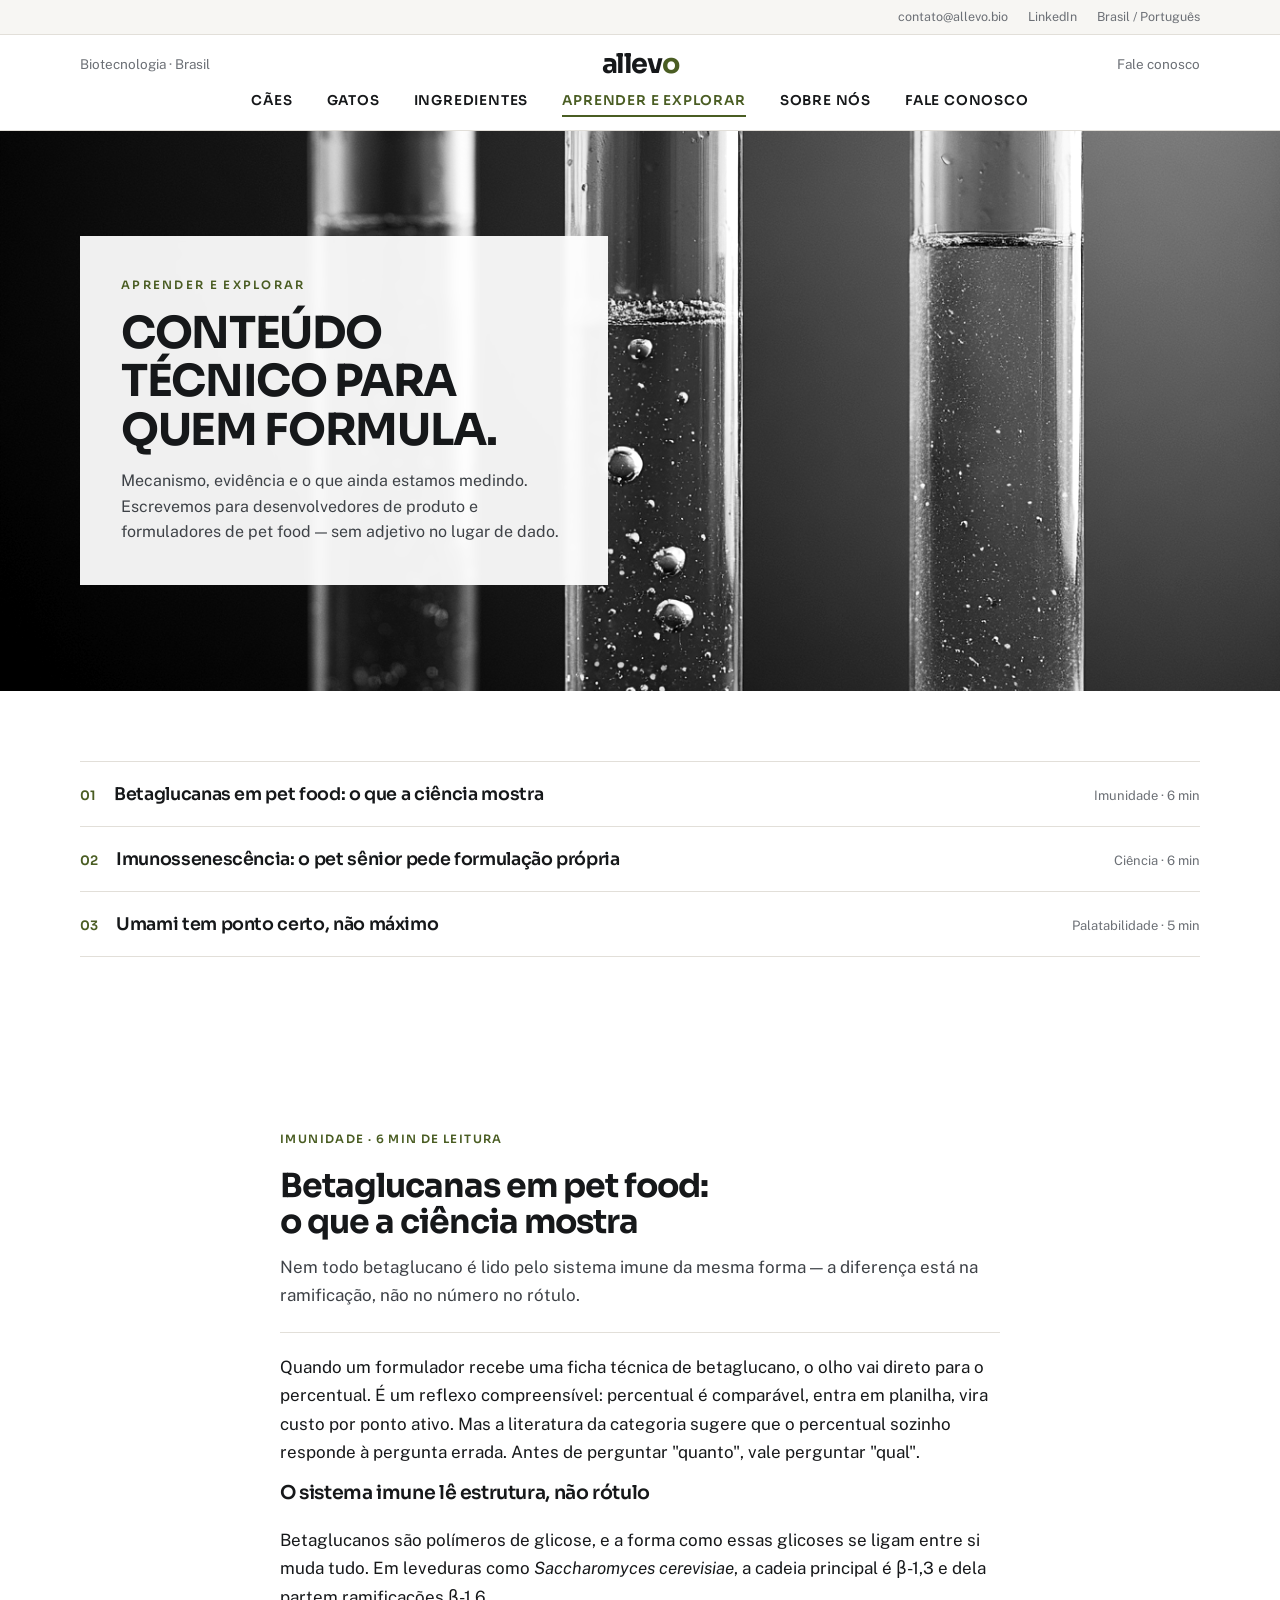
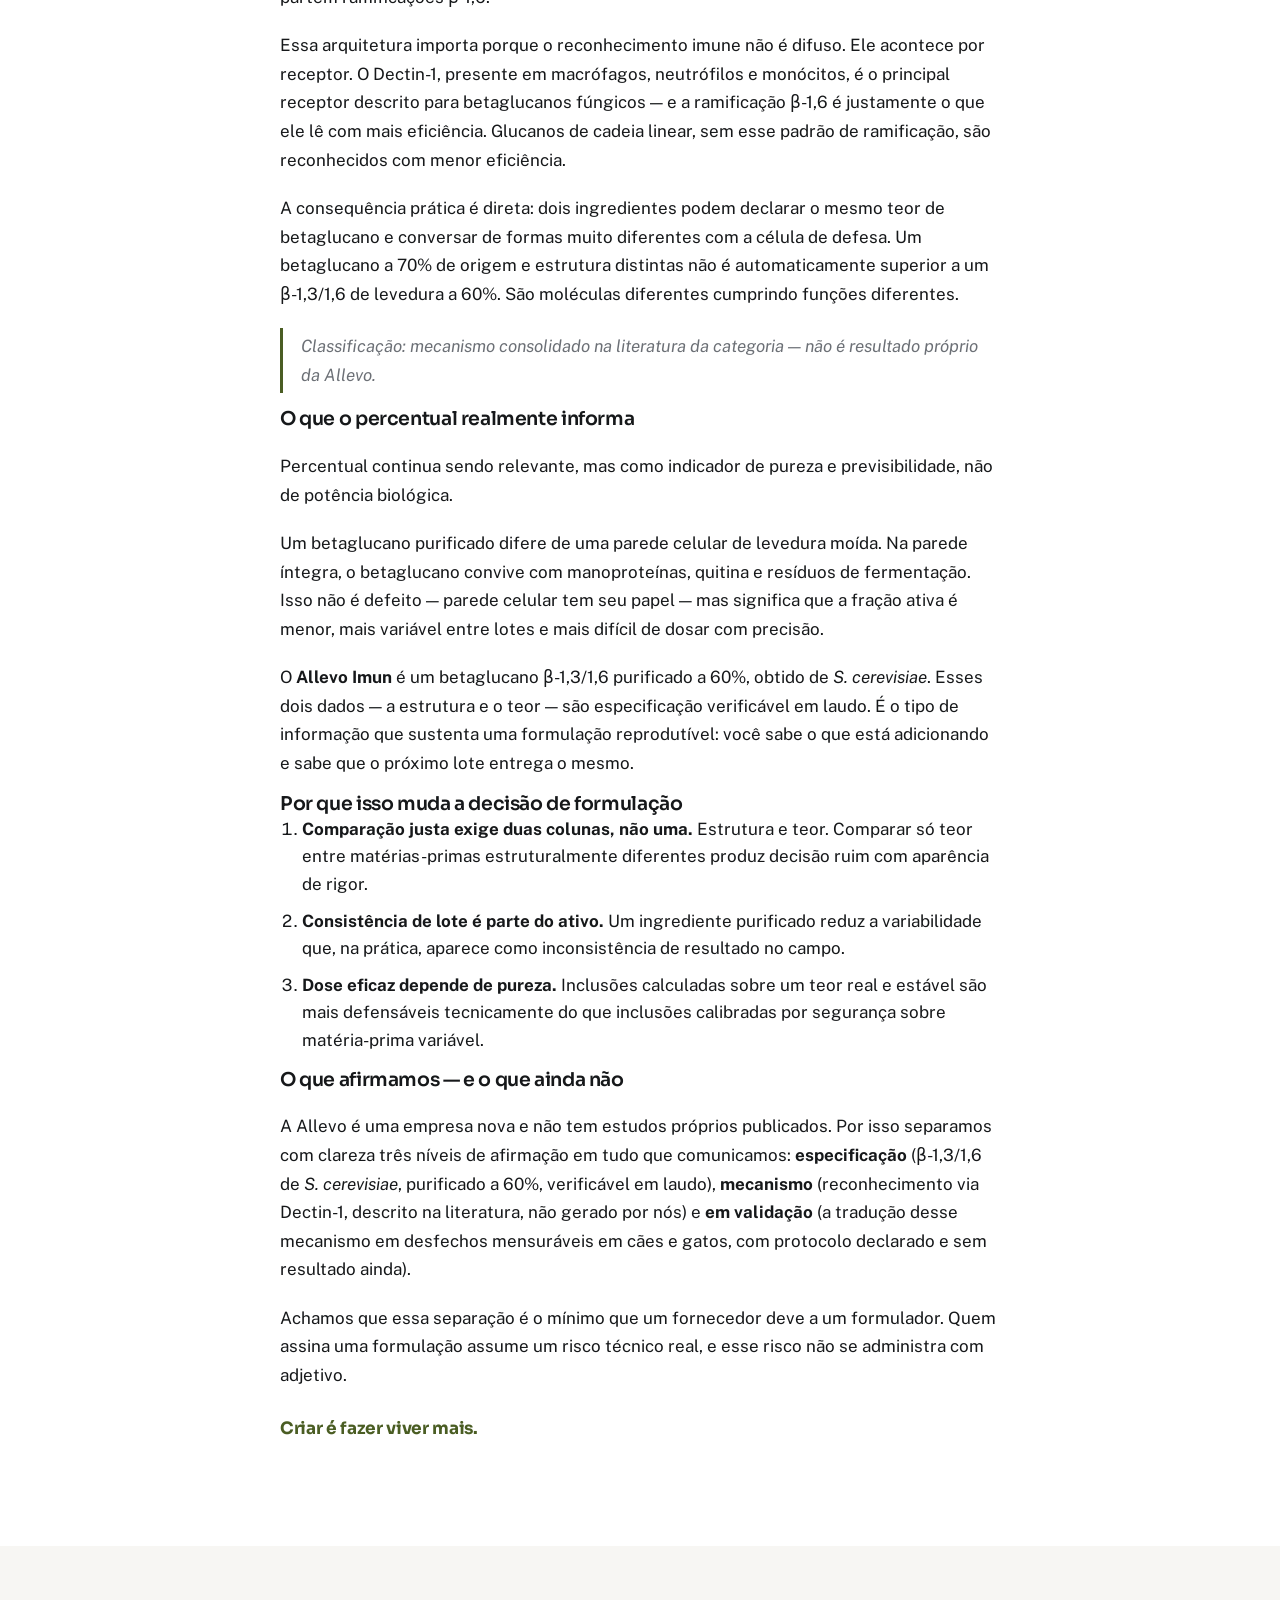
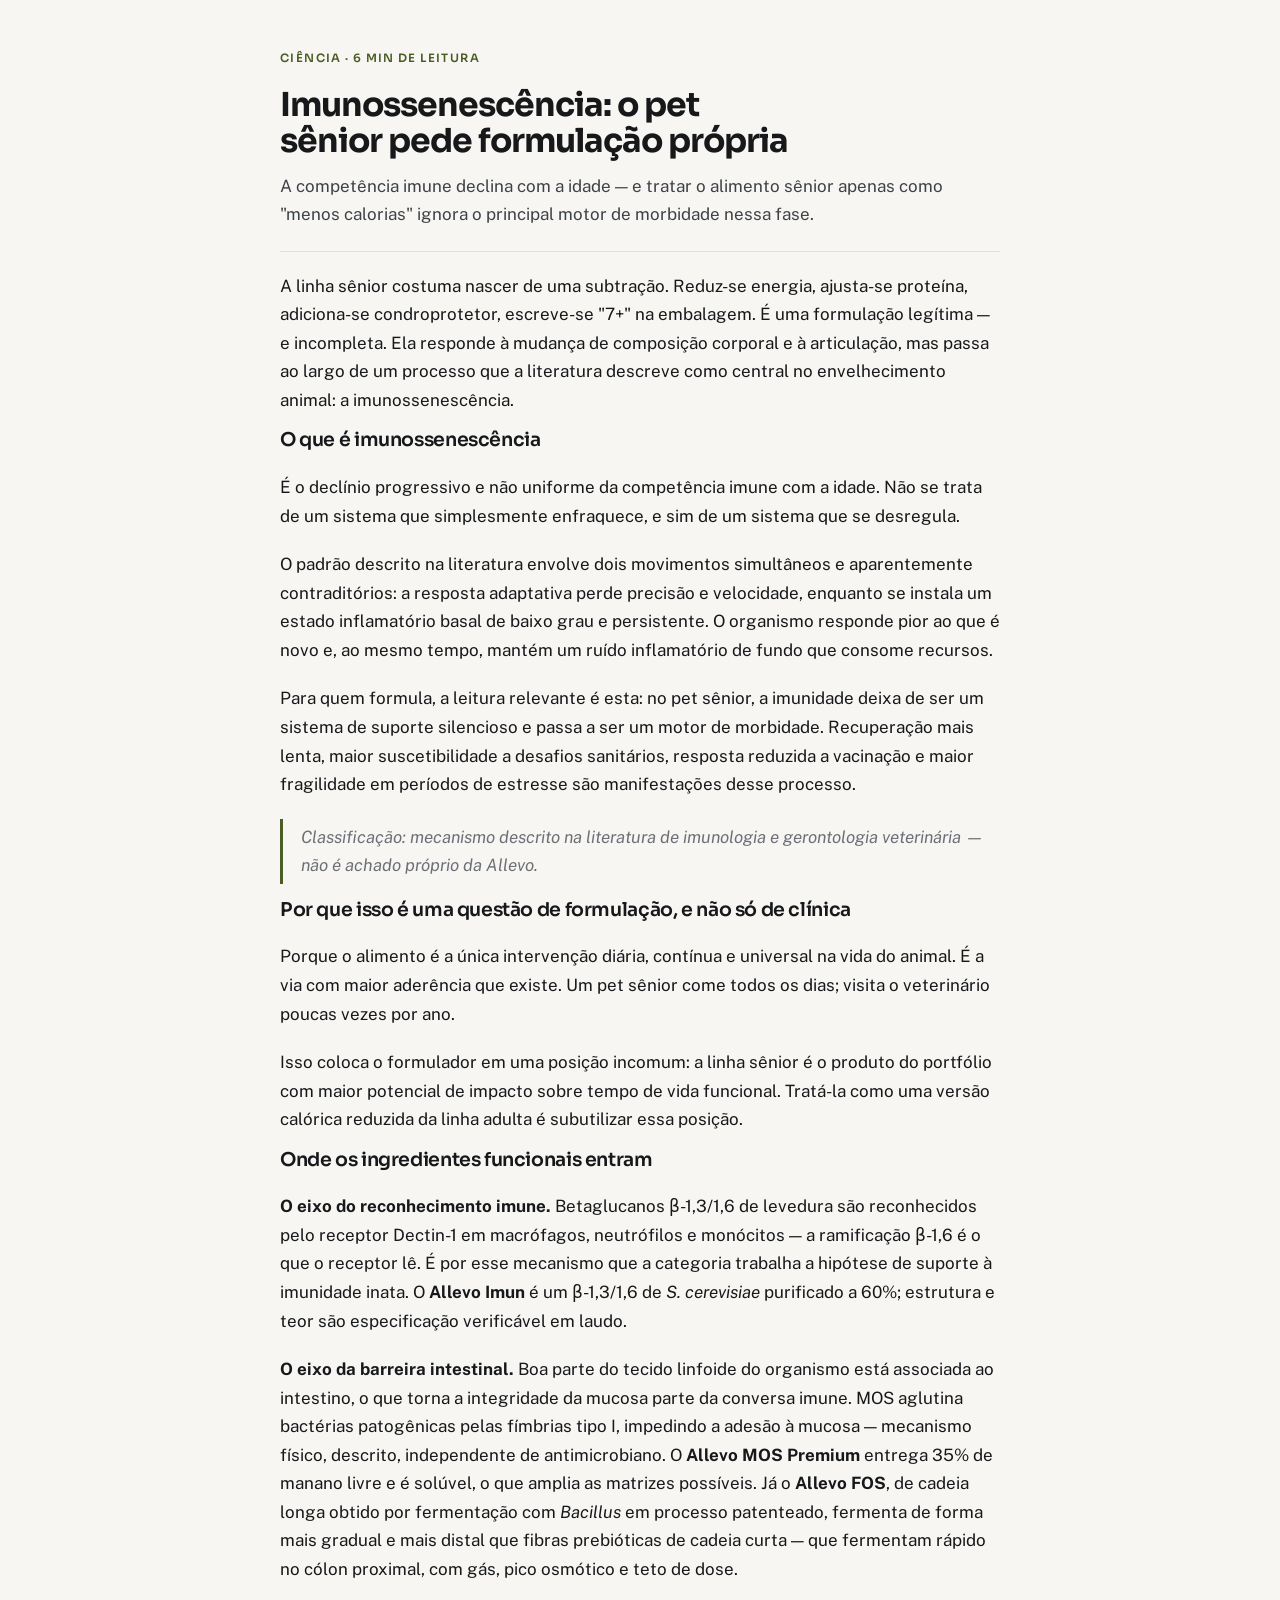
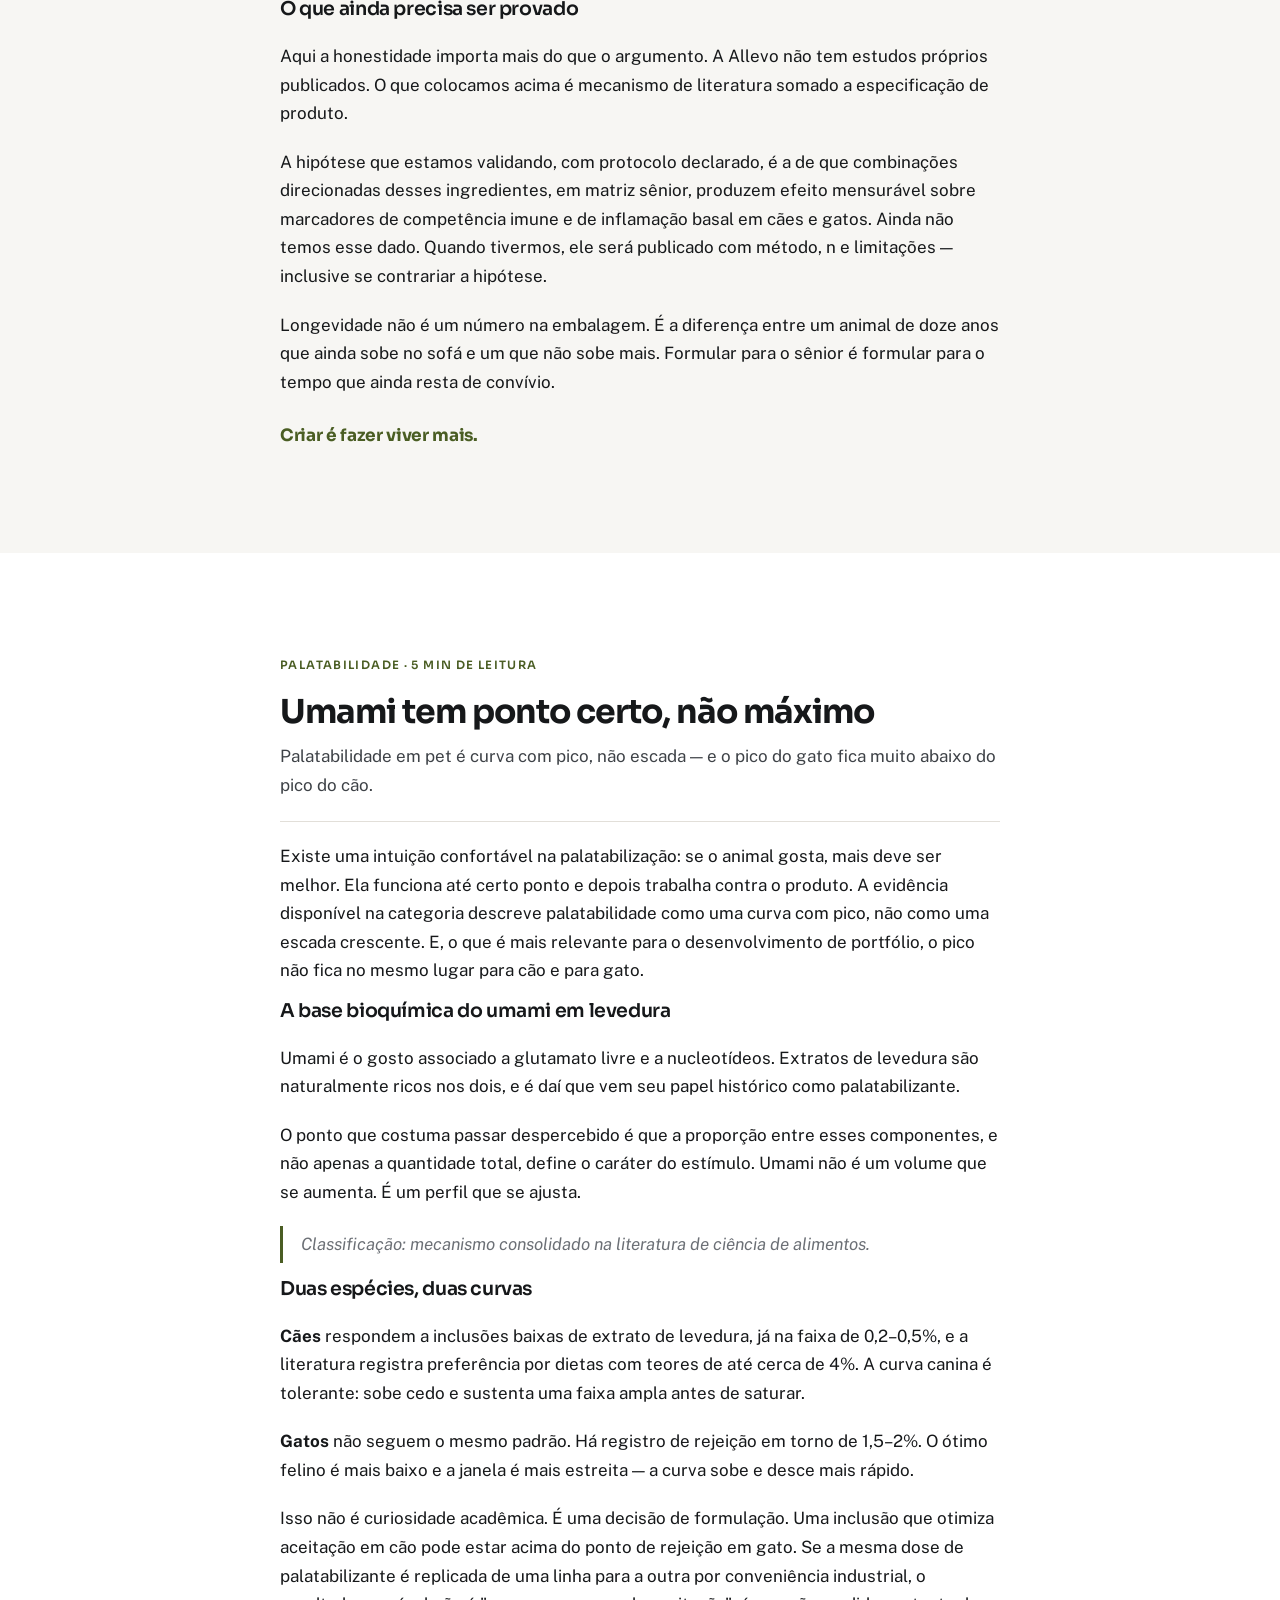
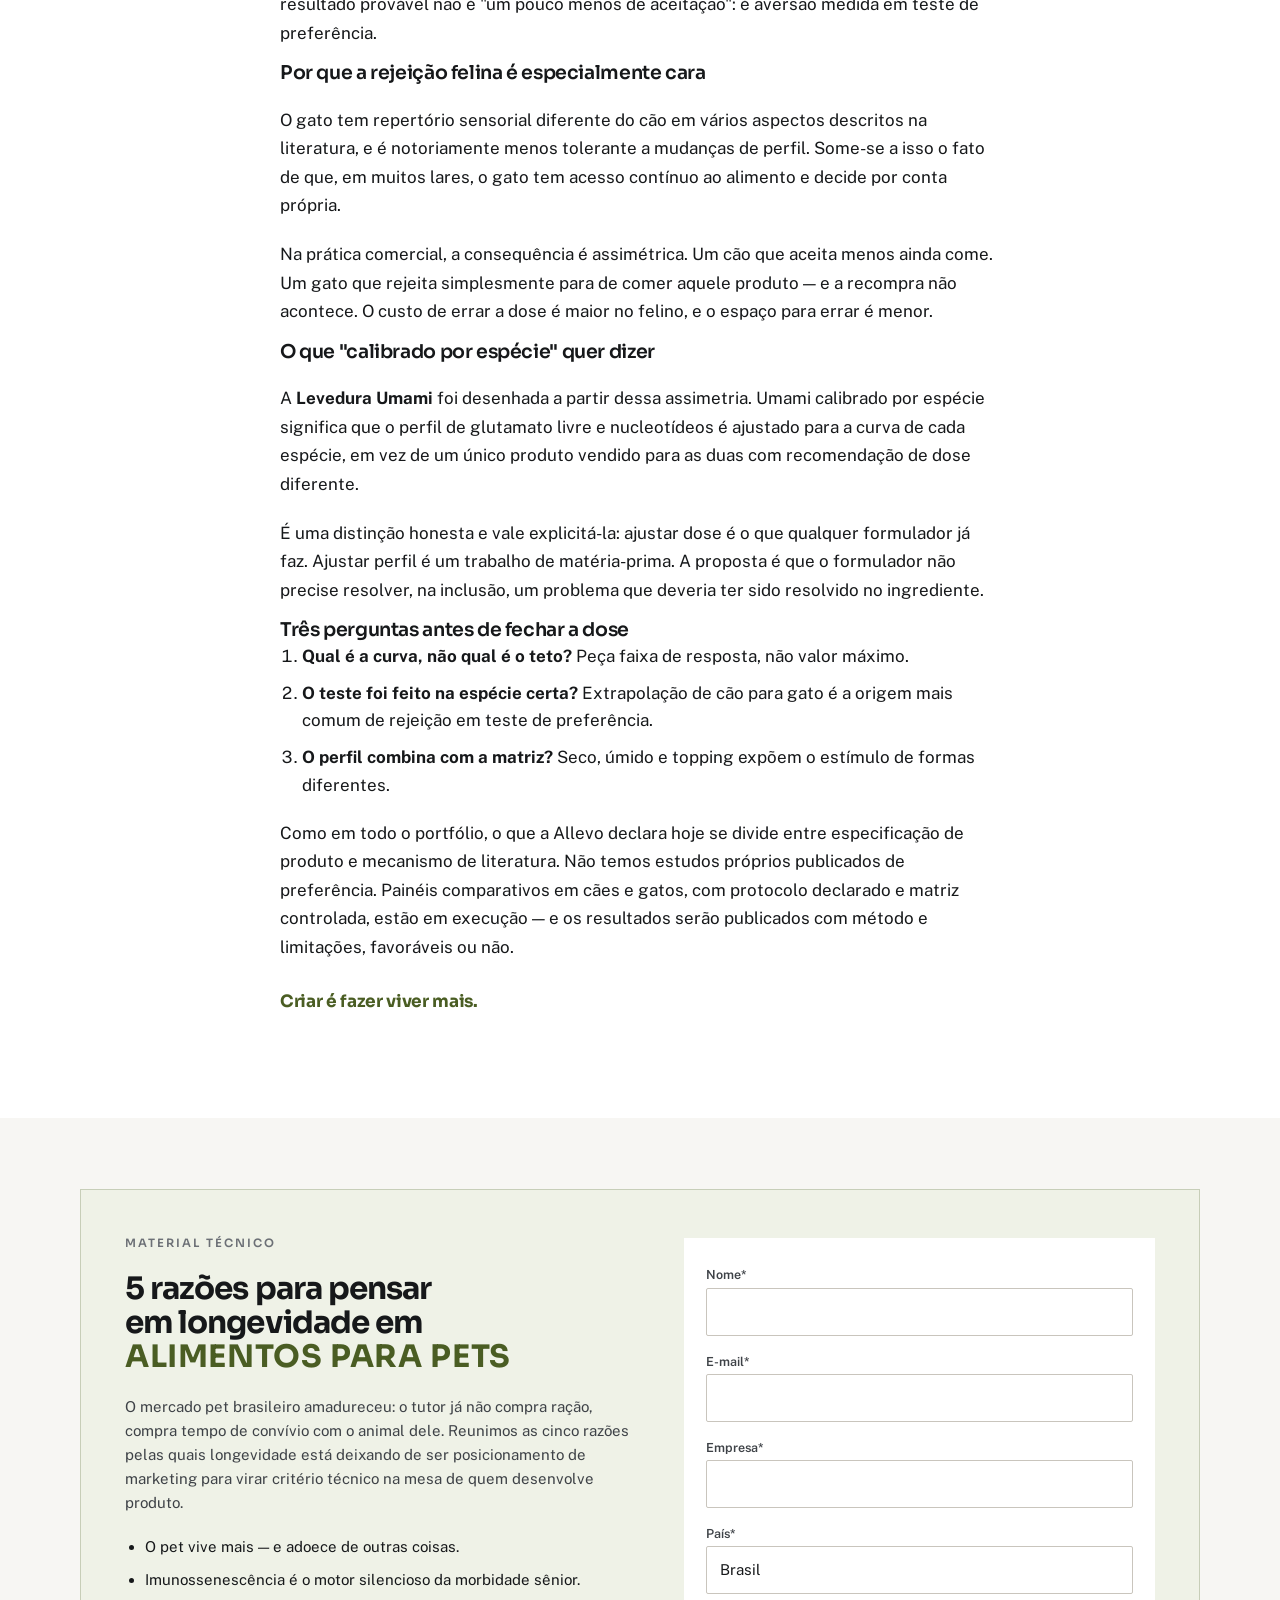
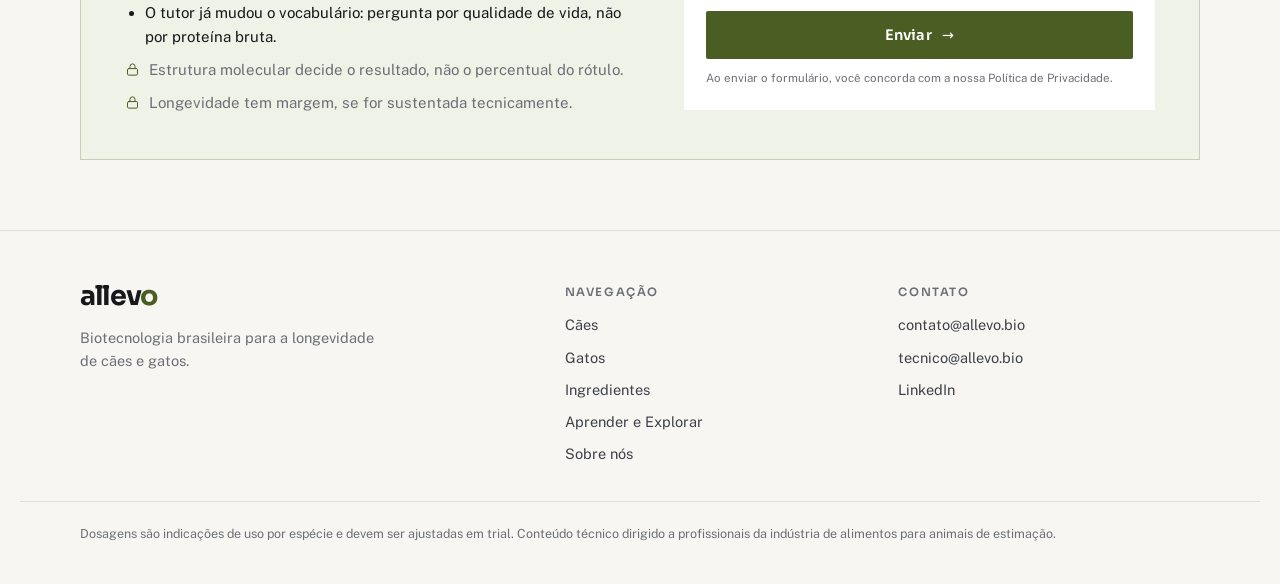
==== aprender.html @ f59e7001 "Paleta oliva, blocos de fase e comunicação no estilo MacroGard - Verde oliva #4A5D23 substitui o azu" ====
<!DOCTYPE html>
<html lang="pt-BR">
<head>
<meta charset="utf-8">
<meta name="viewport" content="width=device-width, initial-scale=1">
<title>Aprender e Explorar — Allevo</title>
<meta name="description" content="Conteúdo técnico sobre betaglucanas, imunossenescência e palatabilidade em pet food.">
<link rel="canonical" href="https://allevo.bio/aprender.html">
<link rel="icon" href="favicon.svg" type="image/svg+xml">
<meta property="og:type" content="website">
<meta property="og:site_name" content="Allevo">
<meta property="og:locale" content="pt_BR">
<meta property="og:url" content="https://allevo.bio/aprender.html">
<meta property="og:title" content="Aprender e Explorar — Allevo">
<meta property="og:description" content="Conteúdo técnico sobre betaglucanas, imunossenescência e palatabilidade em pet food.">
<meta property="og:image" content="https://allevo.bio/img/og-allevo.jpg">
<meta property="og:image:width" content="1200">
<meta property="og:image:height" content="630">
<meta name="twitter:card" content="summary_large_image">
<meta name="theme-color" content="#FFFFFF">
<link rel="preconnect" href="https://fonts.googleapis.com">
<link rel="preconnect" href="https://fonts.gstatic.com" crossorigin>
<link href="https://fonts.googleapis.com/css2?family=Sora:wght@400;600;700&family=Public+Sans:wght@400;500;600;700&display=swap" rel="stylesheet">
<link rel="stylesheet" href="styles.css?v=6df43c43">
</head>
<body>

<div class="topbar">
  <div class="topbar-in">
    <a href="mailto:contato@allevo.bio">contato@allevo.bio</a>
    <a href="#">LinkedIn</a>
    <span>Brasil / Português</span>
  </div>
</div>

<header class="nav">
  <div class="nav-in">
    <div class="nav-side"><span>Biotecnologia · Brasil</span></div>
    <a class="wordmark" href="index.html">allev<span>o</span></a>
    <div class="nav-side nav-side--r"><a href="index.html#contato" style="color:inherit;text-decoration:none">Fale conosco</a></div>
  </div>
  <nav class="nav-links">
      <a href="caes.html">Cães</a>
      <a href="gatos.html">Gatos</a>
      <a href="ingredientes.html">Ingredientes</a>
      <a href="aprender.html" aria-current="page">Aprender e Explorar</a>
      <a href="sobre.html">Sobre nós</a>
      <a href="index.html#contato">Fale conosco</a>
  </nav>
  <div class="nav-mob">
    <div class="nav-mob-in">
      <a href="caes.html">Cães</a>
      <a href="gatos.html">Gatos</a>
      <a href="ingredientes.html">Ingredientes</a>
      <a href="aprender.html" aria-current="page">Aprender e Explorar</a>
      <a href="sobre.html">Sobre nós</a>
      <a href="index.html#contato">Fale conosco</a>
    </div>
  </div>
</header>

<main>
  <section class="act">
    <img class="act-photo bw" src="img/ciencia-vidraria.png" alt="Vidraria de laboratório">
    <div class="act-overlay">
      <div class="act-in">
        <div class="act-copy">
          <span class="act-kicker">Aprender e Explorar</span>
          <h2 style="font-size:clamp(28px,3.6vw,44px)">Conteúdo técnico para quem formula.</h2>
          <p>Mecanismo, evidência e o que ainda estamos medindo. Escrevemos para desenvolvedores de produto e formuladores de pet food — sem adjetivo no lugar de dado.</p>
        </div>
      </div>
    </div>
  </section>

  <section class="band band--tight">
    <div class="spine stack g32 reveal">
      <div class="toc">
        <a href="#betaglucanas"><span class="toc-n">01</span><span class="toc-t">Betaglucanas em pet food: o que a ciência mostra</span><span class="toc-m">Imunidade · 6 min</span></a>
        <a href="#imunossenescencia"><span class="toc-n">02</span><span class="toc-t">Imunossenescência: o pet sênior pede formulação própria</span><span class="toc-m">Ciência · 6 min</span></a>
        <a href="#umami"><span class="toc-n">03</span><span class="toc-t">Umami tem ponto certo, não máximo</span><span class="toc-m">Palatabilidade · 5 min</span></a>
      </div>
    </div>
  </section>

  <section class="band" id="betaglucanas">
    <div class="spine"><article class="article reveal">
      <div class="article-head stack g12">
        <span class="post-meta">Imunidade · 6 min de leitura</span>
        <h2>Betaglucanas em pet food: o que a ciência mostra</h2>
        <p class="lede">Nem todo betaglucano é lido pelo sistema imune da mesma forma — a diferença está na ramificação, não no número no rótulo.</p>
      </div>
      <p>Quando um formulador recebe uma ficha técnica de betaglucano, o olho vai direto para o percentual. É um reflexo compreensível: percentual é comparável, entra em planilha, vira custo por ponto ativo. Mas a literatura da categoria sugere que o percentual sozinho responde à pergunta errada. Antes de perguntar "quanto", vale perguntar "qual".</p>

      <h3>O sistema imune lê estrutura, não rótulo</h3>
      <p>Betaglucanos são polímeros de glicose, e a forma como essas glicoses se ligam entre si muda tudo. Em leveduras como <em>Saccharomyces cerevisiae</em>, a cadeia principal é β-1,3 e dela partem ramificações β-1,6.</p>
      <p>Essa arquitetura importa porque o reconhecimento imune não é difuso. Ele acontece por receptor. O Dectin-1, presente em macrófagos, neutrófilos e monócitos, é o principal receptor descrito para betaglucanos fúngicos — e a ramificação β-1,6 é justamente o que ele lê com mais eficiência. Glucanos de cadeia linear, sem esse padrão de ramificação, são reconhecidos com menor eficiência.</p>
      <p>A consequência prática é direta: dois ingredientes podem declarar o mesmo teor de betaglucano e conversar de formas muito diferentes com a célula de defesa. Um betaglucano a 70% de origem e estrutura distintas não é automaticamente superior a um β-1,3/1,6 de levedura a 60%. São moléculas diferentes cumprindo funções diferentes.</p>
      <p class="article-note">Classificação: mecanismo consolidado na literatura da categoria — não é resultado próprio da Allevo.</p>

      <h3>O que o percentual realmente informa</h3>
      <p>Percentual continua sendo relevante, mas como indicador de pureza e previsibilidade, não de potência biológica.</p>
      <p>Um betaglucano purificado difere de uma parede celular de levedura moída. Na parede íntegra, o betaglucano convive com manoproteínas, quitina e resíduos de fermentação. Isso não é defeito — parede celular tem seu papel — mas significa que a fração ativa é menor, mais variável entre lotes e mais difícil de dosar com precisão.</p>
      <p>O <strong>Allevo Imun</strong> é um betaglucano β-1,3/1,6 purificado a 60%, obtido de <em>S. cerevisiae</em>. Esses dois dados — a estrutura e o teor — são especificação verificável em laudo. É o tipo de informação que sustenta uma formulação reprodutível: você sabe o que está adicionando e sabe que o próximo lote entrega o mesmo.</p>

      <h3>Por que isso muda a decisão de formulação</h3>
      <ol>
        <li><strong>Comparação justa exige duas colunas, não uma.</strong> Estrutura e teor. Comparar só teor entre matérias-primas estruturalmente diferentes produz decisão ruim com aparência de rigor.</li>
        <li><strong>Consistência de lote é parte do ativo.</strong> Um ingrediente purificado reduz a variabilidade que, na prática, aparece como inconsistência de resultado no campo.</li>
        <li><strong>Dose eficaz depende de pureza.</strong> Inclusões calculadas sobre um teor real e estável são mais defensáveis tecnicamente do que inclusões calibradas por segurança sobre matéria-prima variável.</li>
      </ol>

      <h3>O que afirmamos — e o que ainda não</h3>
      <p>A Allevo é uma empresa nova e não tem estudos próprios publicados. Por isso separamos com clareza três níveis de afirmação em tudo que comunicamos: <strong>especificação</strong> (β-1,3/1,6 de <em>S. cerevisiae</em>, purificado a 60%, verificável em laudo), <strong>mecanismo</strong> (reconhecimento via Dectin-1, descrito na literatura, não gerado por nós) e <strong>em validação</strong> (a tradução desse mecanismo em desfechos mensuráveis em cães e gatos, com protocolo declarado e sem resultado ainda).</p>
      <p>Achamos que essa separação é o mínimo que um fornecedor deve a um formulador. Quem assina uma formulação assume um risco técnico real, e esse risco não se administra com adjetivo.</p>
      <p class="article-sign">Criar é fazer viver mais.</p>
</article></div>
  </section>

  <section class="band band--paper" id="imunossenescencia">
    <div class="spine"><article class="article reveal">
      <div class="article-head stack g12">
        <span class="post-meta">Ciência · 6 min de leitura</span>
        <h2>Imunossenescência: o pet sênior pede formulação própria</h2>
        <p class="lede">A competência imune declina com a idade — e tratar o alimento sênior apenas como "menos calorias" ignora o principal motor de morbidade nessa fase.</p>
      </div>
      <p>A linha sênior costuma nascer de uma subtração. Reduz-se energia, ajusta-se proteína, adiciona-se condroprotetor, escreve-se "7+" na embalagem. É uma formulação legítima — e incompleta. Ela responde à mudança de composição corporal e à articulação, mas passa ao largo de um processo que a literatura descreve como central no envelhecimento animal: a imunossenescência.</p>

      <h3>O que é imunossenescência</h3>
      <p>É o declínio progressivo e não uniforme da competência imune com a idade. Não se trata de um sistema que simplesmente enfraquece, e sim de um sistema que se desregula.</p>
      <p>O padrão descrito na literatura envolve dois movimentos simultâneos e aparentemente contraditórios: a resposta adaptativa perde precisão e velocidade, enquanto se instala um estado inflamatório basal de baixo grau e persistente. O organismo responde pior ao que é novo e, ao mesmo tempo, mantém um ruído inflamatório de fundo que consome recursos.</p>
      <p>Para quem formula, a leitura relevante é esta: no pet sênior, a imunidade deixa de ser um sistema de suporte silencioso e passa a ser um motor de morbidade. Recuperação mais lenta, maior suscetibilidade a desafios sanitários, resposta reduzida a vacinação e maior fragilidade em períodos de estresse são manifestações desse processo.</p>
      <p class="article-note">Classificação: mecanismo descrito na literatura de imunologia e gerontologia veterinária — não é achado próprio da Allevo.</p>

      <h3>Por que isso é uma questão de formulação, e não só de clínica</h3>
      <p>Porque o alimento é a única intervenção diária, contínua e universal na vida do animal. É a via com maior aderência que existe. Um pet sênior come todos os dias; visita o veterinário poucas vezes por ano.</p>
      <p>Isso coloca o formulador em uma posição incomum: a linha sênior é o produto do portfólio com maior potencial de impacto sobre tempo de vida funcional. Tratá-la como uma versão calórica reduzida da linha adulta é subutilizar essa posição.</p>

      <h3>Onde os ingredientes funcionais entram</h3>
      <p><strong>O eixo do reconhecimento imune.</strong> Betaglucanos β-1,3/1,6 de levedura são reconhecidos pelo receptor Dectin-1 em macrófagos, neutrófilos e monócitos — a ramificação β-1,6 é o que o receptor lê. É por esse mecanismo que a categoria trabalha a hipótese de suporte à imunidade inata. O <strong>Allevo Imun</strong> é um β-1,3/1,6 de <em>S. cerevisiae</em> purificado a 60%; estrutura e teor são especificação verificável em laudo.</p>
      <p><strong>O eixo da barreira intestinal.</strong> Boa parte do tecido linfoide do organismo está associada ao intestino, o que torna a integridade da mucosa parte da conversa imune. MOS aglutina bactérias patogênicas pelas fímbrias tipo I, impedindo a adesão à mucosa — mecanismo físico, descrito, independente de antimicrobiano. O <strong>Allevo MOS Premium</strong> entrega 35% de manano livre e é solúvel, o que amplia as matrizes possíveis. Já o <strong>Allevo FOS</strong>, de cadeia longa obtido por fermentação com <em>Bacillus</em> em processo patenteado, fermenta de forma mais gradual e mais distal que fibras prebióticas de cadeia curta — que fermentam rápido no cólon proximal, com gás, pico osmótico e teto de dose.</p>

      <h3>O que ainda precisa ser provado</h3>
      <p>Aqui a honestidade importa mais do que o argumento. A Allevo não tem estudos próprios publicados. O que colocamos acima é mecanismo de literatura somado a especificação de produto.</p>
      <p>A hipótese que estamos validando, com protocolo declarado, é a de que combinações direcionadas desses ingredientes, em matriz sênior, produzem efeito mensurável sobre marcadores de competência imune e de inflamação basal em cães e gatos. Ainda não temos esse dado. Quando tivermos, ele será publicado com método, n e limitações — inclusive se contrariar a hipótese.</p>
      <p>Longevidade não é um número na embalagem. É a diferença entre um animal de doze anos que ainda sobe no sofá e um que não sobe mais. Formular para o sênior é formular para o tempo que ainda resta de convívio.</p>
      <p class="article-sign">Criar é fazer viver mais.</p>
</article></div>
  </section>

  <section class="band" id="umami">
    <div class="spine"><article class="article reveal">
      <div class="article-head stack g12">
        <span class="post-meta">Palatabilidade · 5 min de leitura</span>
        <h2>Umami tem ponto certo, não máximo</h2>
        <p class="lede">Palatabilidade em pet é curva com pico, não escada — e o pico do gato fica muito abaixo do pico do cão.</p>
      </div>
      <p>Existe uma intuição confortável na palatabilização: se o animal gosta, mais deve ser melhor. Ela funciona até certo ponto e depois trabalha contra o produto. A evidência disponível na categoria descreve palatabilidade como uma curva com pico, não como uma escada crescente. E, o que é mais relevante para o desenvolvimento de portfólio, o pico não fica no mesmo lugar para cão e para gato.</p>

      <h3>A base bioquímica do umami em levedura</h3>
      <p>Umami é o gosto associado a glutamato livre e a nucleotídeos. Extratos de levedura são naturalmente ricos nos dois, e é daí que vem seu papel histórico como palatabilizante.</p>
      <p>O ponto que costuma passar despercebido é que a proporção entre esses componentes, e não apenas a quantidade total, define o caráter do estímulo. Umami não é um volume que se aumenta. É um perfil que se ajusta.</p>
      <p class="article-note">Classificação: mecanismo consolidado na literatura de ciência de alimentos.</p>

      <h3>Duas espécies, duas curvas</h3>
      <p><strong>Cães</strong> respondem a inclusões baixas de extrato de levedura, já na faixa de 0,2–0,5%, e a literatura registra preferência por dietas com teores de até cerca de 4%. A curva canina é tolerante: sobe cedo e sustenta uma faixa ampla antes de saturar.</p>
      <p><strong>Gatos</strong> não seguem o mesmo padrão. Há registro de rejeição em torno de 1,5–2%. O ótimo felino é mais baixo e a janela é mais estreita — a curva sobe e desce mais rápido.</p>
      <p>Isso não é curiosidade acadêmica. É uma decisão de formulação. Uma inclusão que otimiza aceitação em cão pode estar acima do ponto de rejeição em gato. Se a mesma dose de palatabilizante é replicada de uma linha para a outra por conveniência industrial, o resultado provável não é "um pouco menos de aceitação": é aversão medida em teste de preferência.</p>

      <h3>Por que a rejeição felina é especialmente cara</h3>
      <p>O gato tem repertório sensorial diferente do cão em vários aspectos descritos na literatura, e é notoriamente menos tolerante a mudanças de perfil. Some-se a isso o fato de que, em muitos lares, o gato tem acesso contínuo ao alimento e decide por conta própria.</p>
      <p>Na prática comercial, a consequência é assimétrica. Um cão que aceita menos ainda come. Um gato que rejeita simplesmente para de comer aquele produto — e a recompra não acontece. O custo de errar a dose é maior no felino, e o espaço para errar é menor.</p>

      <h3>O que "calibrado por espécie" quer dizer</h3>
      <p>A <strong>Levedura Umami</strong> foi desenhada a partir dessa assimetria. Umami calibrado por espécie significa que o perfil de glutamato livre e nucleotídeos é ajustado para a curva de cada espécie, em vez de um único produto vendido para as duas com recomendação de dose diferente.</p>
      <p>É uma distinção honesta e vale explicitá-la: ajustar dose é o que qualquer formulador já faz. Ajustar perfil é um trabalho de matéria-prima. A proposta é que o formulador não precise resolver, na inclusão, um problema que deveria ter sido resolvido no ingrediente.</p>

      <h3>Três perguntas antes de fechar a dose</h3>
      <ol>
        <li><strong>Qual é a curva, não qual é o teto?</strong> Peça faixa de resposta, não valor máximo.</li>
        <li><strong>O teste foi feito na espécie certa?</strong> Extrapolação de cão para gato é a origem mais comum de rejeição em teste de preferência.</li>
        <li><strong>O perfil combina com a matriz?</strong> Seco, úmido e topping expõem o estímulo de formas diferentes.</li>
      </ol>
      <p>Como em todo o portfólio, o que a Allevo declara hoje se divide entre especificação de produto e mecanismo de literatura. Não temos estudos próprios publicados de preferência. Painéis comparativos em cães e gatos, com protocolo declarado e matriz controlada, estão em execução — e os resultados serão publicados com método e limitações, favoráveis ou não.</p>
      <p class="article-sign">Criar é fazer viver mais.</p>
</article></div>
  </section>

  <section class="band band--paper band--tight" id="material">
    <div class="spine reveal">
      <div class="gated">
        <div class="stack g20">
          <p class="eyebrow">Material técnico</p>
          <h2 style="font-size:clamp(23px,2.6vw,31px)">5 razões para pensar em longevidade em<br><span class="blue" style="letter-spacing:0.02em">ALIMENTOS PARA PETS</span></h2>
          <p style="font-size:15px;color:var(--ink-2)">O mercado pet brasileiro amadureceu: o tutor já não compra ração, compra tempo de convívio com o animal dele. Reunimos as cinco razões pelas quais longevidade está deixando de ser posicionamento de marketing para virar critério técnico na mesa de quem desenvolve produto.</p>
          <ul>
            <li>O pet vive mais — e adoece de outras coisas.</li>
            <li>Imunossenescência é o motor silencioso da morbidade sênior.</li>
            <li>O tutor já mudou o vocabulário: pergunta por qualidade de vida, não por proteína bruta.</li>
            <li class="locked"><svg viewBox="0 0 24 24" aria-hidden="true"><rect x="4" y="10.5" width="16" height="10.5" rx="2"/><path d="M8 10.5V7a4 4 0 0 1 8 0v3.5"/></svg><span>Estrutura molecular decide o resultado, não o percentual do rótulo.</span></li>
            <li class="locked"><svg viewBox="0 0 24 24" aria-hidden="true"><rect x="4" y="10.5" width="16" height="10.5" rx="2"/><path d="M8 10.5V7a4 4 0 0 1 8 0v3.5"/></svg><span>Longevidade tem margem, se for sustentada tecnicamente.</span></li>
          </ul>
        </div>
        <form class="form" action="#" method="post" onsubmit="return false;">
          <div><label for="g-nome">Nome*</label><input id="g-nome" name="nome" type="text" autocomplete="name" required></div>
          <div><label for="g-mail">E-mail*</label><input id="g-mail" name="email" type="email" autocomplete="email" required></div>
          <div><label for="g-emp">Empresa*</label><input id="g-emp" name="empresa" type="text" autocomplete="organization" required></div>
          <div><label for="g-pais">País*</label><input id="g-pais" name="pais" type="text" autocomplete="country-name" value="Brasil" required></div>
          <button class="btn btn--primary" type="submit" style="justify-content:center;margin-top:6px">Enviar</button>
          <p class="small" style="font-size:11.5px">Ao enviar o formulário, você concorda com a nossa Política de Privacidade.</p>
        </form>
      </div>
    </div>
  </section>

</main>

<footer>
  <div class="spine foot">
    <div class="stack g16">
      <a class="wordmark" href="index.html">allev<span>o</span></a>
      <p style="color:var(--muted);font-size:14.5px;max-width:34ch">Biotecnologia brasileira para a longevidade de cães e gatos.</p>
    </div>
    <div>
      <h4>Navegação</h4>
      <div class="foot-col">
        <a href="caes.html">Cães</a>
        <a href="gatos.html">Gatos</a>
        <a href="ingredientes.html">Ingredientes</a>
        <a href="aprender.html">Aprender e Explorar</a>
        <a href="sobre.html">Sobre nós</a>
      </div>
    </div>
    <div>
      <h4>Contato</h4>
      <div class="foot-col">
        <a href="mailto:contato@allevo.bio">contato@allevo.bio</a>
        <a href="mailto:tecnico@allevo.bio">tecnico@allevo.bio</a>
        <a href="#">LinkedIn</a>
      </div>
    </div>
  </div>
  <div class="spine foot-bottom">
    Dosagens são indicações de uso por espécie e devem ser ajustadas em trial. Conteúdo técnico dirigido a profissionais da indústria de alimentos para animais de estimação.
  </div>
</footer>

<script src="reveal.js"></script>
</body>
</html>
---- styles.css ----
/* ==========================================================================
   Allevo — sistema visual v5
   Mundo em preto e branco. O azul Allevo é a única voz colorida da interface.
   As quatro cores de produto existem em um único bloco — e por isso saltam.
   ========================================================================== */

:root {
  --white:      #FFFFFF;
  --paper:      #F7F6F3;
  --paper-2:    #EDEBE6;
  --ink:        #16181A;
  --ink-2:      #3E4247;
  --muted:      #6C7076;
  --line:       #E2DFD9;
  --line-2:     #C9C5BD;

  /* A única cor da interface — verde oliva da marca */
  --allevo:     #4A5D23;  /* 7.29:1 sobre branco */
  --allevo-dk:  #3F4F1E;  /* hover, 8.94:1 */
  --allevo-sf:  #EFF2E7;

  /* Cores de produto — exclusivas do bloco de benefícios e das fichas.
     Calibradas para ≥4.5:1 como texto sobre branco E com branco por cima
     (elas viram fundo de botão). O âmbar original reprovava a 3.73:1.
     O Imun acompanha o oliva da marca: é o produto-âncora. */
  --imun:       #4A5D23;  /* 7.29:1 */
  --mos:        #1B7A62;  /* 5.24:1 */
  --fos:        #9C4C24;  /* 6.05:1 */
  --umami:      #8A6408;  /* 5.37:1 */

  --display: 'Sora', system-ui, sans-serif;
  --sans: 'Public Sans', system-ui, -apple-system, sans-serif;

  --ease: cubic-bezier(0.22, 1, 0.36, 1);
  --spine: 1240px;
  --pad: clamp(20px, 5vw, 60px);
  --band: clamp(64px, 8vw, 116px);
}

/* O site é claro por decisão, não por padrão do sistema.
   A referência da categoria — Royal Canin, Biorigin, Ohly — é toda light-only,
   e aqui o branco é o fundo da marca: o preto só existe dentro das fotos.
   Por isso NÃO seguimos prefers-color-scheme. O tema escuro continua definido
   abaixo e só entra se alguém marcar data-theme="dark" explicitamente. */
:root[data-theme="light"] {
  --white: #FFFFFF; --paper: #F7F6F3; --paper-2: #EDEBE6;
  --ink: #16181A; --ink-2: #3E4247; --muted: #6C7076;
  --line: #E2DFD9; --line-2: #C9C5BD;
  --allevo: #4A5D23; --allevo-dk: #3F4F1E; --allevo-sf: #EFF2E7;
  --imun: #4A5D23; --mos: #1B7A62; --fos: #9C4C24; --umami: #8A6408;
}
:root[data-theme="dark"] {
  --white: #131517; --paper: #191C1F; --paper-2: #212528;
  --ink: #F2F1EE; --ink-2: #C6C9CD; --muted: #969AA0;
  --line: #2E3235; --line-2: #414649;
  --allevo: #7CB0E6; --allevo-dk: #9CC6F2; --allevo-sf: #16232F;
  --imun: #7CB0E6; --mos: #4FC3A1; --fos: #E8975C; --umami: #E5C255;
}

* { box-sizing: border-box; }
html { scroll-behavior: smooth; }
@media (prefers-reduced-motion: reduce) { html { scroll-behavior: auto; } }

body {
  margin: 0;
  background: var(--white);
  color: var(--ink);
  font-family: var(--sans);
  font-size: 17px;
  line-height: 1.6;
  -webkit-font-smoothing: antialiased;
  overflow-x: hidden;
}

img { display: block; max-width: 100%; }

/* Toda fotografia do site vive em preto e branco. */
.bw { filter: grayscale(100%) contrast(1.05); }

/* ------------------------------------------------------------- Primitivos */

.spine { max-width: var(--spine); margin-inline: auto; padding-inline: var(--pad); }
.band { padding-block: var(--band); }
.band--paper { background: var(--paper); }
.band--tight { padding-block: clamp(44px, 5.5vw, 72px); }

h1, h2, h3, h4 { margin: 0; font-family: var(--display); text-wrap: balance; }

h1 {
  font-size: clamp(34px, 5vw, 58px);
  line-height: 1.04;
  letter-spacing: -0.035em;
  font-weight: 700;
}
h2 {
  font-size: clamp(27px, 3.3vw, 40px);
  line-height: 1.1;
  letter-spacing: -0.03em;
  font-weight: 700;
}
h3 { font-size: 19px; line-height: 1.3; letter-spacing: -0.02em; font-weight: 600; }

.blue { color: var(--allevo); }

p { margin: 0; max-width: 64ch; }
.lede { font-size: clamp(17px, 1.8vw, 20px); line-height: 1.55; color: var(--ink-2); }
.small { font-size: 14px; color: var(--muted); line-height: 1.55; }

.eyebrow {
  font-family: var(--display);
  font-size: 11.5px; font-weight: 600;
  letter-spacing: 0.18em; text-transform: uppercase;
  color: var(--muted); margin: 0;
}

.stack { display: flex; flex-direction: column; }
.g8{gap:8px} .g12{gap:12px} .g16{gap:16px} .g20{gap:20px}
.g24{gap:24px} .g32{gap:32px} .g40{gap:40px} .g56{gap:clamp(34px,4.5vw,56px)}

/* ---------------------------------------------------------------- Botões */

.btn {
  display: inline-flex; align-items: center; gap: 10px;
  padding: 14px 26px; border: 1.5px solid transparent; border-radius: 2px;
  font-family: var(--display); font-size: 14.5px; font-weight: 600;
  letter-spacing: 0.01em; text-decoration: none; cursor: pointer;
  transition: transform 150ms var(--ease), background-color 170ms ease,
              color 170ms ease, border-color 170ms ease;
}
.btn:active { transform: scale(0.975); }
.btn:focus-visible { outline: 2px solid var(--allevo); outline-offset: 3px; }
.btn::after { content: "→"; font-weight: 400; }

.btn--primary { background: var(--allevo); color: #FFF; }
.btn--outline { background: transparent; color: var(--ink); border-color: var(--line-2); }

@media (hover: hover) and (pointer: fine) {
  .btn--primary:hover { background: var(--allevo-dk); }
  .btn--outline:hover { border-color: var(--allevo); color: var(--allevo); }
}
.btn-row { display: flex; flex-wrap: wrap; gap: 12px; }

/* ------------------------------------------------------------------- Nav */

.topbar {
  background: var(--paper);
  border-bottom: 1px solid var(--line);
  font-size: 12.5px; color: var(--muted);
}
.topbar-in {
  max-width: var(--spine); margin-inline: auto;
  padding: 7px var(--pad);
  display: flex; justify-content: flex-end; gap: 20px;
}
.topbar a { color: inherit; text-decoration: none; }
@media (hover:hover){ .topbar a:hover { color: var(--ink); } }

.nav { position: sticky; top: 0; z-index: 50; background: var(--white);
       border-bottom: 1px solid var(--line); }

.nav-in {
  max-width: var(--spine); margin-inline: auto;
  padding: 16px var(--pad) 0;
  display: grid; grid-template-columns: 1fr auto 1fr; align-items: center; gap: 16px;
}
.nav-side { display: flex; align-items: center; gap: 14px; font-size: 13.5px; color: var(--muted); }
.nav-side--r { justify-content: flex-end; }

.wordmark {
  font-family: var(--display); font-weight: 700;
  font-size: 27px; letter-spacing: -0.05em;
  text-decoration: none; color: var(--ink); line-height: 1;
  justify-self: center;
}
.wordmark span { color: var(--allevo); }

.nav-links {
  max-width: var(--spine); margin-inline: auto;
  padding: 12px var(--pad) 13px;
  display: none; justify-content: center; gap: 34px;
  font-family: var(--display); font-size: 13.5px; font-weight: 600;
  letter-spacing: 0.06em; text-transform: uppercase;
}
.nav-links a {
  color: var(--ink); text-decoration: none;
  border-bottom: 2px solid transparent; padding-bottom: 3px;
  transition: color 160ms ease, border-color 160ms ease;
}
.nav-links a[aria-current="page"] { color: var(--allevo); border-color: var(--allevo); }
@media (hover:hover){ .nav-links a:hover { color: var(--allevo); } }
@media (min-width: 900px) { .nav-links { display: flex; } }

/* Faixa rolável no mobile */
.nav-mob { display: block; border-top: 1px solid var(--line); overflow-x: auto; scrollbar-width: none; }
.nav-mob::-webkit-scrollbar { display: none; }
.nav-mob-in {
  display: flex; gap: 24px; padding: 11px var(--pad);
  width: max-content; min-width: 100%;
  font-family: var(--display); font-size: 12.5px; font-weight: 600;
  letter-spacing: 0.06em; text-transform: uppercase;
}
.nav-mob a { color: var(--ink); text-decoration: none; white-space: nowrap; }
.nav-mob a[aria-current="page"] { color: var(--allevo); }
@media (min-width: 900px) { .nav-mob { display: none; } }

/* ---------------------------------------------------- Hero mosaico (RC) */

/* Fundo claro também nos vãos do mosaico: as fotos flutuam em vez de
   ficarem presas numa grade escura. */
.hero { position: relative; background: var(--white); }

.mosaic {
  display: grid;
  grid-template-columns: repeat(6, 1fr);
  grid-auto-rows: clamp(150px, 21vw, 250px);
  gap: 3px;
}
.mosaic img { width: 100%; height: 100%; object-fit: cover; }
@media (max-width: 780px) {
  .mosaic { grid-template-columns: repeat(3, 1fr); grid-auto-rows: 128px; }
  .mosaic img:nth-child(n+7) { display: none; }
}

.hero-panel {
  position: absolute; inset: 0;
  display: flex; align-items: center;
  pointer-events: none;
}
.hero-panel-in {
  max-width: var(--spine); margin-inline: auto; width: 100%;
  padding-inline: var(--pad);
}
.hero-card {
  background: color-mix(in srgb, var(--white) 94%, transparent);
  backdrop-filter: blur(3px);
  padding: clamp(26px, 3.6vw, 46px) clamp(24px, 3.6vw, 52px);
  max-width: 800px;
  pointer-events: auto;
  display: flex; flex-direction: column; gap: 18px;
}
.hero-card h1 { font-size: clamp(30px, 4.6vw, 54px); }
.hero-sub {
  font-family: var(--display); font-weight: 400;
  font-size: clamp(16px, 1.9vw, 21px); color: var(--ink-2);
  letter-spacing: -0.01em; max-width: 46ch;
}
@media (max-width: 780px) {
  .hero-panel { position: static; }
  .hero-card { max-width: none; background: var(--white); backdrop-filter: none; }
}

/* --------------------------------------------------- Faixa de necessidades */

.needs {
  display: grid; grid-template-columns: repeat(2, 1fr);
  border-top: 1px solid var(--line);
}
@media (min-width: 760px) { .needs { grid-template-columns: repeat(4, 1fr); } }

.need {
  display: flex; flex-direction: column; align-items: center; gap: 10px;
  padding: 26px 16px 28px; text-align: center; text-decoration: none;
  color: var(--ink);
  border-right: 1px solid var(--line); border-bottom: 1px solid var(--line);
  transition: background-color 180ms ease;
}
.need:last-child { border-right: none; }
.need svg { width: 34px; height: 34px; stroke: var(--ink); fill: none;
            stroke-width: 1.4; stroke-linecap: round; stroke-linejoin: round;
            transition: stroke 180ms ease; }
.need-t { font-family: var(--display); font-size: 15px; font-weight: 600; letter-spacing: -0.01em;
          transition: color 180ms ease; }
.need-d { font-size: 13px; color: var(--muted); line-height: 1.4; max-width: 22ch; }
@media (hover:hover){
  .need:hover { background: var(--allevo-sf); }
  .need:hover svg { stroke: var(--allevo); }
  .need:hover .need-t { color: var(--allevo); }
}
.need:focus-visible { outline: 2px solid var(--allevo); outline-offset: -2px; }

/* ------------------------------------------------------------ Atos (bandas) */

/* Os atos usam o mesmo dispositivo do hero: cartão claro sobre a foto.
   A foto segue full-bleed; o texto nunca depende de gradiente escuro. */
.act { position: relative; background: var(--white); }
.act-photo { width: 100%; height: clamp(360px, 44vw, 560px); object-fit: cover; }
.act-overlay {
  position: absolute; inset: 0; display: flex; align-items: center;
}
.act-in { max-width: var(--spine); margin-inline: auto; width: 100%; padding-inline: var(--pad); }
.act-copy {
  max-width: 33rem; color: var(--ink);
  display: flex; flex-direction: column; gap: 14px;
  background: color-mix(in srgb, var(--white) 94%, transparent);
  backdrop-filter: blur(3px);
  padding: clamp(24px, 3.2vw, 40px) clamp(22px, 3.2vw, 44px);
}
.act-copy h2 { color: var(--ink); text-transform: uppercase; font-size: clamp(24px, 3vw, 38px); }
.act-copy p { color: var(--ink-2); font-size: 16px; }
.act-kicker {
  font-family: var(--display); font-size: 11.5px; font-weight: 600;
  letter-spacing: 0.2em; text-transform: uppercase; color: var(--allevo);
}
.act-tags { display: flex; flex-wrap: wrap; gap: 8px; }
.act-tag {
  font-size: 12.5px; padding: 5px 12px; border-radius: 999px;
  border: 1px solid var(--line-2); color: var(--ink-2);
}
@media (max-width: 720px) {
  .act-overlay { align-items: flex-end; }
  .act-in { padding-bottom: 22px; }
  .act-copy { max-width: none; }
}

/* Ato em split — foto + texto, o padrão do anexo Eukanuba */
.act-split { display: grid; grid-template-columns: 1fr; background: var(--white); }
@media (min-width: 860px) { .act-split { grid-template-columns: 1fr 1fr; } }
.act-split img { width: 100%; height: 100%; min-height: 340px; max-height: 560px; object-fit: cover; }
.act-split-copy {
  display: flex; flex-direction: column; gap: 15px; justify-content: center;
  padding: clamp(34px, 5vw, 72px) clamp(24px, 4vw, 62px);
  color: var(--ink);
}
.act-split-copy h2 { color: var(--ink); text-transform: uppercase; }
.act-split-copy p { color: var(--ink-2); font-size: 16px; }

/* ------------------------------------------- Benefícios × produtos (Biorigin) */

.benefits { display: grid; gap: 14px; grid-template-columns: repeat(2, 1fr); }
@media (min-width: 820px) { .benefits { grid-template-columns: repeat(5, 1fr); } }

.benefit {
  background: var(--paper); border: 1px solid var(--line);
  padding: 22px 18px 20px; display: flex; flex-direction: column;
  align-items: center; gap: 14px; text-align: center; min-height: 208px;
}
.benefit-t { font-family: var(--display); font-size: 14.5px; font-weight: 600; letter-spacing: -0.01em; }
.benefit svg { width: 40px; height: 40px; stroke: var(--ink-2); fill: none;
               stroke-width: 1.3; stroke-linecap: round; stroke-linejoin: round; }
.bars { margin-top: auto; display: flex; flex-direction: column; gap: 5px; width: 100%; }
.bars i { display: block; height: 6px; border-radius: 3px; }
.b-imun  { background: var(--imun); }
.b-mos   { background: var(--mos); }
.b-fos   { background: var(--fos); }
.b-umami { background: var(--umami); }

.brands { display: grid; gap: 18px; grid-template-columns: repeat(2, 1fr); }
@media (min-width: 820px) { .brands { grid-template-columns: repeat(4, 1fr); } }
.brand { display: flex; flex-direction: column; align-items: center; gap: 12px; }
.brand-name {
  font-family: var(--display); font-size: 19px; font-weight: 700;
  letter-spacing: -0.03em; color: var(--bc); text-align: center;
}
.brand-rule { width: 100%; height: 4px; border-radius: 2px; background: var(--bc); }
.brand-note { font-size: 13px; color: var(--muted); text-align: center; min-height: 3.4em; }
.brand .btn { background: var(--bc); color: #FFF; padding: 11px 22px; font-size: 13.5px; }
@media (hover:hover){ .brand .btn:hover { filter: brightness(0.86); } }
.brand--imun  { --bc: var(--imun); }
.brand--mos   { --bc: var(--mos); }
.brand--fos   { --bc: var(--fos); }
.brand--umami { --bc: var(--umami); }

/* ------------------------------------------------------------------ Blog */

.posts { display: grid; gap: 24px; grid-template-columns: 1fr; }
@media (min-width: 760px) { .posts { grid-template-columns: repeat(3, 1fr); } }
.post { text-decoration: none; color: var(--ink); display: flex; flex-direction: column; gap: 12px; }
.post-img { aspect-ratio: 3/2; width: 100%; object-fit: cover; }
.post-meta {
  font-family: var(--display); font-size: 11.5px; font-weight: 600;
  letter-spacing: 0.12em; text-transform: uppercase; color: var(--allevo);
}
.post h3 { transition: color 160ms ease; }
.post p { font-size: 14.5px; color: var(--muted); }
@media (hover:hover){ .post:hover h3 { color: var(--allevo); } }
.post:focus-visible { outline: 2px solid var(--allevo); outline-offset: 4px; }

/* Material rico */
.gated {
  background: var(--allevo-sf);
  border: 1px solid color-mix(in srgb, var(--allevo) 24%, transparent);
  padding: clamp(26px, 4vw, 44px);
  display: grid; gap: clamp(24px, 3vw, 44px); grid-template-columns: 1fr;
}
@media (min-width: 880px) { .gated { grid-template-columns: 1.05fr .95fr; align-items: center; } }
.gated ul { margin: 0; padding-left: 20px; display: flex; flex-direction: column; gap: 9px; }
.gated li { font-size: 15px; }
/* As razões que ficam atrás do formulário precisam parecer bloqueadas,
   não apenas cinzas — senão a mecânica do material rico não se lê. */
.gated li.locked {
  color: var(--muted); list-style: none; margin-left: -20px;
  display: flex; align-items: flex-start; gap: 9px;
}
.gated li.locked svg {
  flex: none; width: 15px; height: 15px; margin-top: 4px;
  stroke: var(--allevo); fill: none; stroke-width: 1.6;
  stroke-linecap: round; stroke-linejoin: round;
}
.form { display: flex; flex-direction: column; gap: 11px; background: var(--white); padding: 22px; }
.form label { font-size: 12.5px; font-weight: 600; color: var(--ink-2); }
.form input, .form select {
  font: inherit; font-size: 15px; padding: 11px 13px;
  border: 1px solid var(--line-2); border-radius: 2px;
  background: var(--white); color: var(--ink); width: 100%;
}
.form input:focus-visible, .form select:focus-visible { outline: 2px solid var(--allevo); outline-offset: 1px; }

/* ------------------------------------------------------------- Ciência */

.sci { display: grid; gap: clamp(28px, 4vw, 56px); grid-template-columns: 1fr; align-items: center; }
@media (min-width: 880px) { .sci { grid-template-columns: .95fr 1.05fr; } }
.sci-list { display: flex; flex-direction: column; }
.sci-item { padding: 18px 0; border-top: 1px solid var(--line); display: flex; flex-direction: column; gap: 5px; }
.sci-item:last-child { border-bottom: 1px solid var(--line); }
.sci-k { font-family: var(--display); font-size: 11.5px; font-weight: 600;
         letter-spacing: 0.14em; text-transform: uppercase; color: var(--allevo); }
.sci-v { font-size: 15.5px; color: var(--ink-2); }

/* ------------------------------------------------------- Fichas de produto */

.sheet { display: grid; gap: clamp(28px, 4vw, 52px); grid-template-columns: 1fr; }
@media (min-width: 900px) { .sheet { grid-template-columns: 1.1fr .9fr; align-items: start; } }
.sheet-head { border-top: 4px solid var(--bc); padding-top: 20px; }
.specs { border: 1px solid var(--line); background: var(--paper); }
.spec-row { display: grid; grid-template-columns: 1fr auto; gap: 16px;
            padding: 13px 18px; border-bottom: 1px solid var(--line); font-size: 14.5px; }
.spec-row:last-child { border-bottom: none; }
.spec-k { color: var(--muted); }
.spec-v { font-weight: 600; text-align: right; }

/* -------------------------------------------------------------- Rodapé */

footer { background: var(--paper); color: var(--ink);
         border-top: 1px solid var(--line); padding-block: 52px 40px; }
footer a { color: var(--ink-2); text-decoration: none; }
@media (hover:hover){ footer a:hover { color: var(--allevo); } }
.foot { display: grid; gap: 32px; grid-template-columns: 1fr; }
@media (min-width: 760px) { .foot { grid-template-columns: 1.5fr 1fr 1fr; } }
.foot h4 { font-family: var(--display); font-size: 11.5px; letter-spacing: 0.14em;
           text-transform: uppercase; color: var(--muted);
           margin: 0 0 12px; font-weight: 600; }
.foot-col { display: flex; flex-direction: column; gap: 9px; font-size: 14.5px; }
.foot .wordmark { color: var(--ink); justify-self: start; }
.foot-bottom { margin-top: 36px; padding-top: 22px; border-top: 1px solid var(--line);
               font-size: 12.5px; color: var(--muted); }

/* ------------------------------------------------------------- Reveal */

.reveal { opacity: 0; transform: translateY(16px); }
.reveal.is-in { opacity: 1; transform: none;
  transition: opacity 620ms var(--ease), transform 620ms var(--ease); }
@media (prefers-reduced-motion: reduce) {
  .reveal { opacity: 1; transform: none; transition: none; }
  .btn, .need, .post h3 { transition: none; }
}

/* --------------------------------------------------------------- Artigos */

.article { max-width: 720px; margin-inline: auto; }
.article h2 { font-size: clamp(24px, 2.8vw, 33px); margin-top: 8px; }
.article h3 { font-size: 19px; margin-top: 14px; }
.article p { font-size: 17px; line-height: 1.68; max-width: none; }
.article > * + * { margin-top: 20px; }
.article ol, .article ul { margin: 0; padding-left: 22px; display: flex; flex-direction: column; gap: 10px; }
.article li { font-size: 17px; line-height: 1.6; }
.article-head { border-bottom: 1px solid var(--line); padding-bottom: 22px; }
.article-note {
  border-left: 3px solid var(--allevo);
  padding: 4px 0 4px 18px;
  font-size: 15px; color: var(--muted); font-style: italic;
}
.article-sign {
  font-family: var(--display); font-weight: 700;
  font-size: 19px; letter-spacing: -0.02em; color: var(--allevo);
  padding-top: 6px;
}
.toc { display: flex; flex-direction: column; }
.toc a {
  display: grid; grid-template-columns: auto 1fr auto; gap: 18px; align-items: baseline;
  padding: 18px 0; border-bottom: 1px solid var(--line);
  text-decoration: none; color: var(--ink);
  transition: padding-inline 200ms var(--ease), background-color 200ms ease;
}
.toc a:first-child { border-top: 1px solid var(--line); }
.toc-n { font-family: var(--display); font-size: 13px; color: var(--allevo); font-weight: 600; }
.toc-t { font-family: var(--display); font-weight: 600; font-size: 17.5px; letter-spacing: -0.02em; }
.toc-m { font-size: 13px; color: var(--muted); white-space: nowrap; }
@media (hover:hover){ .toc a:hover { background: var(--paper); padding-inline: 12px; } }
.toc a:focus-visible { outline: 2px solid var(--allevo); outline-offset: -2px; }
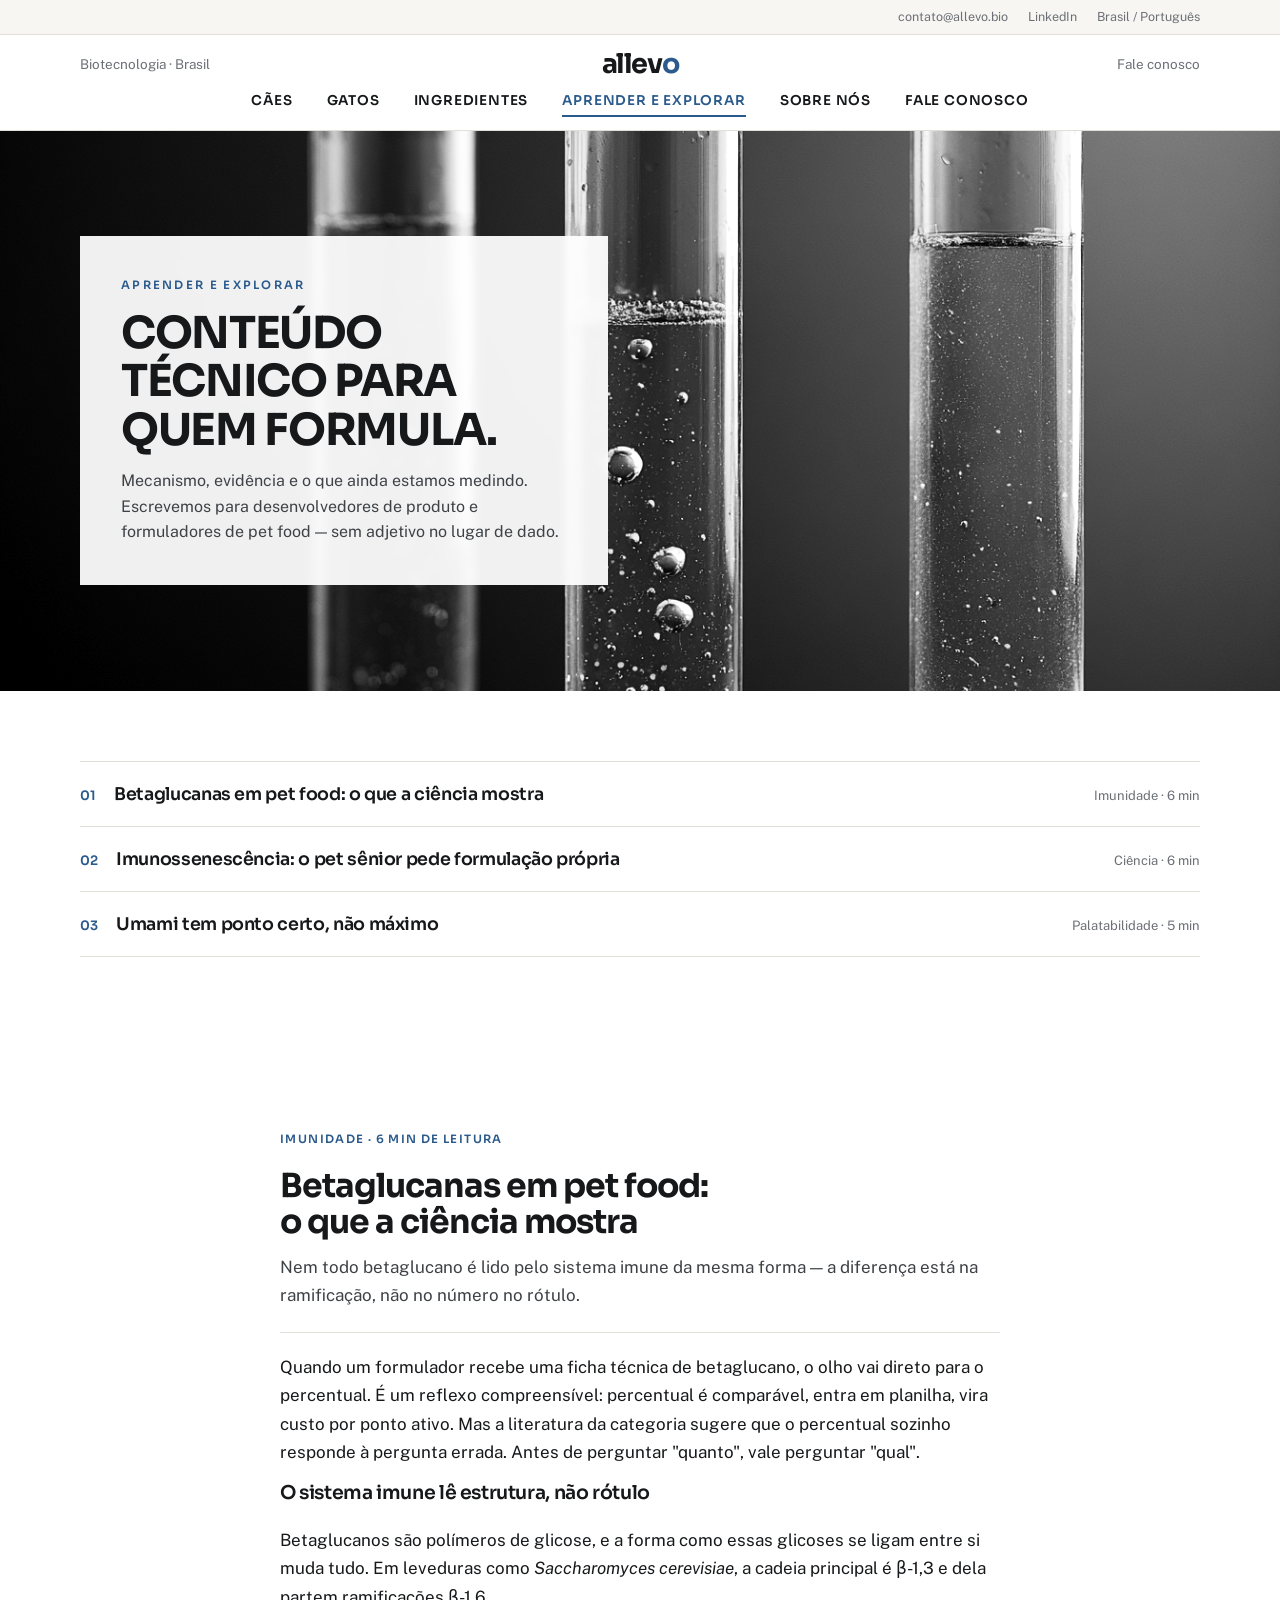
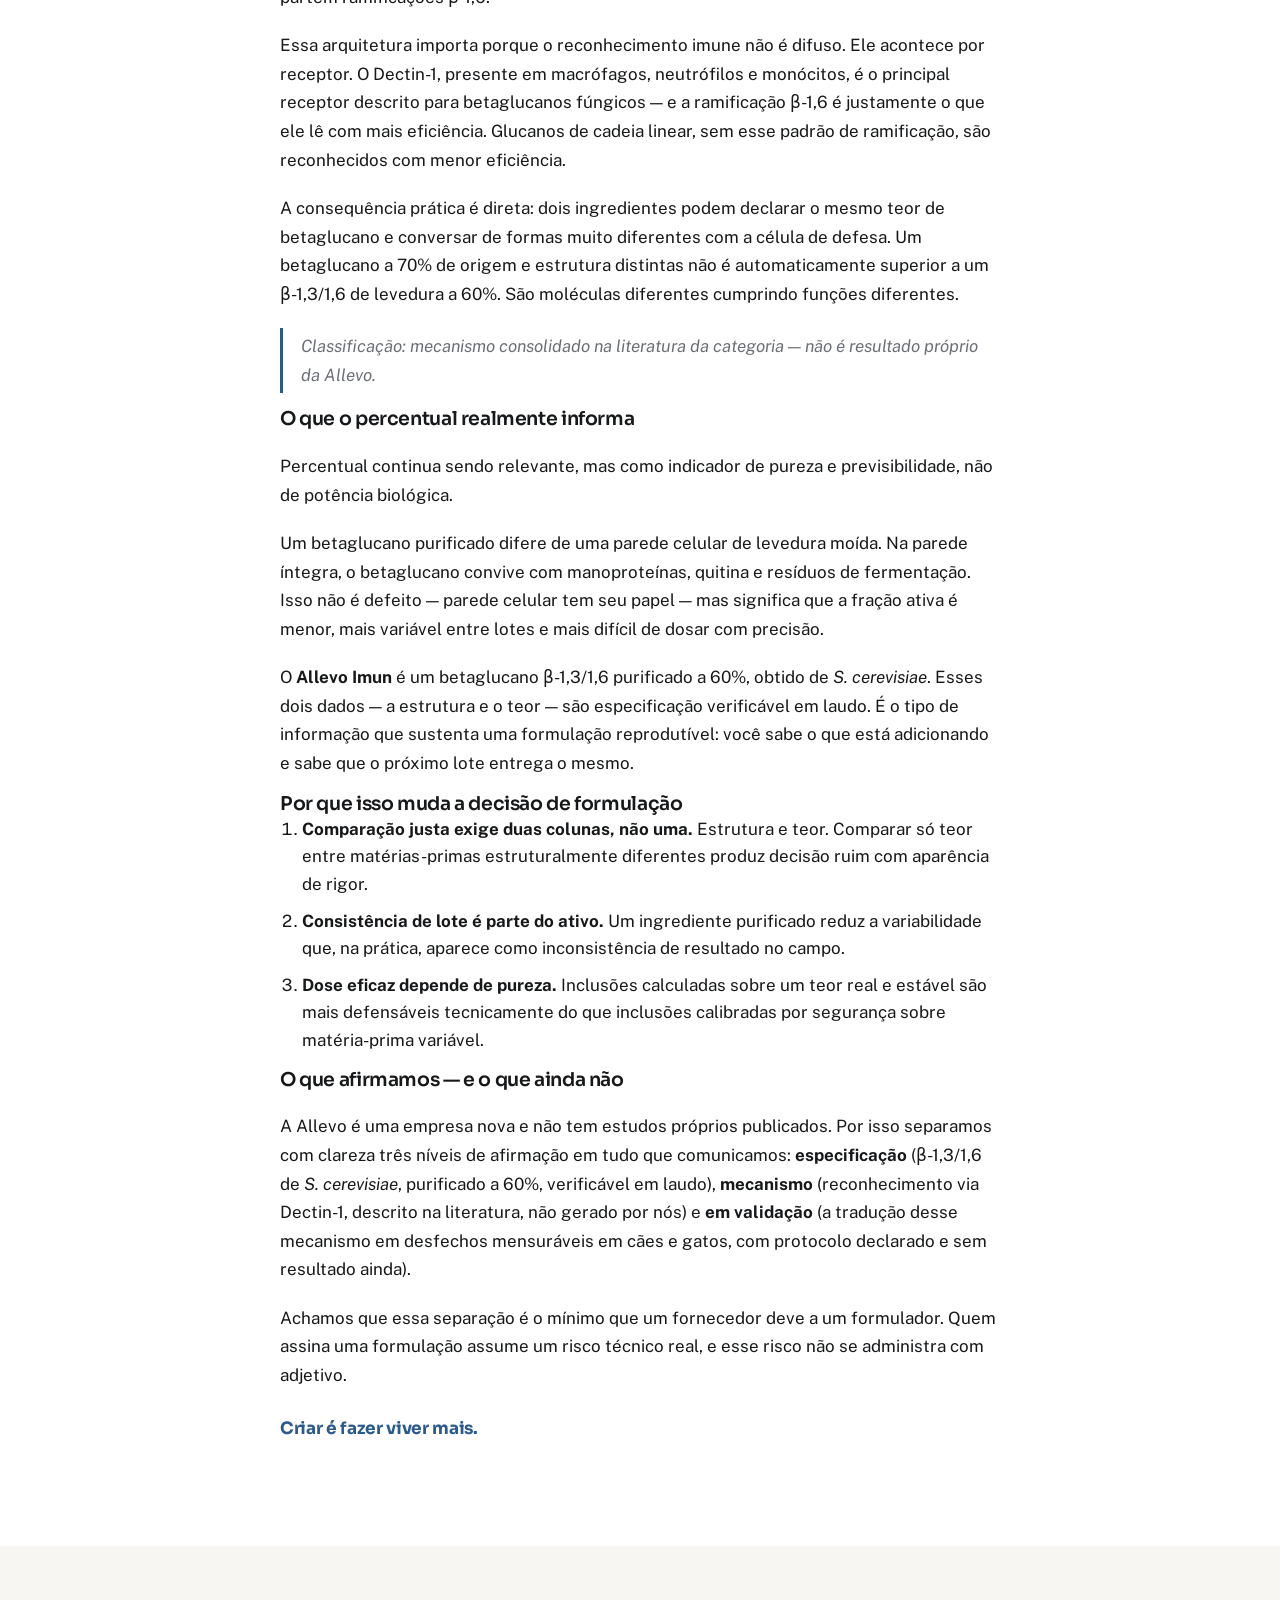
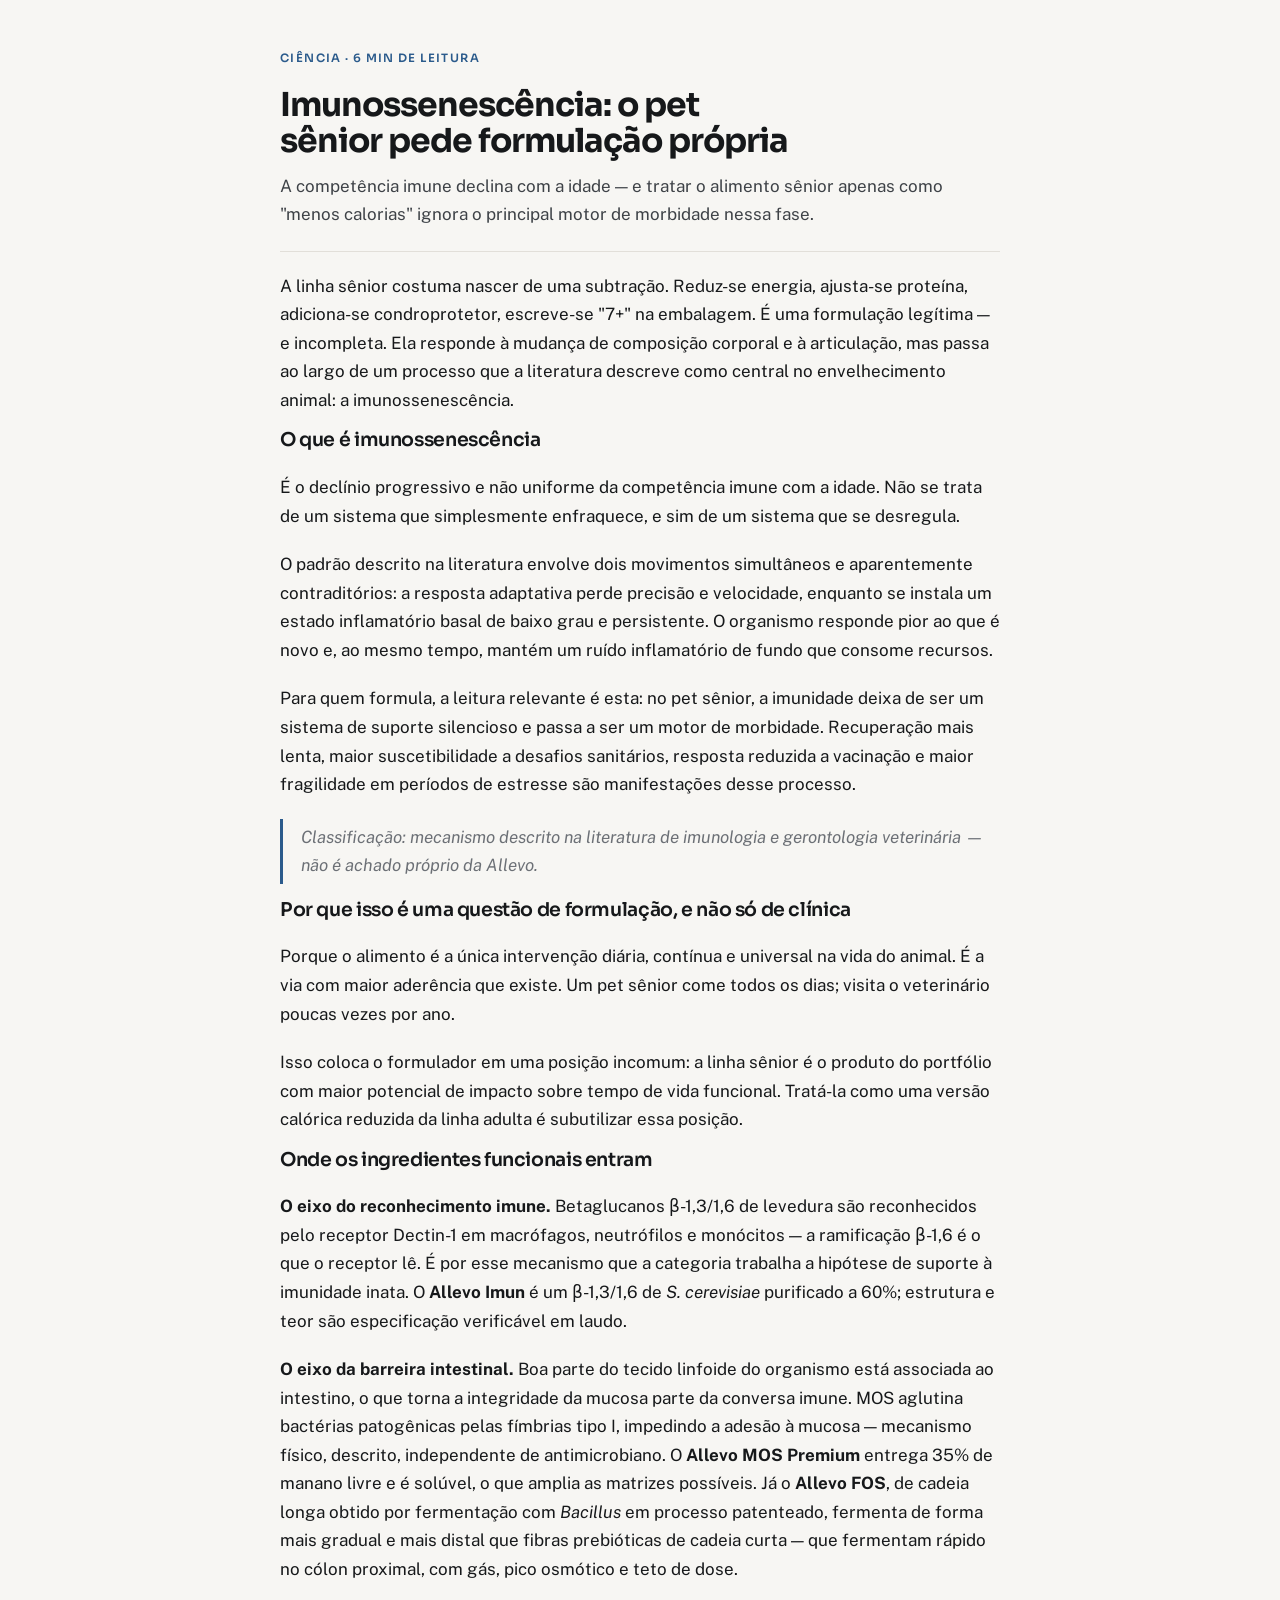
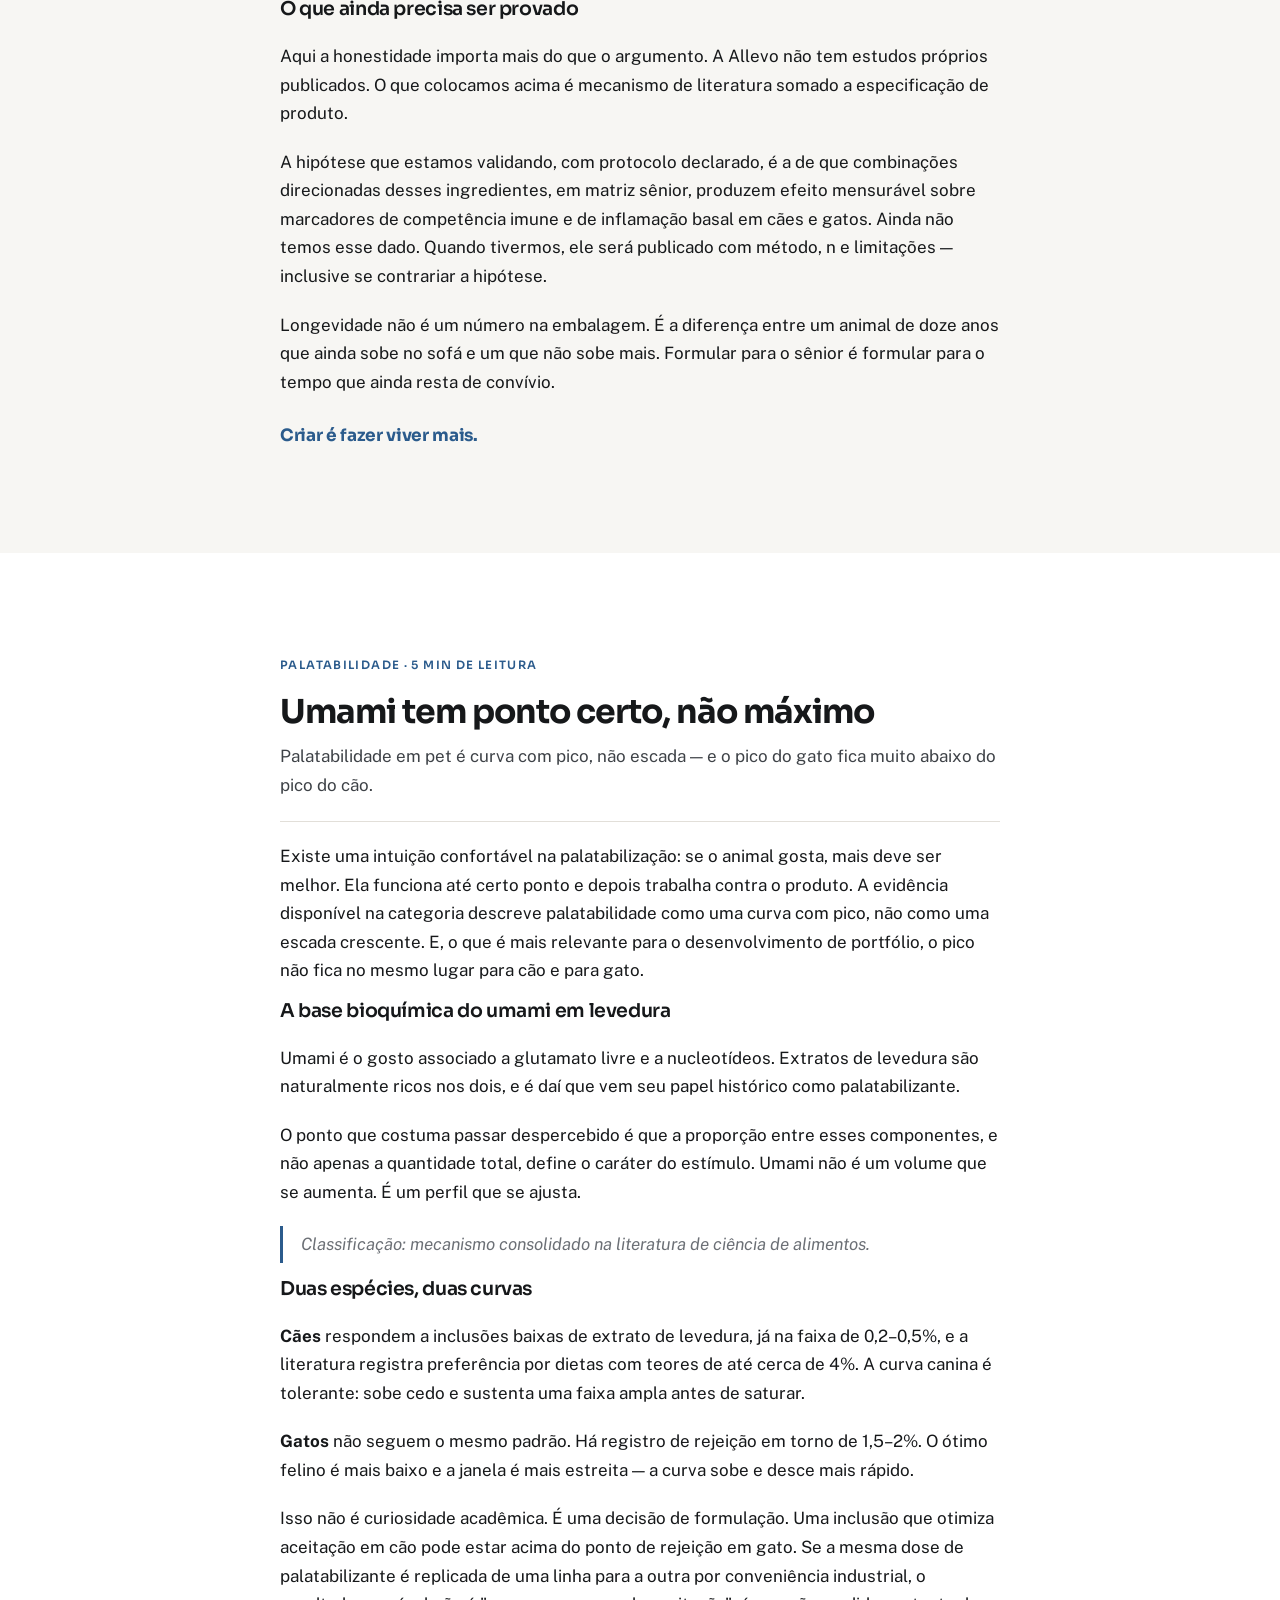
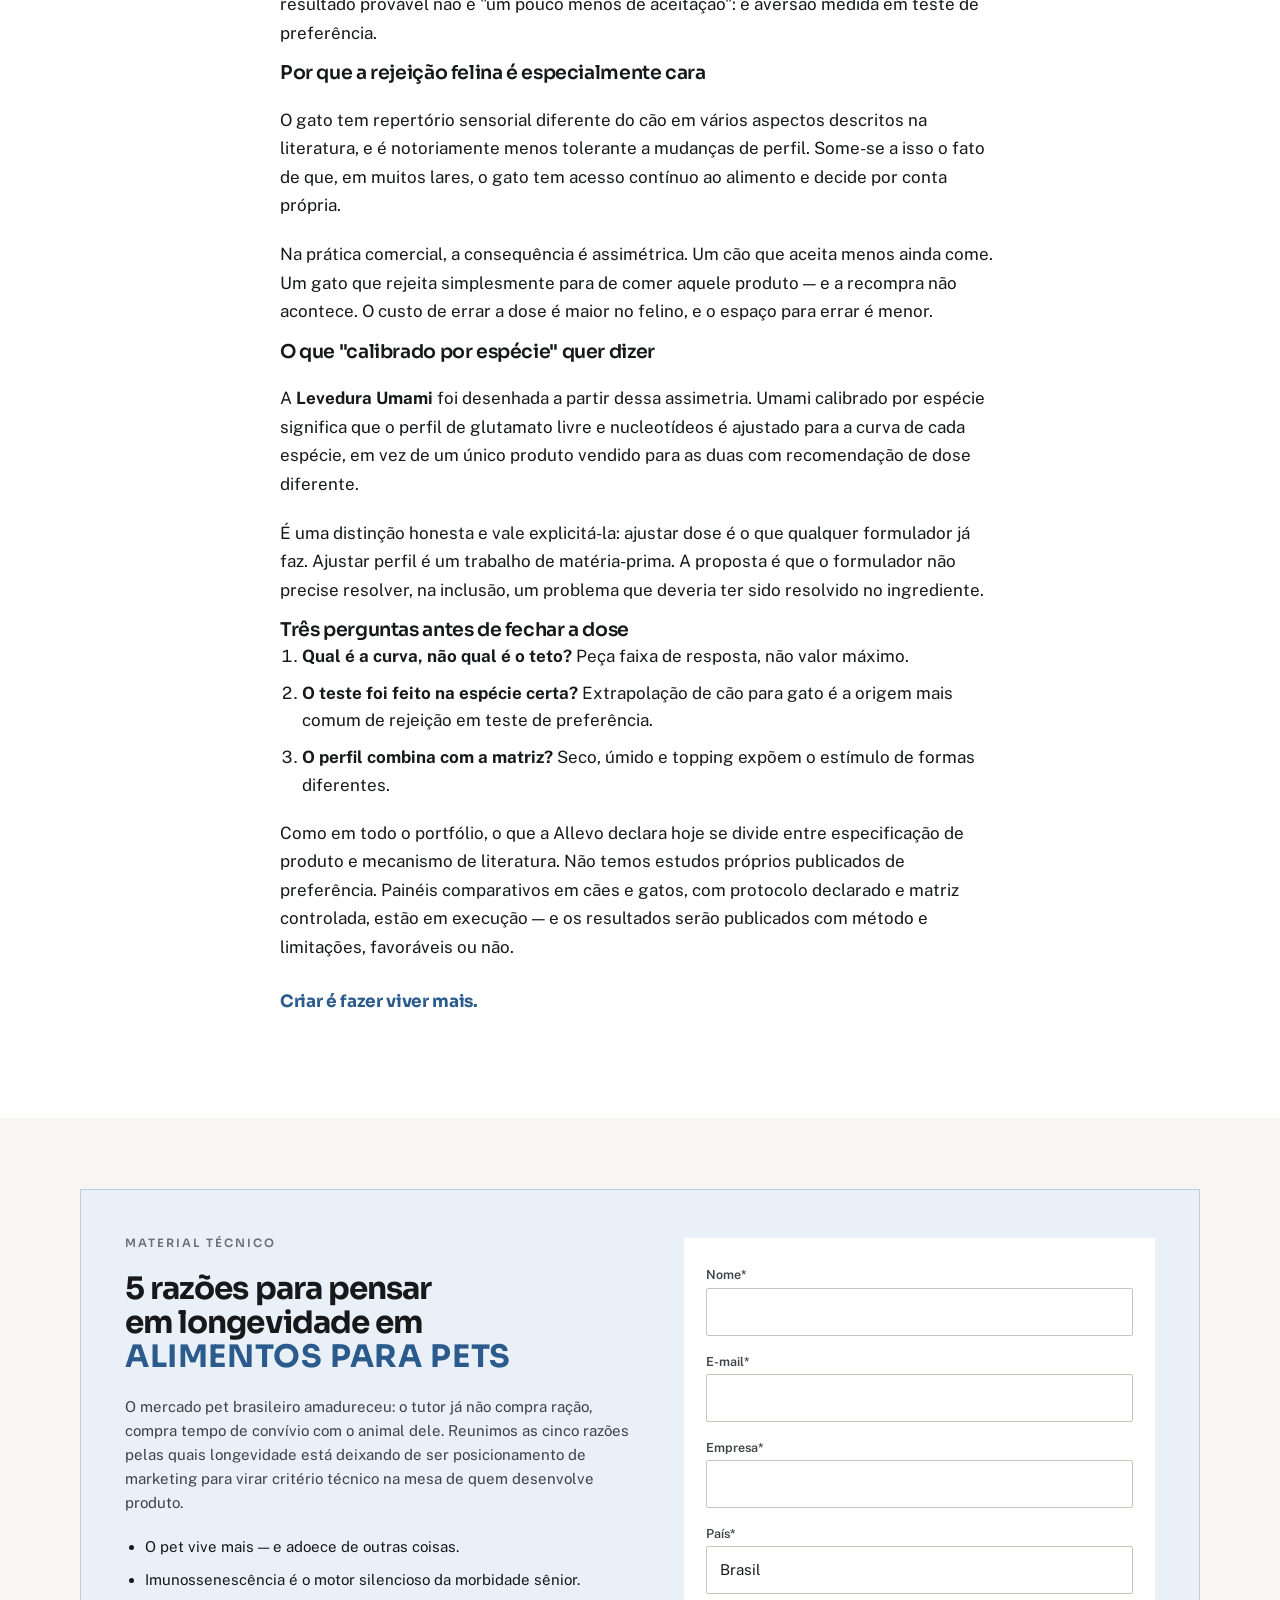
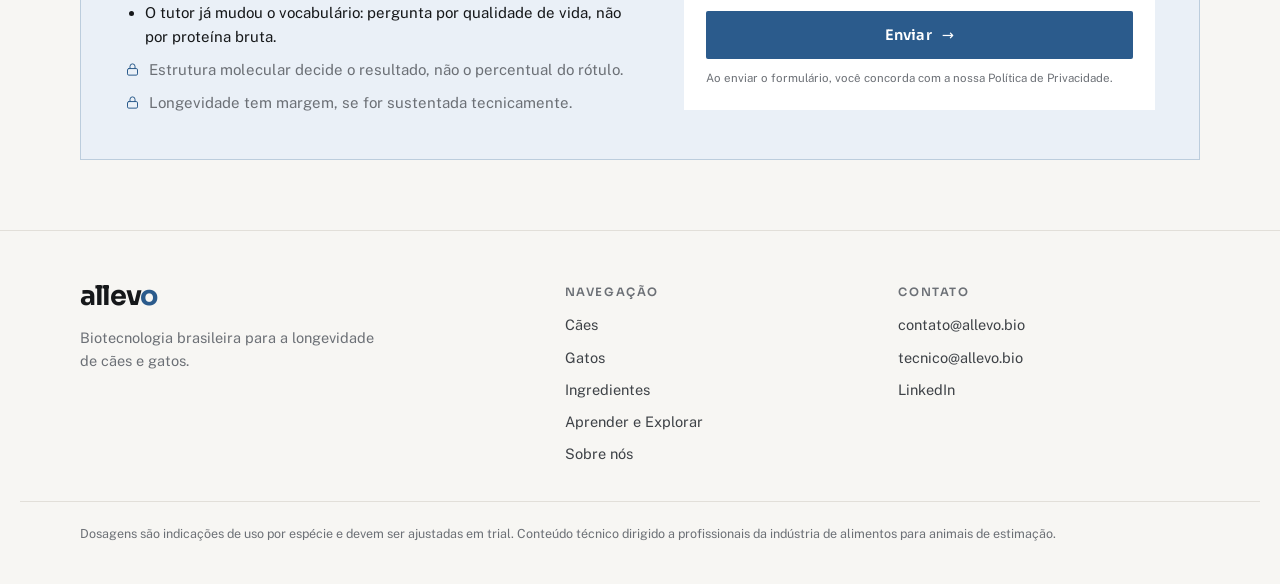
==== commit 73a44315: "Volta o azul como cor da marca Verde é a cor de toda a categoria de nutrição animal — Biorigin, Ohly" ====
--- a/aprender.html
+++ b/aprender.html
@@ -21,7 +21,7 @@
 <link rel="preconnect" href="https://fonts.googleapis.com">
 <link rel="preconnect" href="https://fonts.gstatic.com" crossorigin>
 <link href="https://fonts.googleapis.com/css2?family=Sora:wght@400;600;700&family=Public+Sans:wght@400;500;600;700&display=swap" rel="stylesheet">
-<link rel="stylesheet" href="styles.css?v=6df43c43">
+<link rel="stylesheet" href="styles.css?v=7e680ed7">
 </head>
 <body>
 
--- a/styles.css
+++ b/styles.css
@@ -14,16 +14,18 @@
   --line:       #E2DFD9;
   --line-2:     #C9C5BD;
 
-  /* A única cor da interface — verde oliva da marca */
-  --allevo:     #4A5D23;  /* 7.29:1 sobre branco */
-  --allevo-dk:  #3F4F1E;  /* hover, 8.94:1 */
-  --allevo-sf:  #EFF2E7;
+  /* A única cor da interface — azul da marca.
+     Escolha competitiva: verde é a cor de toda a categoria de nutrição animal.
+     O azul é o espaço cromático vago, e diz ciência em vez de agro. */
+  --allevo:     #2B5B8C;  /* 7.05:1 sobre branco */
+  --allevo-dk:  #1E4368;  /* hover */
+  --allevo-sf:  #EAF0F7;
 
   /* Cores de produto — exclusivas do bloco de benefícios e das fichas.
      Calibradas para ≥4.5:1 como texto sobre branco E com branco por cima
      (elas viram fundo de botão). O âmbar original reprovava a 3.73:1.
-     O Imun acompanha o oliva da marca: é o produto-âncora. */
-  --imun:       #4A5D23;  /* 7.29:1 */
+     O Imun acompanha o azul da marca: é o produto-âncora. */
+  --imun:       #2B5B8C;  /* 7.05:1 */
   --mos:        #1B7A62;  /* 5.24:1 */
   --fos:        #9C4C24;  /* 6.05:1 */
   --umami:      #8A6408;  /* 5.37:1 */
@@ -46,8 +48,8 @@
   --white: #FFFFFF; --paper: #F7F6F3; --paper-2: #EDEBE6;
   --ink: #16181A; --ink-2: #3E4247; --muted: #6C7076;
   --line: #E2DFD9; --line-2: #C9C5BD;
-  --allevo: #4A5D23; --allevo-dk: #3F4F1E; --allevo-sf: #EFF2E7;
-  --imun: #4A5D23; --mos: #1B7A62; --fos: #9C4C24; --umami: #8A6408;
+  --allevo: #2B5B8C; --allevo-dk: #1E4368; --allevo-sf: #EAF0F7;
+  --imun: #2B5B8C; --mos: #1B7A62; --fos: #9C4C24; --umami: #8A6408;
 }
 :root[data-theme="dark"] {
   --white: #131517; --paper: #191C1F; --paper-2: #212528;
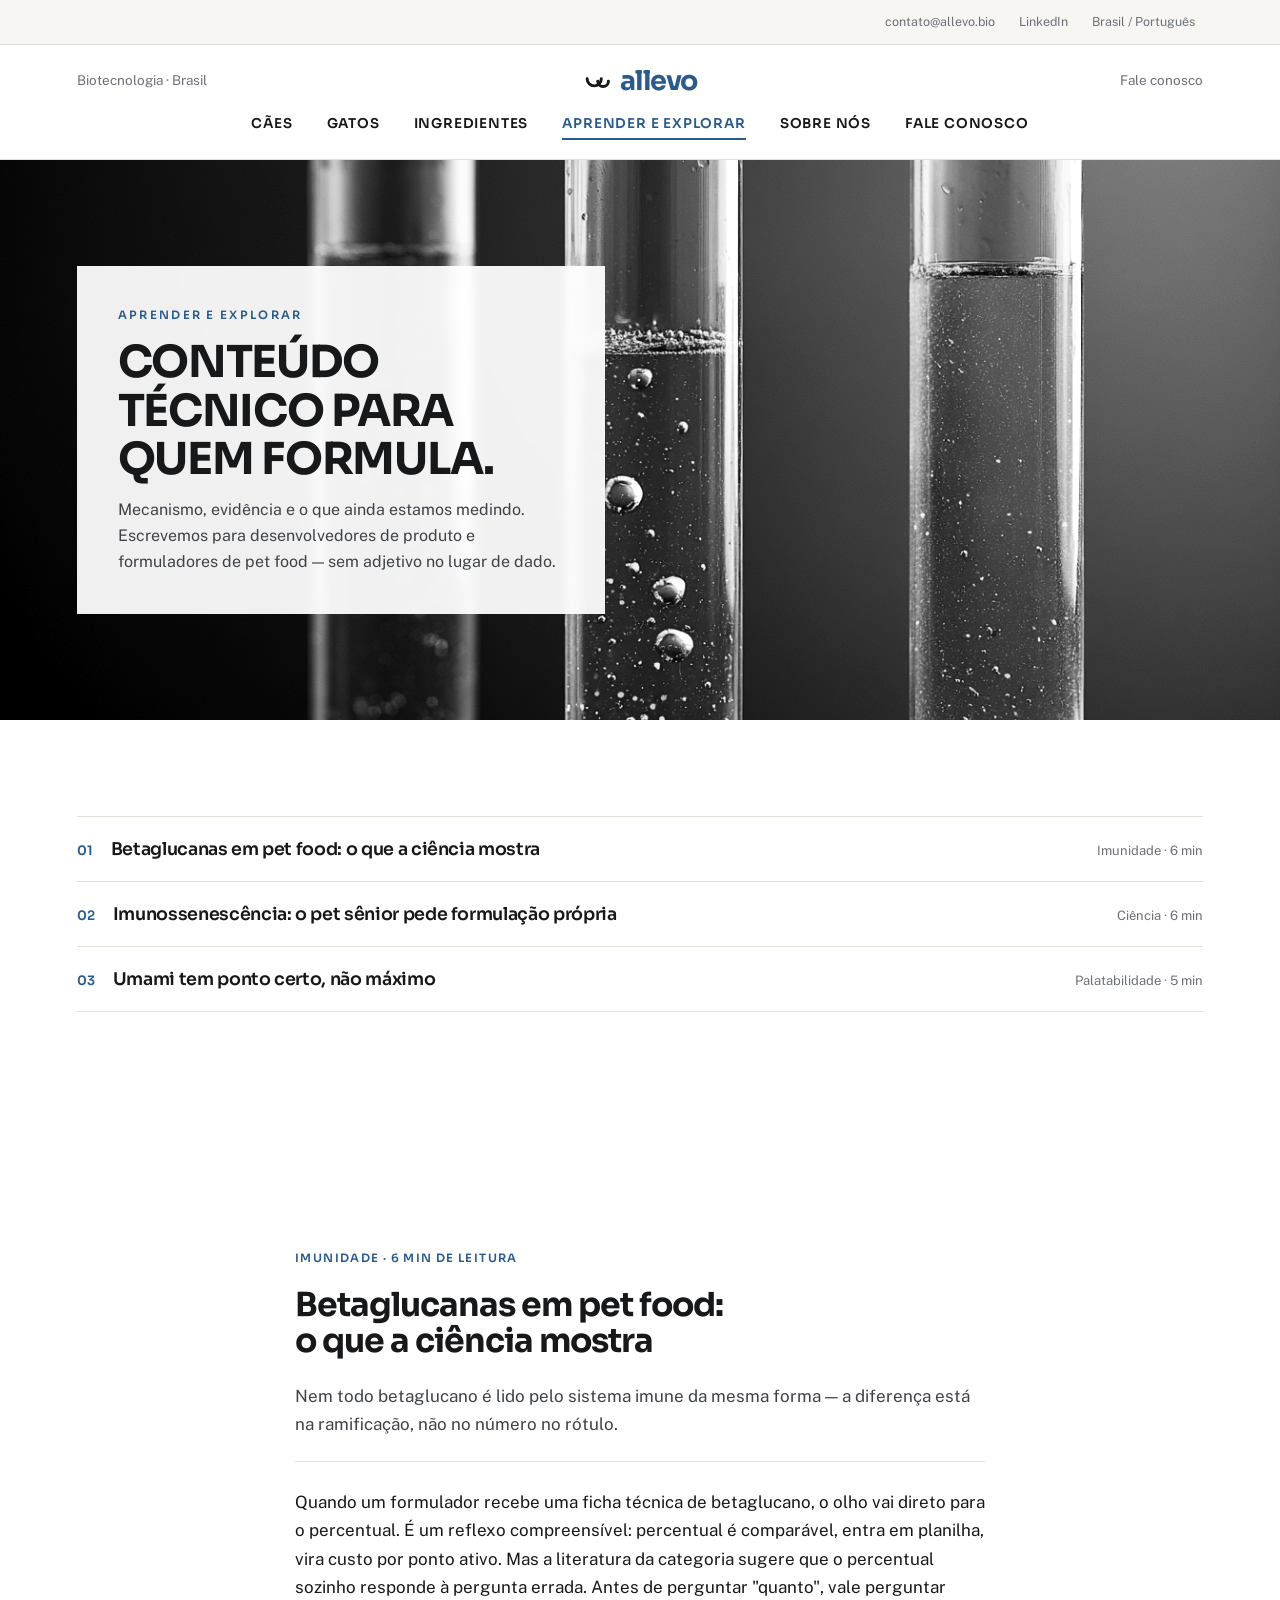
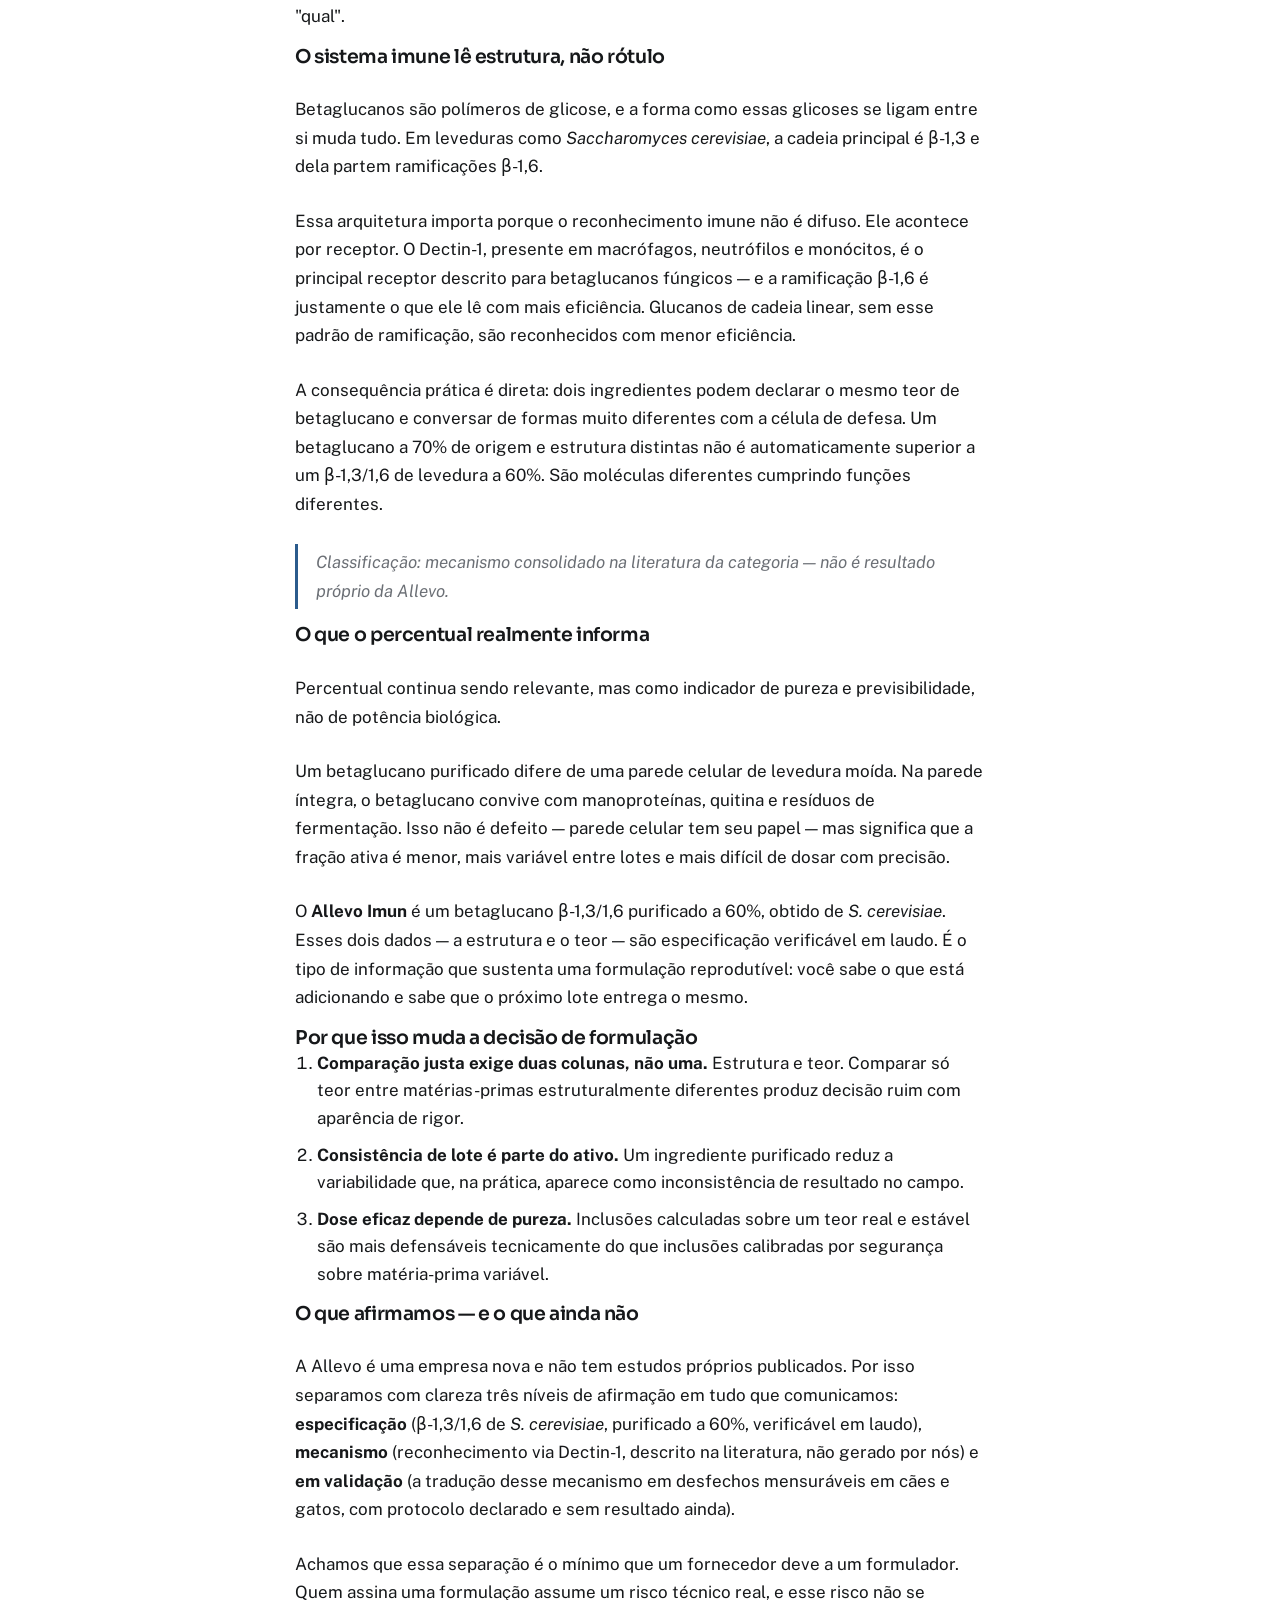
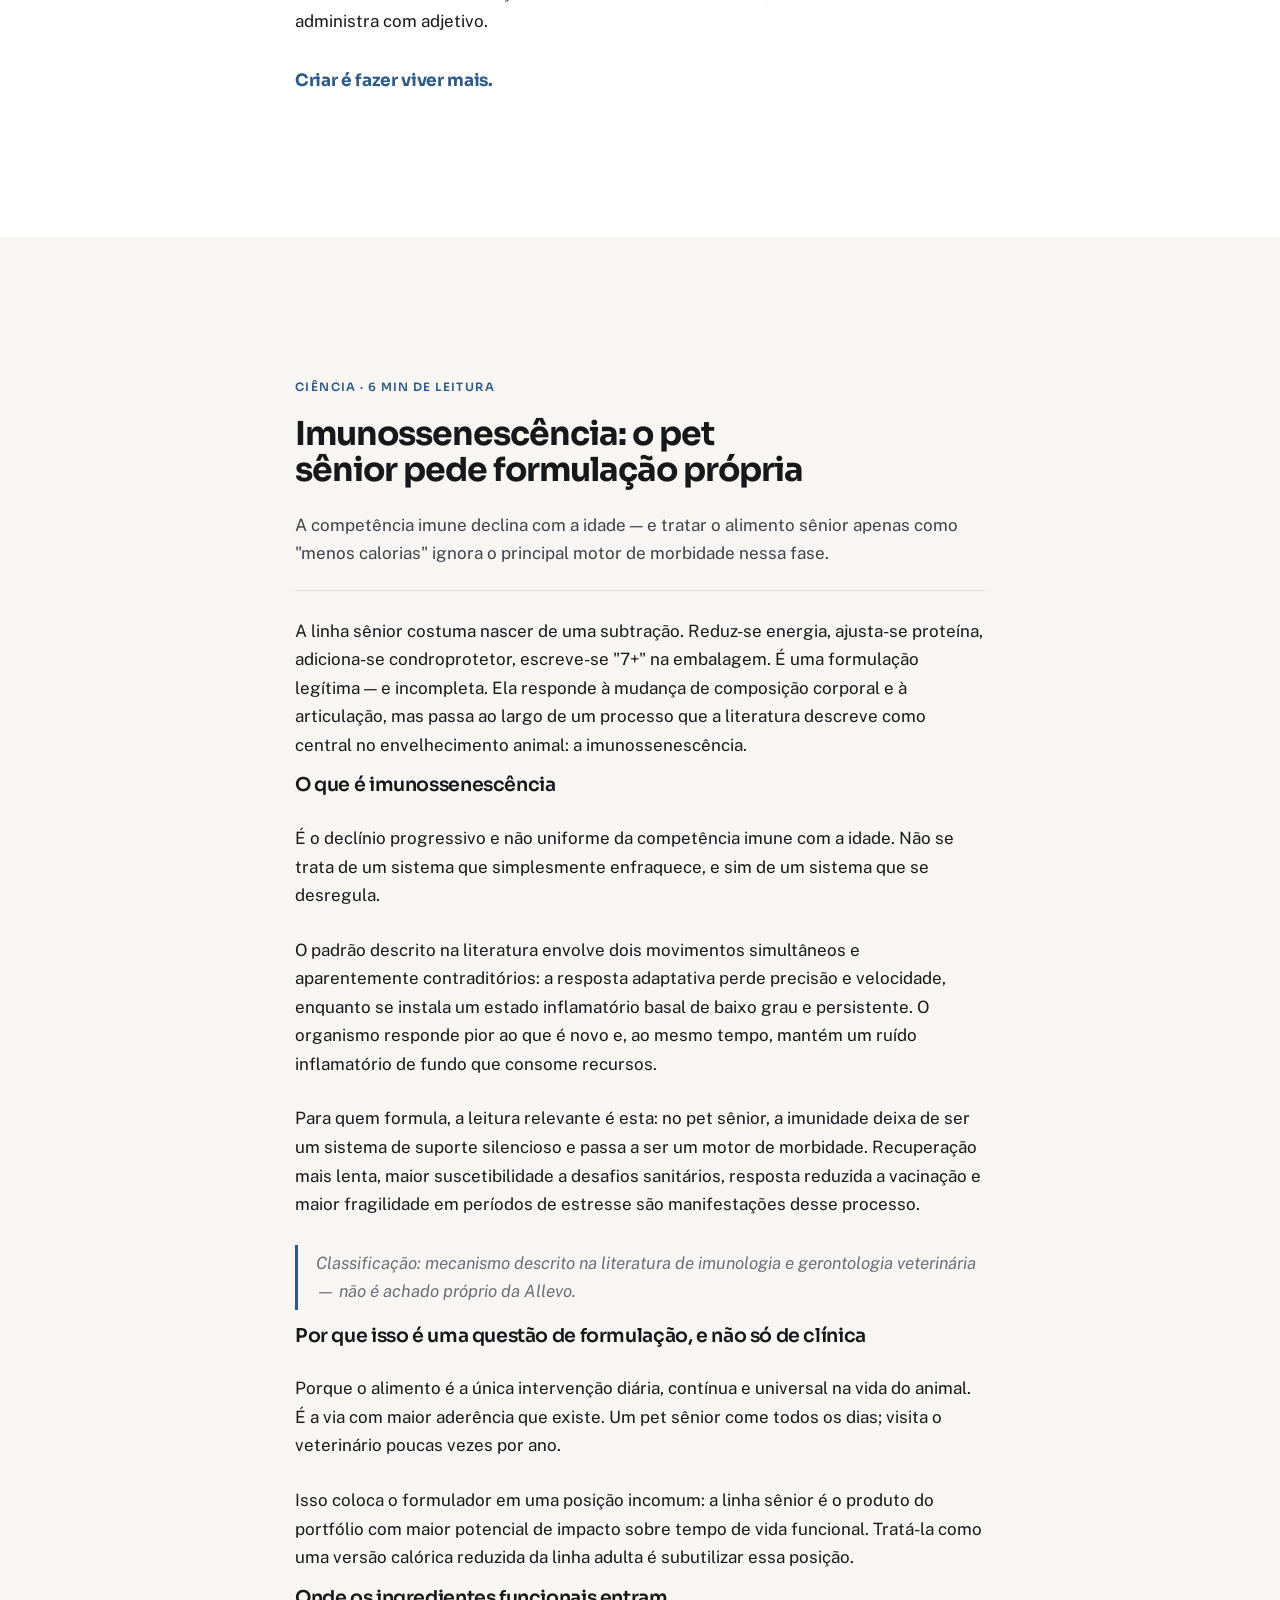
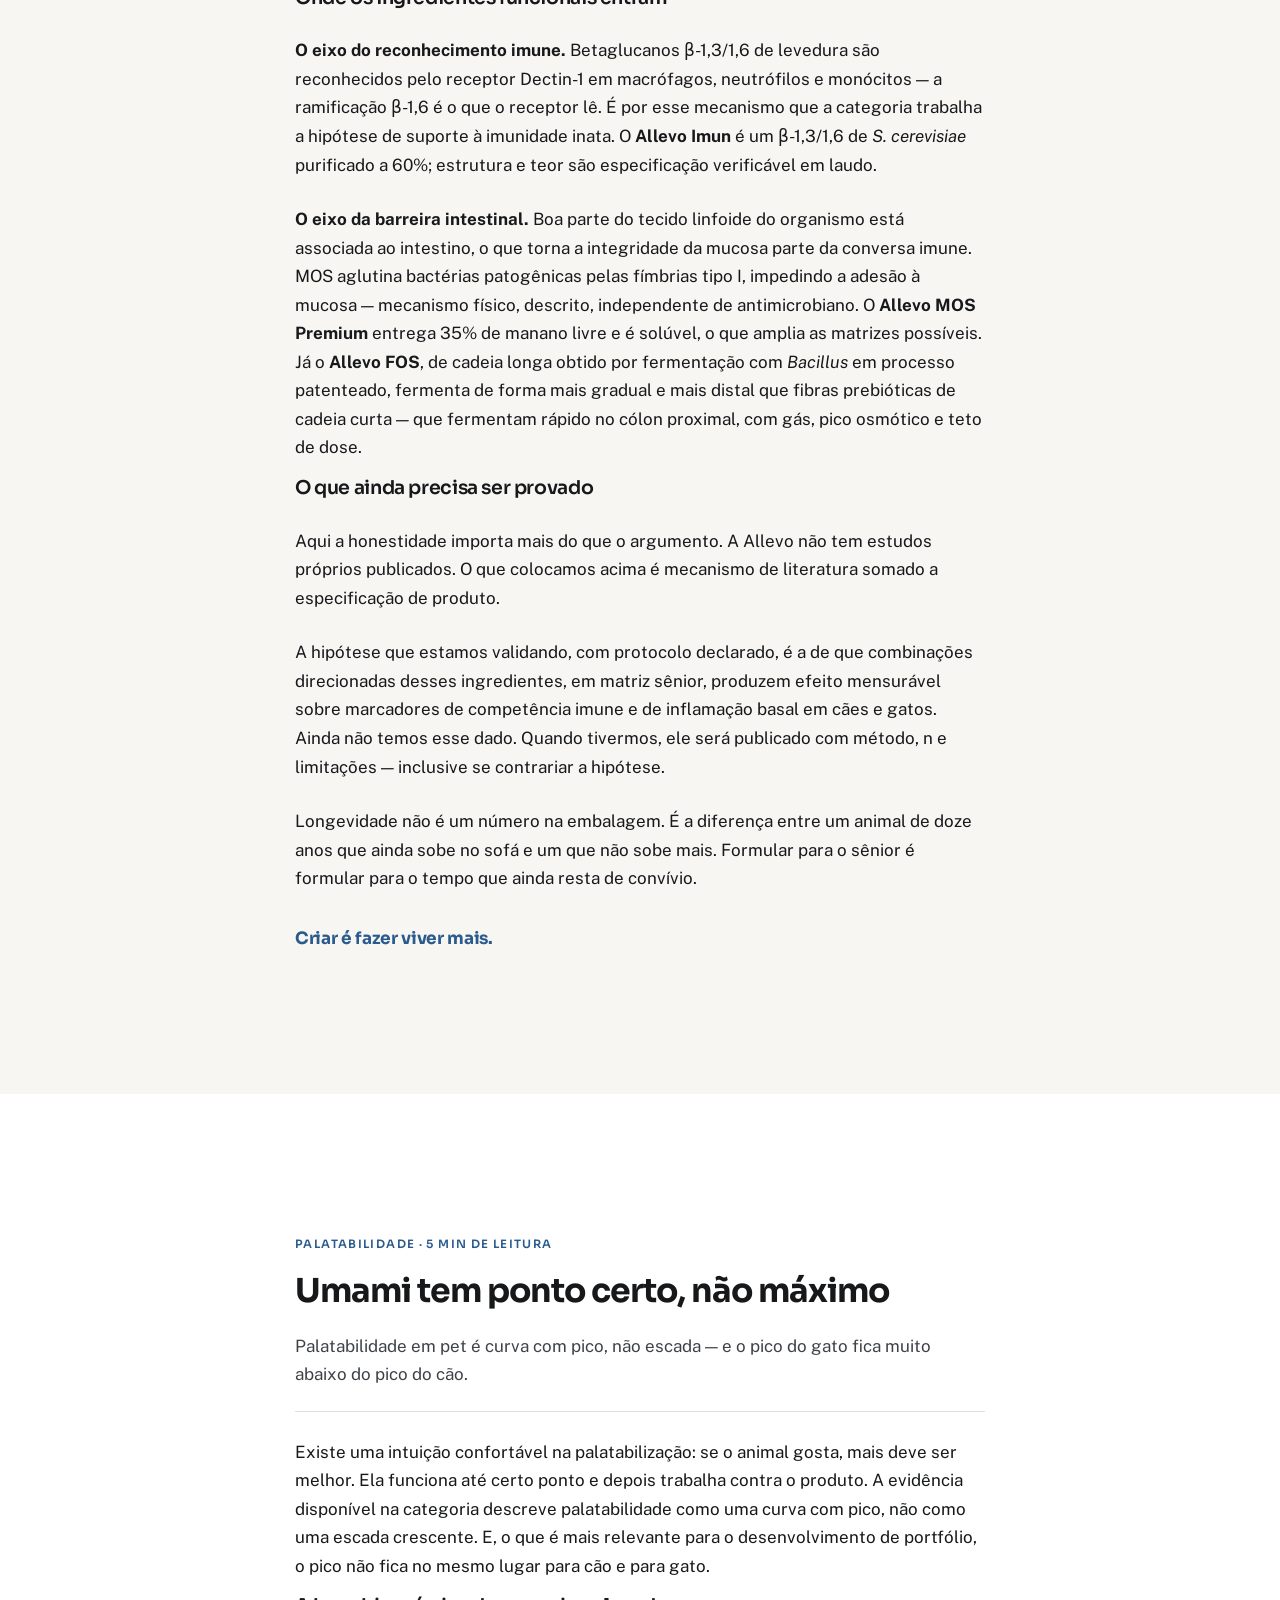
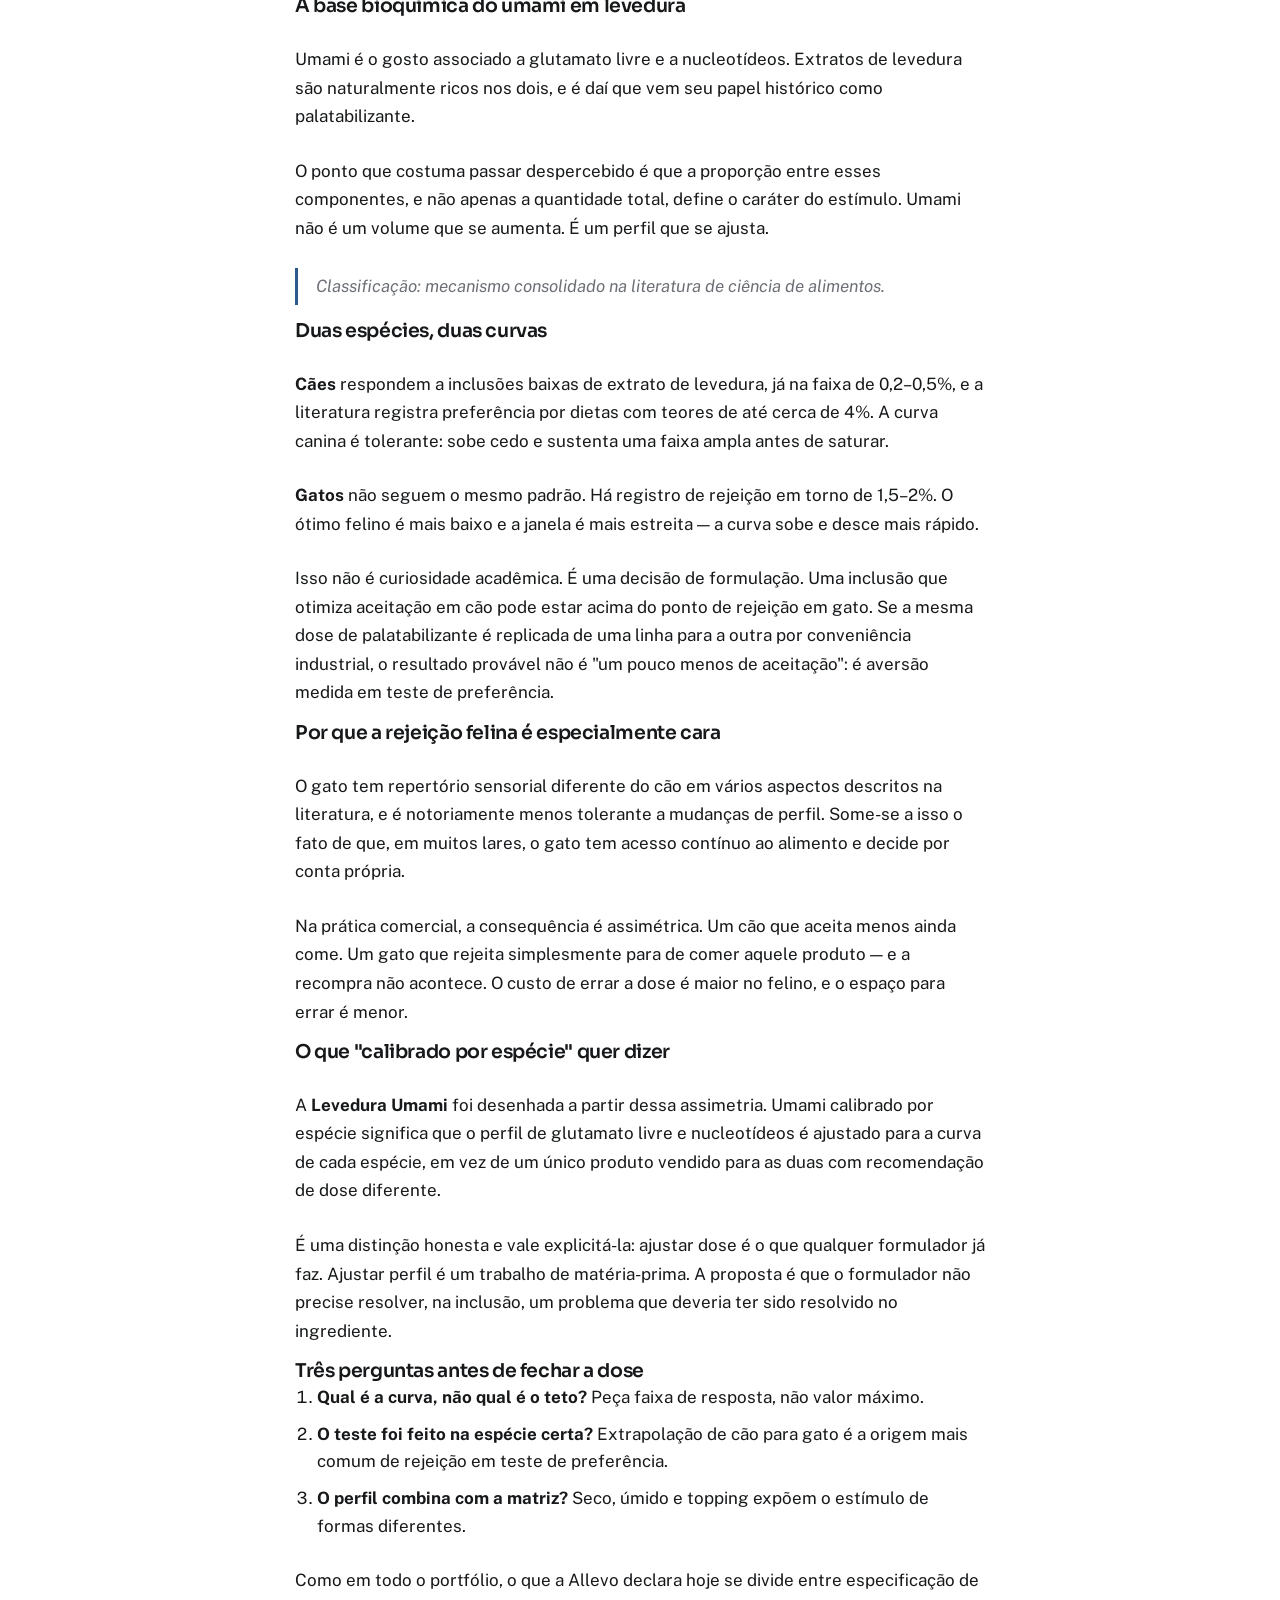
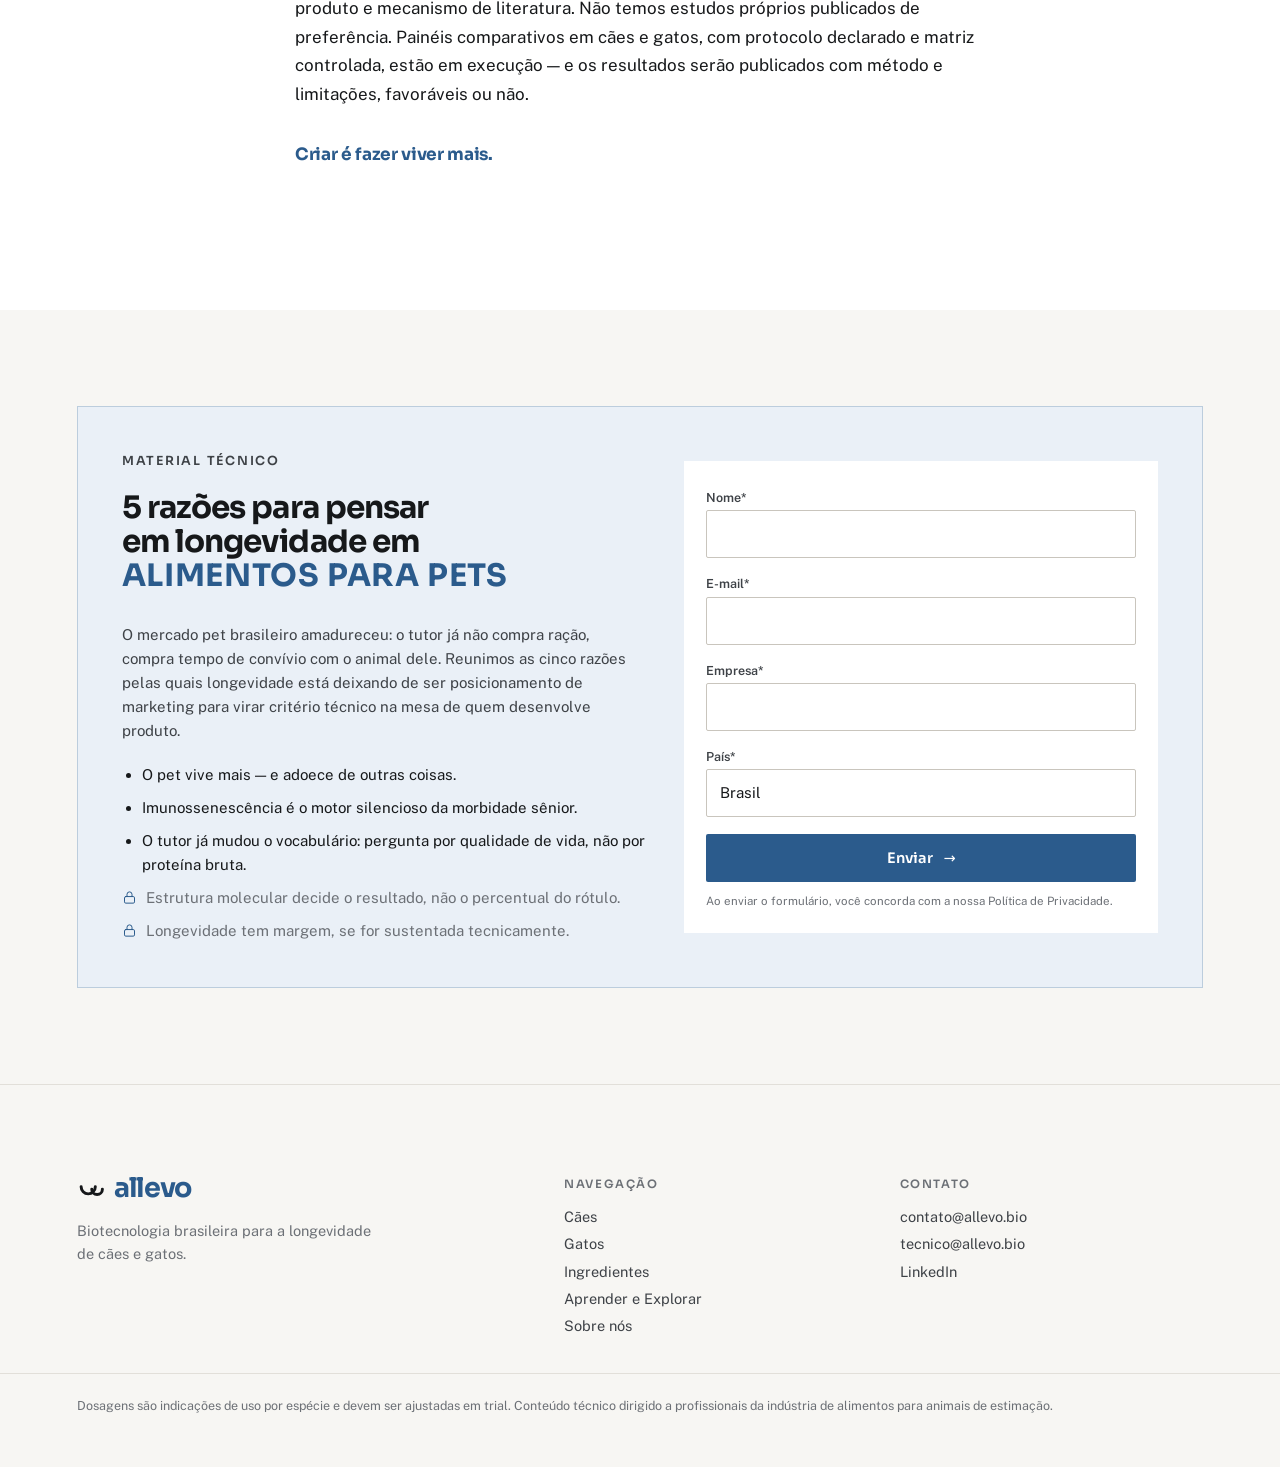
==== commit 02859999: "Auditoria impeccable completa, simbolo da marca, mais espaco em branco - Aplica os 12 achados da aud" ====
--- a/aprender.html
+++ b/aprender.html
@@ -21,7 +21,7 @@
 <link rel="preconnect" href="https://fonts.googleapis.com">
 <link rel="preconnect" href="https://fonts.gstatic.com" crossorigin>
 <link href="https://fonts.googleapis.com/css2?family=Sora:wght@400;600;700&family=Public+Sans:wght@400;500;600;700&display=swap" rel="stylesheet">
-<link rel="stylesheet" href="styles.css?v=7e680ed7">
+<link rel="stylesheet" href="styles.css?v=82307e81">
 </head>
 <body>
 
@@ -36,7 +36,7 @@
 <header class="nav">
   <div class="nav-in">
     <div class="nav-side"><span>Biotecnologia · Brasil</span></div>
-    <a class="wordmark" href="index.html">allev<span>o</span></a>
+    <a class="wordmark" href="index.html"><svg class="mark" viewBox="0 0 48 48" aria-hidden="true"><g fill="none" stroke="currentColor" stroke-width="5" stroke-linecap="round" stroke-linejoin="round"><path d="M7 20a12 12 0 0 0 24 0"/><path d="M25 24a9 9 0 0 0 18 0"/></g></svg><span class="wm-t">allev<span>o</span></span></a>
     <div class="nav-side nav-side--r"><a href="index.html#contato" style="color:inherit;text-decoration:none">Fale conosco</a></div>
   </div>
   <nav class="nav-links">
@@ -218,7 +218,7 @@
 <footer>
   <div class="spine foot">
     <div class="stack g16">
-      <a class="wordmark" href="index.html">allev<span>o</span></a>
+      <a class="wordmark" href="index.html"><svg class="mark" viewBox="0 0 48 48" aria-hidden="true"><g fill="none" stroke="currentColor" stroke-width="5" stroke-linecap="round" stroke-linejoin="round"><path d="M7 20a12 12 0 0 0 24 0"/><path d="M25 24a9 9 0 0 0 18 0"/></g></svg><span class="wm-t">allev<span>o</span></span></a>
       <p style="color:var(--muted);font-size:14.5px;max-width:34ch">Biotecnologia brasileira para a longevidade de cães e gatos.</p>
     </div>
     <div>
--- a/styles.css
+++ b/styles.css
@@ -34,9 +34,9 @@
   --sans: 'Public Sans', system-ui, -apple-system, sans-serif;
 
   --ease: cubic-bezier(0.22, 1, 0.36, 1);
-  --spine: 1240px;
-  --pad: clamp(20px, 5vw, 60px);
-  --band: clamp(64px, 8vw, 116px);
+  --spine: 1280px;
+  --pad:   clamp(24px, 6vw, 88px);
+  --band:  clamp(96px, 11vw, 184px);
 }
 
 /* O site é claro por decisão, não por padrão do sistema.
@@ -84,7 +84,7 @@
 .spine { max-width: var(--spine); margin-inline: auto; padding-inline: var(--pad); }
 .band { padding-block: var(--band); }
 .band--paper { background: var(--paper); }
-.band--tight { padding-block: clamp(44px, 5.5vw, 72px); }
+.band--tight { padding-block: clamp(68px, 7.5vw, 120px); }
 
 h1, h2, h3, h4 { margin: 0; font-family: var(--display); text-wrap: balance; }
 
@@ -108,16 +108,23 @@
 .lede { font-size: clamp(17px, 1.8vw, 20px); line-height: 1.55; color: var(--ink-2); }
 .small { font-size: 14px; color: var(--muted); line-height: 1.55; }
 
-.eyebrow {
+/* Havia quatro tracking diferentes para o mesmo papel de rotulo. Uma escala. */
+.eyebrow, .act-kicker, .post-meta, .sci-k, .foot h4 {
   font-family: var(--display);
-  font-size: 11.5px; font-weight: 600;
-  letter-spacing: 0.18em; text-transform: uppercase;
-  color: var(--muted); margin: 0;
-}
+  font-size: 12.5px; font-weight: 600;
+  letter-spacing: 0.14em; text-transform: uppercase;
+}
+.eyebrow { color: var(--ink-2); margin: 0; }
 
 .stack { display: flex; flex-direction: column; }
 .g8{gap:8px} .g12{gap:12px} .g16{gap:16px} .g20{gap:20px}
-.g24{gap:24px} .g32{gap:32px} .g40{gap:40px} .g56{gap:clamp(34px,4.5vw,56px)}
+.g24{gap:clamp(22px,2.4vw,36px)} .g32{gap:clamp(28px,3.2vw,48px)}
+.g40{gap:clamp(36px,4.2vw,64px)} .g56{gap:clamp(52px,6.4vw,96px)}
+
+/* Respiro entre título e corpo. O eyebrow fica colado no título (pertence a
+   ele); o corpo se afasta. */
+.stack > h1 + p, .stack > h2 + p,
+.stack > h1 + .lede, .stack > h2 + .lede { margin-top: 10px; }
 
 /* ---------------------------------------------------------------- Botões */
 
@@ -151,9 +158,10 @@
 }
 .topbar-in {
   max-width: var(--spine); margin-inline: auto;
-  padding: 7px var(--pad);
-  display: flex; justify-content: flex-end; gap: 20px;
-}
+  padding: 0 var(--pad);
+  display: flex; justify-content: flex-end; gap: 8px;
+}
+.topbar a, .topbar span { display: inline-block; padding: 12px 8px; }
 .topbar a { color: inherit; text-decoration: none; }
 @media (hover:hover){ .topbar a:hover { color: var(--ink); } }
 
@@ -162,7 +170,7 @@
 
 .nav-in {
   max-width: var(--spine); margin-inline: auto;
-  padding: 16px var(--pad) 0;
+  padding: 22px var(--pad) 0;
   display: grid; grid-template-columns: 1fr auto 1fr; align-items: center; gap: 16px;
 }
 .nav-side { display: flex; align-items: center; gap: 14px; font-size: 13.5px; color: var(--muted); }
@@ -173,12 +181,17 @@
   font-size: 27px; letter-spacing: -0.05em;
   text-decoration: none; color: var(--ink); line-height: 1;
   justify-self: center;
-}
+  display: inline-flex; align-items: center; gap: 9px;
+}
+/* Dois arcos na mesma linha de base: vinculo no cruzamento, convivio no chao
+   compartilhado, e a forma de tigela entrega nutricao sem precisar apontar. */
+.mark { width: 1.05em; height: 1.05em; flex: none; }
+.wm-t { display: inline; }
 .wordmark span { color: var(--allevo); }
 
 .nav-links {
   max-width: var(--spine); margin-inline: auto;
-  padding: 12px var(--pad) 13px;
+  padding: 18px var(--pad) 19px;
   display: none; justify-content: center; gap: 34px;
   font-family: var(--display); font-size: 13.5px; font-weight: 600;
   letter-spacing: 0.06em; text-transform: uppercase;
@@ -193,16 +206,34 @@
 @media (min-width: 900px) { .nav-links { display: flex; } }
 
 /* Faixa rolável no mobile */
-.nav-mob { display: block; border-top: 1px solid var(--line); overflow-x: auto; scrollbar-width: none; }
+/* A faixa cortava 3 dos 6 links sem nenhum sinal de que rolava. A mascara
+   dissolve a ultima palavra na borda: e o sinal padrao de "ha mais aqui". */
+.nav-mob {
+  display: block; border-top: 1px solid var(--line);
+  overflow-x: auto; scrollbar-width: none; position: relative;
+  -webkit-mask-image: linear-gradient(90deg, #000 0, #000 calc(100% - 44px), transparent 100%);
+          mask-image: linear-gradient(90deg, #000 0, #000 calc(100% - 44px), transparent 100%);
+  scroll-snap-type: x proximity;
+  overscroll-behavior-x: contain;
+}
+.nav-mob a { scroll-snap-align: start; }
 .nav-mob::-webkit-scrollbar { display: none; }
 .nav-mob-in {
-  display: flex; gap: 24px; padding: 11px var(--pad);
+  display: flex; gap: 8px; padding: 4px var(--pad) 5px;
   width: max-content; min-width: 100%;
   font-family: var(--display); font-size: 12.5px; font-weight: 600;
   letter-spacing: 0.06em; text-transform: uppercase;
 }
-.nav-mob a { color: var(--ink); text-decoration: none; white-space: nowrap; }
+.nav-mob a { color: var(--ink); text-decoration: none; white-space: nowrap;
+              display: block; padding: 12px 10px; margin-inline: -10px; }
 .nav-mob a[aria-current="page"] { color: var(--allevo); }
+
+/* Foco autoral tambem na navegacao, topbar e rodape — sem isto o anel muda
+   de aparencia entre Chrome, Safari e Firefox no meio da pagina. */
+.nav-links a:focus-visible, .nav-mob a:focus-visible,
+.topbar a:focus-visible, footer a:focus-visible {
+  outline: 2px solid var(--allevo); outline-offset: 3px; border-radius: 2px;
+}
 @media (min-width: 900px) { .nav-mob { display: none; } }
 
 /* ---------------------------------------------------- Hero mosaico (RC) */
@@ -218,9 +249,23 @@
   gap: 3px;
 }
 .mosaic img { width: 100%; height: 100%; object-fit: cover; }
+/* No mobile a grade de 3 colunas nao fechava com as 7 imagens: sobravam
+   4 celulas brancas e a 7a foto era escondida. Posicionamento explicito
+   fecha as 12 celulas em 4 linhas. */
 @media (max-width: 780px) {
-  .mosaic { grid-template-columns: repeat(3, 1fr); grid-auto-rows: 128px; }
-  .mosaic img:nth-child(n+7) { display: none; }
+  .mosaic {
+    grid-template-columns: repeat(3, 1fr);
+    grid-auto-rows: clamp(96px, 27vw, 124px);
+    gap: 3px;
+  }
+  .mosaic img { background: var(--paper-2); }
+  .mosaic img:nth-child(1) { grid-column: 1 / 3 !important; grid-row: 1 / 3 !important; }
+  .mosaic img:nth-child(2) { grid-column: 3 !important;     grid-row: 1 !important; }
+  .mosaic img:nth-child(3) { grid-column: 3 !important;     grid-row: 2 !important; }
+  .mosaic img:nth-child(4) { grid-column: 1 / 3 !important; grid-row: 3 !important; }
+  .mosaic img:nth-child(5) { grid-column: 3 !important;     grid-row: 3 !important; }
+  .mosaic img:nth-child(6) { grid-column: 1 !important;     grid-row: 4 !important; }
+  .mosaic img:nth-child(7) { grid-column: 2 / 4 !important; grid-row: 4 !important; }
 }
 
 .hero-panel {
@@ -235,7 +280,7 @@
 .hero-card {
   background: color-mix(in srgb, var(--white) 94%, transparent);
   backdrop-filter: blur(3px);
-  padding: clamp(26px, 3.6vw, 46px) clamp(24px, 3.6vw, 52px);
+  padding: clamp(32px, 4.4vw, 60px) clamp(30px, 4.4vw, 68px);
   max-width: 800px;
   pointer-events: auto;
   display: flex; flex-direction: column; gap: 18px;
@@ -246,9 +291,62 @@
   font-size: clamp(16px, 1.9vw, 21px); color: var(--ink-2);
   letter-spacing: -0.01em; max-width: 46ch;
 }
+/* O cartao caia para baixo da foto e jogava a headline e o CTA para fora
+   da dobra. Margem negativa devolve a sobreposicao do desktop e sobe o
+   conteudo inteiro para dentro da primeira tela. */
 @media (max-width: 780px) {
+  .hero { overflow: hidden; }
   .hero-panel { position: static; }
-  .hero-card { max-width: none; background: var(--white); backdrop-filter: none; }
+  .hero-panel-in { padding-inline: 14px; }
+  .hero-card {
+    max-width: none;
+    position: relative; z-index: 2;
+    margin-top: clamp(-76px, -14vw, -44px);
+    background: color-mix(in srgb, var(--white) 96%, transparent);
+    backdrop-filter: blur(6px);
+    padding: clamp(24px, 6vw, 32px) clamp(20px, 5.5vw, 28px);
+    gap: 16px;
+  }
+
+  /* A ABERTURA — tres tempos que se sobrepoem, uma vez na carga.
+     1) as 7 fotos varrem em cascata, alternando direcao, e o mosaico se monta
+     2) o cartao entra desfocado sobre as fotos e RESOLVE O FOCO
+     3) headline, subtitulo e botao sobem em sequencia
+     So clip-path nas fotos: um scale vazaria pelo gap de 3px, e um filter
+     sobrescreveria o .bw que deixa tudo em preto e branco. */
+  .mosaic img { will-change: clip-path; }
+  .mosaic img:nth-child(1) { animation: tile-y 760ms cubic-bezier(.16,1,.3,1)   0ms both; }
+  .mosaic img:nth-child(2) { animation: tile-x 760ms cubic-bezier(.16,1,.3,1)  70ms both; }
+  .mosaic img:nth-child(3) { animation: tile-x 760ms cubic-bezier(.16,1,.3,1) 140ms both; }
+  .mosaic img:nth-child(4) { animation: tile-y 760ms cubic-bezier(.16,1,.3,1) 200ms both; }
+  .mosaic img:nth-child(5) { animation: tile-x 760ms cubic-bezier(.16,1,.3,1) 260ms both; }
+  .mosaic img:nth-child(6) { animation: tile-y 760ms cubic-bezier(.16,1,.3,1) 320ms both; }
+  .mosaic img:nth-child(7) { animation: tile-x 760ms cubic-bezier(.16,1,.3,1) 370ms both; }
+
+  .hero-card { animation: card-focus 700ms var(--ease) 430ms both; }
+  .hero-card > :nth-child(1) { animation: line-up 520ms var(--ease) 640ms both; }
+  .hero-card > :nth-child(2) { animation: line-up 520ms var(--ease) 710ms both; }
+  .hero-card > :nth-child(3) { animation: line-up 520ms var(--ease) 780ms both; }
+}
+
+@keyframes tile-y { from { clip-path: inset(0 0 100% 0); } to { clip-path: inset(0 0 0 0); } }
+@keyframes tile-x { from { clip-path: inset(0 100% 0 0); } to { clip-path: inset(0 0 0 0); } }
+@keyframes card-focus {
+  from { opacity: 0; transform: translateY(20px); backdrop-filter: blur(16px); }
+  to   { opacity: 1; transform: translateY(0);    backdrop-filter: blur(6px); }
+}
+@keyframes line-up {
+  from { opacity: 0; transform: translateY(12px); }
+  to   { opacity: 1; transform: translateY(0); }
+}
+
+/* !important porque as regras da abertura vivem dentro de media query e
+   ganham em especificidade. */
+@media (prefers-reduced-motion: reduce) {
+  .mosaic img, .hero-card, .hero-card > * {
+    animation: none !important; clip-path: none !important;
+    opacity: 1 !important; transform: none !important;
+  }
 }
 
 /* --------------------------------------------------- Faixa de necessidades */
@@ -260,19 +358,24 @@
 @media (min-width: 760px) { .needs { grid-template-columns: repeat(4, 1fr); } }
 
 .need {
-  display: flex; flex-direction: column; align-items: center; gap: 10px;
-  padding: 26px 16px 28px; text-align: center; text-decoration: none;
+  display: flex; flex-direction: column; align-items: center;
+  gap: 12px;
+  padding: clamp(32px, 3.2vw, 44px) clamp(16px, 2vw, 24px) clamp(34px, 3.4vw, 48px);
+  text-align: center; text-decoration: none;
   color: var(--ink);
   border-right: 1px solid var(--line); border-bottom: 1px solid var(--line);
   transition: background-color 180ms ease;
 }
 .need:last-child { border-right: none; }
+/* Na grade de 2 colunas do mobile a 2a celula ficava com borda colada na
+   borda da viewport. */
+@media (max-width: 759px) { .need:nth-child(2n) { border-right: none; } }
 .need svg { width: 34px; height: 34px; stroke: var(--ink); fill: none;
             stroke-width: 1.4; stroke-linecap: round; stroke-linejoin: round;
             transition: stroke 180ms ease; }
 .need-t { font-family: var(--display); font-size: 15px; font-weight: 600; letter-spacing: -0.01em;
           transition: color 180ms ease; }
-.need-d { font-size: 13px; color: var(--muted); line-height: 1.4; max-width: 22ch; }
+.need-d { font-size: 13.5px; color: var(--muted); line-height: 1.5; max-width: 26ch; }
 @media (hover:hover){
   .need:hover { background: var(--allevo-sf); }
   .need:hover svg { stroke: var(--allevo); }
@@ -297,7 +400,7 @@
   backdrop-filter: blur(3px);
   padding: clamp(24px, 3.2vw, 40px) clamp(22px, 3.2vw, 44px);
 }
-.act-copy h2 { color: var(--ink); text-transform: uppercase; font-size: clamp(24px, 3vw, 38px); }
+.act-copy h2 { color: var(--ink); text-transform: uppercase; font-size: clamp(28px, 3.6vw, 44px); }
 .act-copy p { color: var(--ink-2); font-size: 16px; }
 .act-kicker {
   font-family: var(--display); font-size: 11.5px; font-weight: 600;
@@ -308,10 +411,20 @@
   font-size: 12.5px; padding: 5px 12px; border-radius: 999px;
   border: 1px solid var(--line-2); color: var(--ink-2);
 }
+/* O cartao virava uma laje de largura total cobrindo a metade inferior da
+   foto — justamente onde esta o sujeito. Sobe o enquadramento e devolve a
+   sobreposicao, igual ao hero. */
 @media (max-width: 720px) {
+  .act-photo { height: clamp(300px, 62vw, 400px); object-position: 50% 32%; }
   .act-overlay { align-items: flex-end; }
-  .act-in { padding-bottom: 22px; }
-  .act-copy { max-width: none; }
+  .act-in { padding-inline: 14px; padding-bottom: 0; }
+  .act-copy {
+    max-width: none;
+    margin-bottom: clamp(-40px, -9vw, -24px);
+    position: relative; z-index: 2;
+    background: color-mix(in srgb, var(--white) 96%, transparent);
+    padding: clamp(22px, 5.5vw, 30px) clamp(20px, 5vw, 26px);
+  }
 }
 
 /* Ato em split — foto + texto, o padrão do anexo Eukanuba */
@@ -331,16 +444,39 @@
 .benefits { display: grid; gap: 14px; grid-template-columns: repeat(2, 1fr); }
 @media (min-width: 820px) { .benefits { grid-template-columns: repeat(5, 1fr); } }
 
+/* O card tinha o icone flutuando no meio de um vazio e as barras coladas na
+   base. A foto ocupa o topo, o rotulo e as barras fecham embaixo: o card
+   passa a ter peso e a fotografia — o ativo da marca — entra no bloco. */
 .benefit {
-  background: var(--paper); border: 1px solid var(--line);
-  padding: 22px 18px 20px; display: flex; flex-direction: column;
-  align-items: center; gap: 14px; text-align: center; min-height: 208px;
-}
-.benefit-t { font-family: var(--display); font-size: 14.5px; font-weight: 600; letter-spacing: -0.01em; }
-.benefit svg { width: 40px; height: 40px; stroke: var(--ink-2); fill: none;
-               stroke-width: 1.3; stroke-linecap: round; stroke-linejoin: round; }
-.bars { margin-top: auto; display: flex; flex-direction: column; gap: 5px; width: 100%; }
+  background: var(--white); border: 1px solid var(--line);
+  display: flex; flex-direction: column; overflow: hidden;
+}
+.benefit-photo {
+  width: 100%; aspect-ratio: 4 / 3; object-fit: cover;
+  object-position: 50% 42%;
+  border-bottom: 1px solid var(--line);
+}
+/* Esta e 21:9: o corte central cai no fundo desfocado. Puxa para o sujeito. */
+.benefit-photo[src$="filhote-jardim.png"] { object-position: 72% 50%; }
+.benefit-photo[src$="golden-tutor.png"]   { object-position: 60% 50%; }
+.benefit-body {
+  padding: 20px 20px 22px; display: flex; flex-direction: column;
+  gap: 10px; flex: 1;
+}
+.benefit-t { font-family: var(--display); font-size: 15px; font-weight: 600;
+             letter-spacing: -0.015em; }
+.benefit svg { width: 26px; height: 26px; stroke: var(--ink-2); fill: none;
+               stroke-width: 1.4; stroke-linecap: round; stroke-linejoin: round; }
+.benefit-head { display: flex; align-items: center; gap: 9px; }
+.bars { margin-top: auto; display: flex; flex-direction: column; gap: 5px; width: 100%;
+        padding-top: 12px; }
 .bars i { display: block; height: 6px; border-radius: 3px; }
+
+/* Variante de texto — paginas de especie e "como trabalhamos". Substitui os
+   9 style= inline repetidos. */
+.benefit--wide { padding: clamp(24px, 2.6vw, 32px); gap: 12px; }
+.benefit--wide .benefit-t { margin-bottom: 2px; }
+.benefits--auto { grid-template-columns: repeat(auto-fit, minmax(248px, 1fr)); }
 .b-imun  { background: var(--imun); }
 .b-mos   { background: var(--mos); }
 .b-fos   { background: var(--fos); }
@@ -408,6 +544,9 @@
 .form input:focus-visible, .form select:focus-visible { outline: 2px solid var(--allevo); outline-offset: 1px; }
 
 /* ------------------------------------------------------------- Ciência */
+
+.sci-photo { width: 100%; aspect-ratio: 4 / 5; object-fit: cover; object-position: 50% 45%; }
+@media (max-width: 879px) { .sci-photo { aspect-ratio: 16 / 10; } }
 
 .sci { display: grid; gap: clamp(28px, 4vw, 56px); grid-template-columns: 1fr; align-items: center; }
 @media (min-width: 880px) { .sci { grid-template-columns: .95fr 1.05fr; } }
@@ -432,8 +571,8 @@
 
 /* -------------------------------------------------------------- Rodapé */
 
-footer { background: var(--paper); color: var(--ink);
-         border-top: 1px solid var(--line); padding-block: 52px 40px; }
+footer { background: var(--paper); color: var(--ink); border-top: 1px solid var(--line);
+         padding-block: clamp(64px, 7vw, 96px) clamp(40px, 4vw, 56px); }
 footer a { color: var(--ink-2); text-decoration: none; }
 @media (hover:hover){ footer a:hover { color: var(--allevo); } }
 .foot { display: grid; gap: 32px; grid-template-columns: 1fr; }
@@ -441,13 +580,16 @@
 .foot h4 { font-family: var(--display); font-size: 11.5px; letter-spacing: 0.14em;
            text-transform: uppercase; color: var(--muted);
            margin: 0 0 12px; font-weight: 600; }
-.foot-col { display: flex; flex-direction: column; gap: 9px; font-size: 14.5px; }
+.foot-col { display: flex; flex-direction: column; gap: 4px; font-size: 14.5px; }
+.foot-col a { display: inline-block; padding: 6px 0; margin: -6px 0; }
 .foot .wordmark { color: var(--ink); justify-self: start; }
 .foot-bottom { margin-top: 36px; padding-top: 22px; border-top: 1px solid var(--line);
                font-size: 12.5px; color: var(--muted); }
 
 /* ------------------------------------------------------------- Reveal */
 
+/* Conteudo institucional nunca deve depender de JS para existir. */
+@media (scripting: none) { .reveal { opacity: 1; transform: none; } }
 .reveal { opacity: 0; transform: translateY(16px); }
 .reveal.is-in { opacity: 1; transform: none;
   transition: opacity 620ms var(--ease), transform 620ms var(--ease); }
@@ -458,11 +600,11 @@
 
 /* --------------------------------------------------------------- Artigos */
 
-.article { max-width: 720px; margin-inline: auto; }
+.article { max-width: 690px; margin-inline: auto; }
 .article h2 { font-size: clamp(24px, 2.8vw, 33px); margin-top: 8px; }
 .article h3 { font-size: 19px; margin-top: 14px; }
 .article p { font-size: 17px; line-height: 1.68; max-width: none; }
-.article > * + * { margin-top: 20px; }
+.article > * + * { margin-top: 26px; }
 .article ol, .article ul { margin: 0; padding-left: 22px; display: flex; flex-direction: column; gap: 10px; }
 .article li { font-size: 17px; line-height: 1.6; }
 .article-head { border-bottom: 1px solid var(--line); padding-bottom: 22px; }
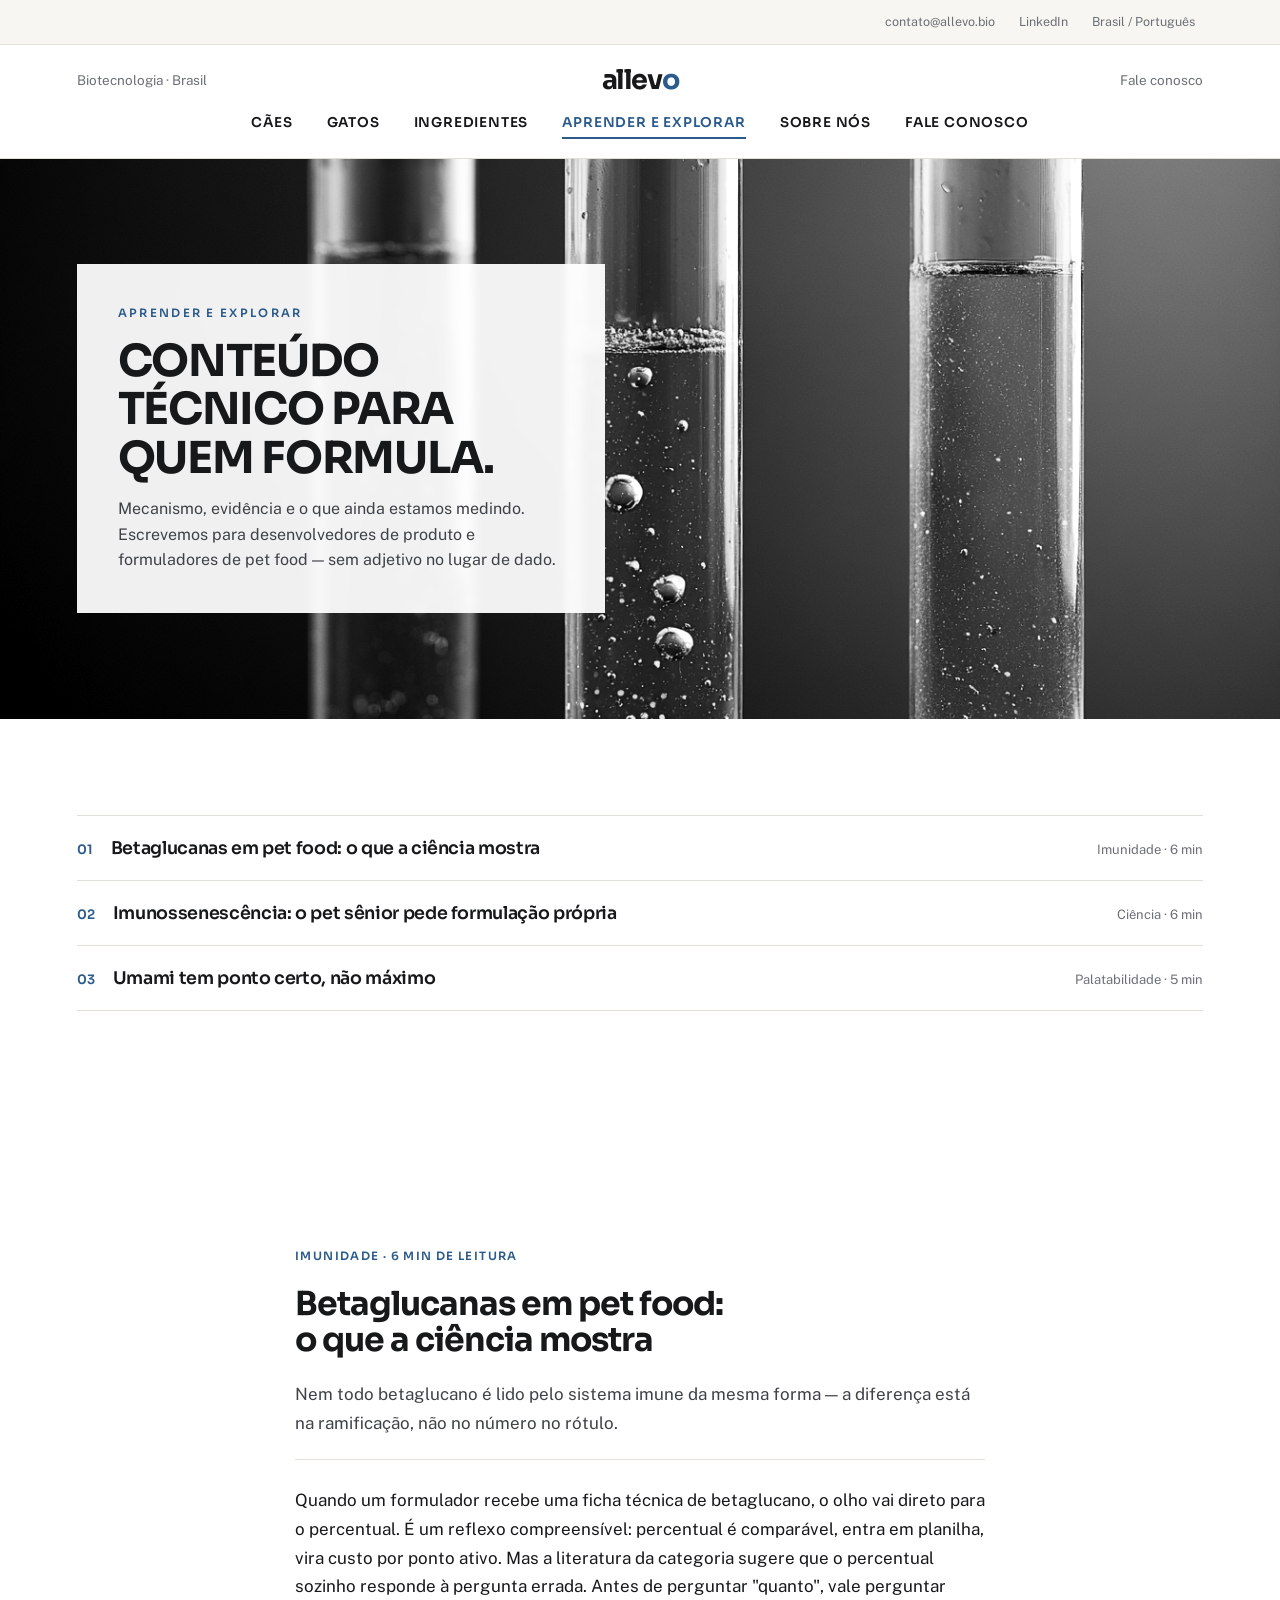
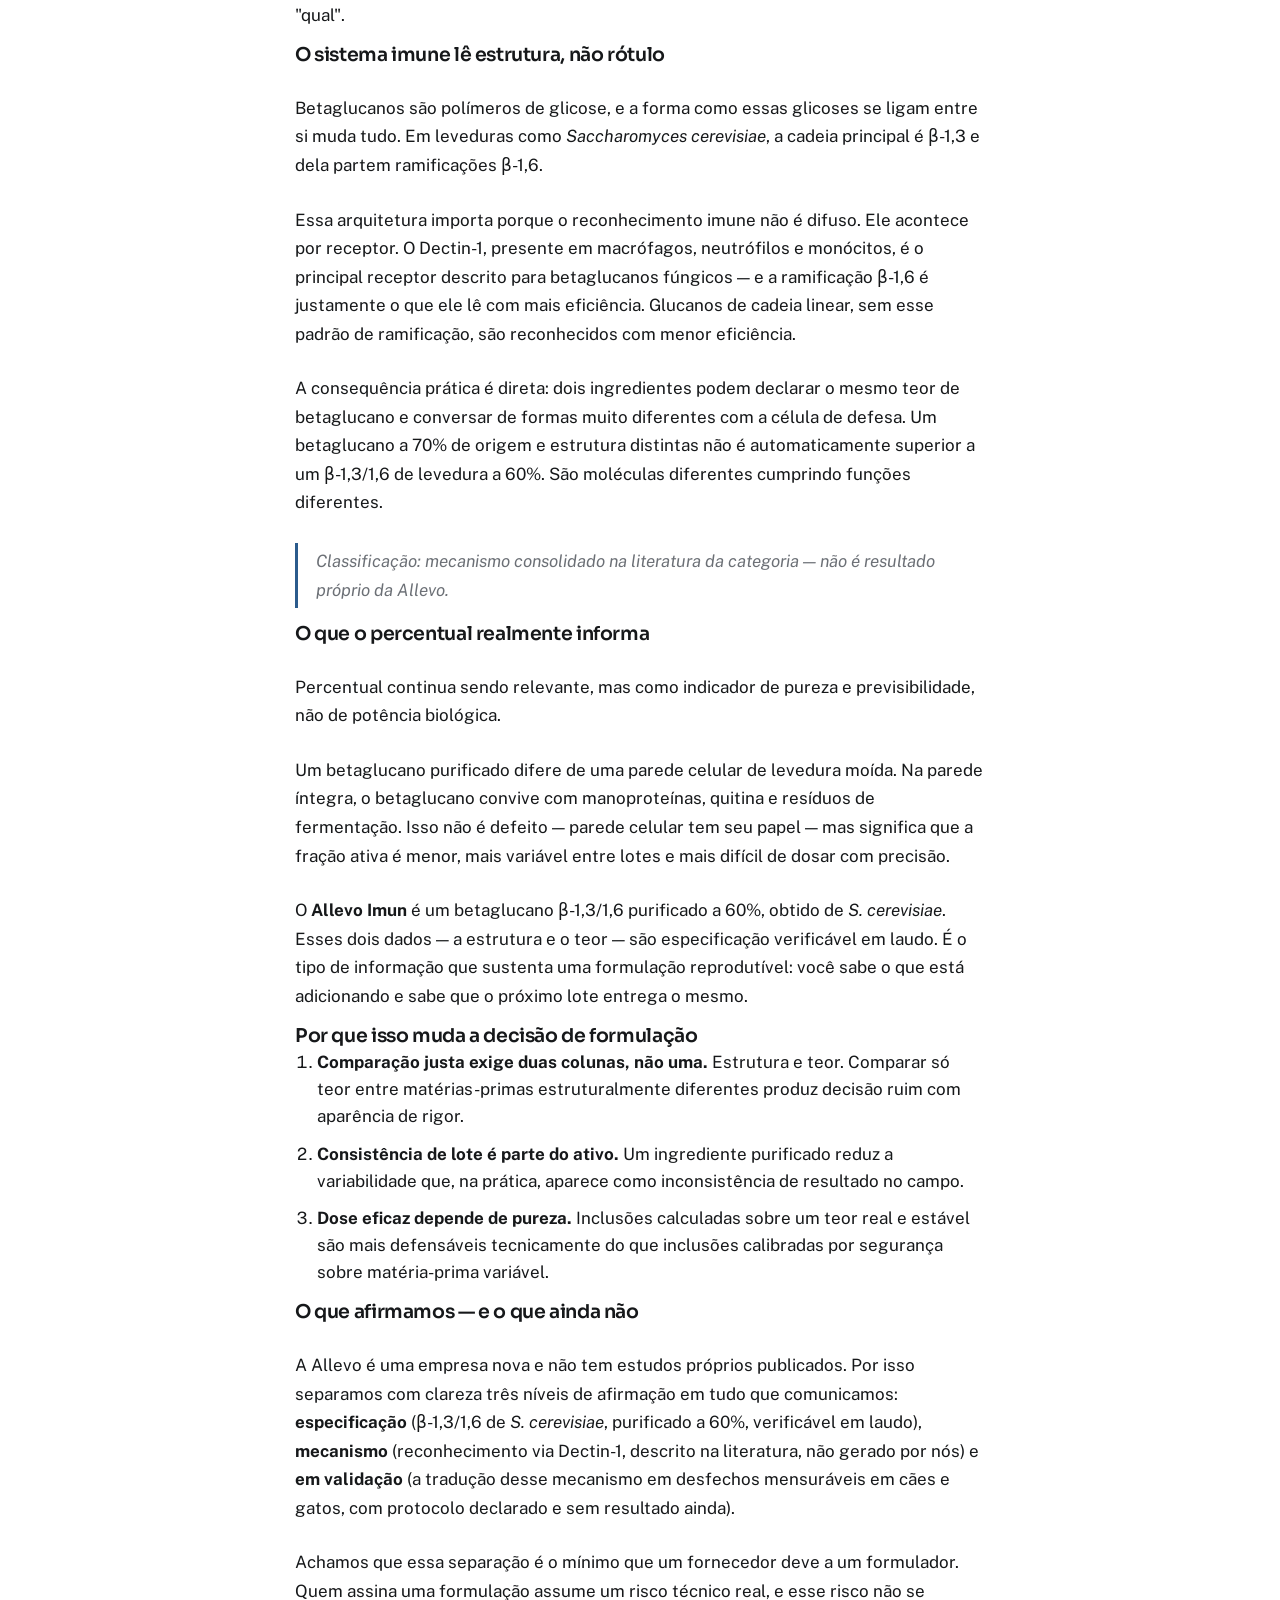
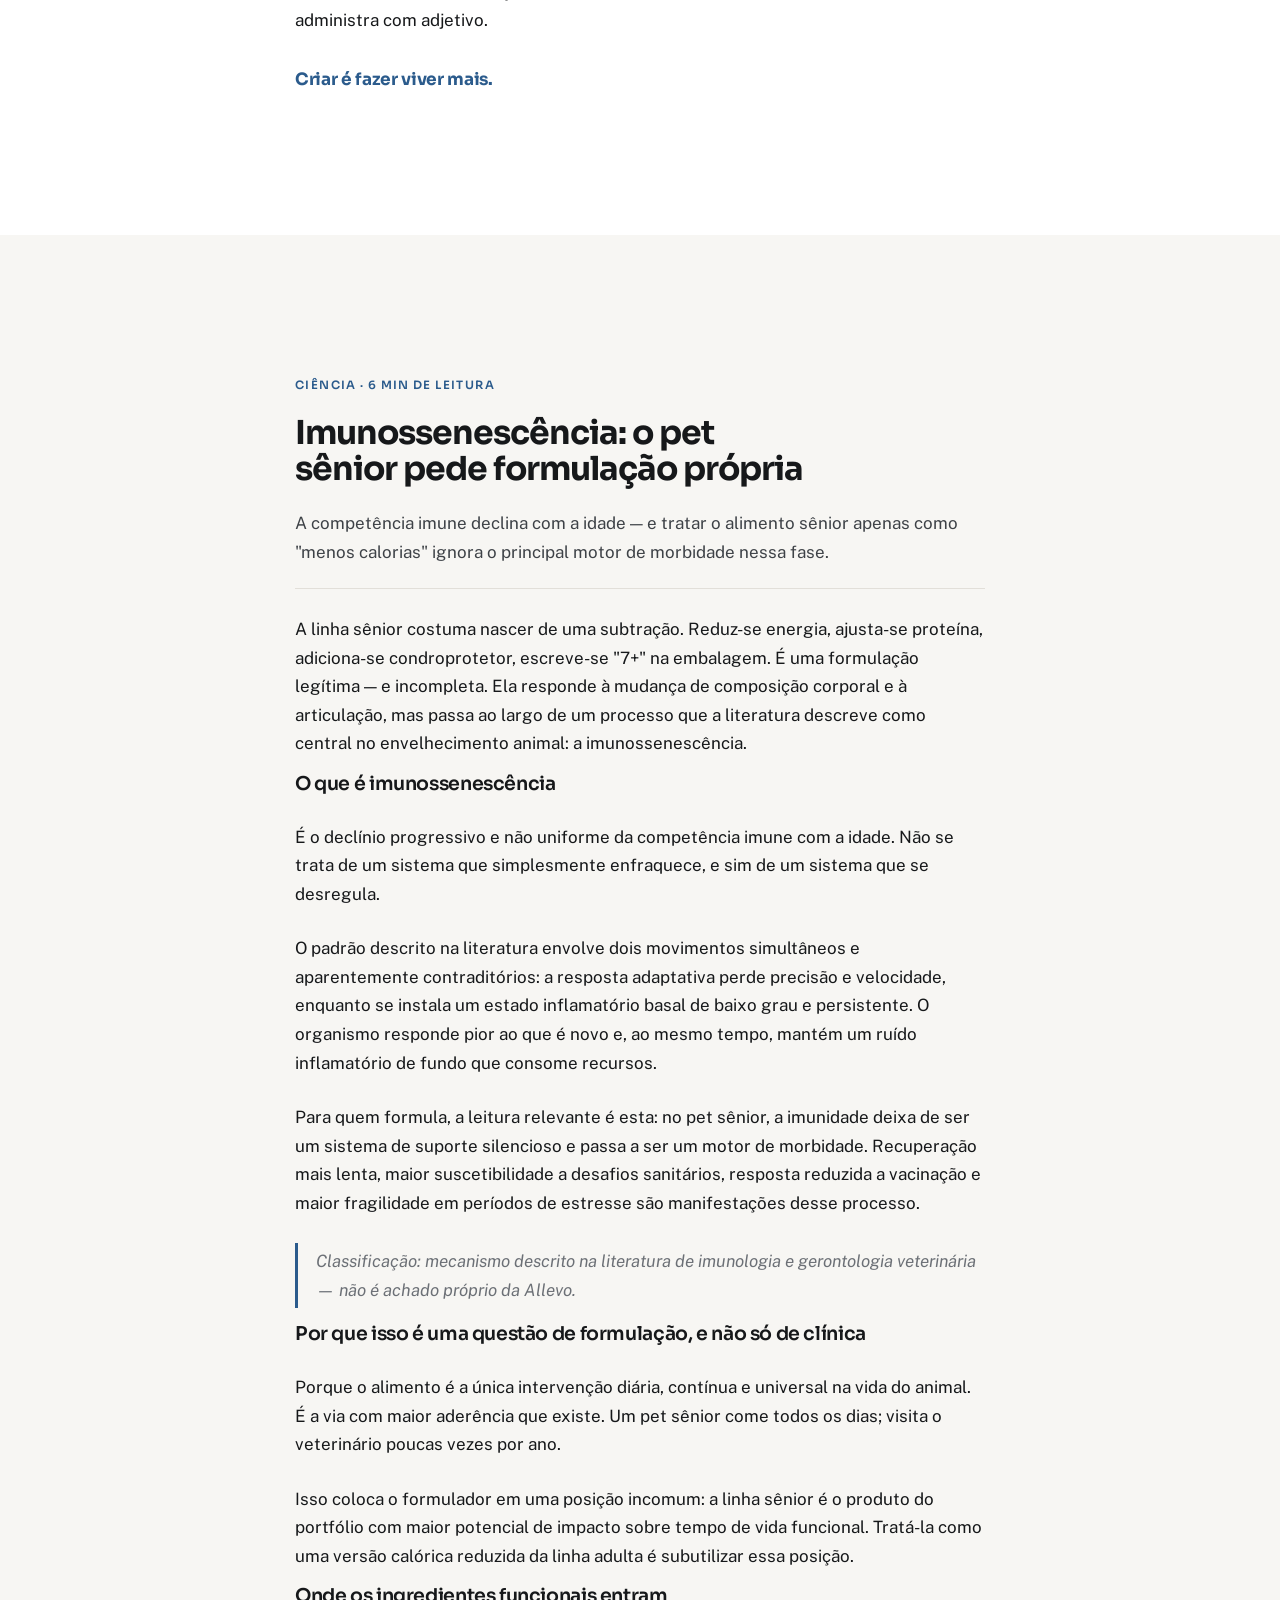
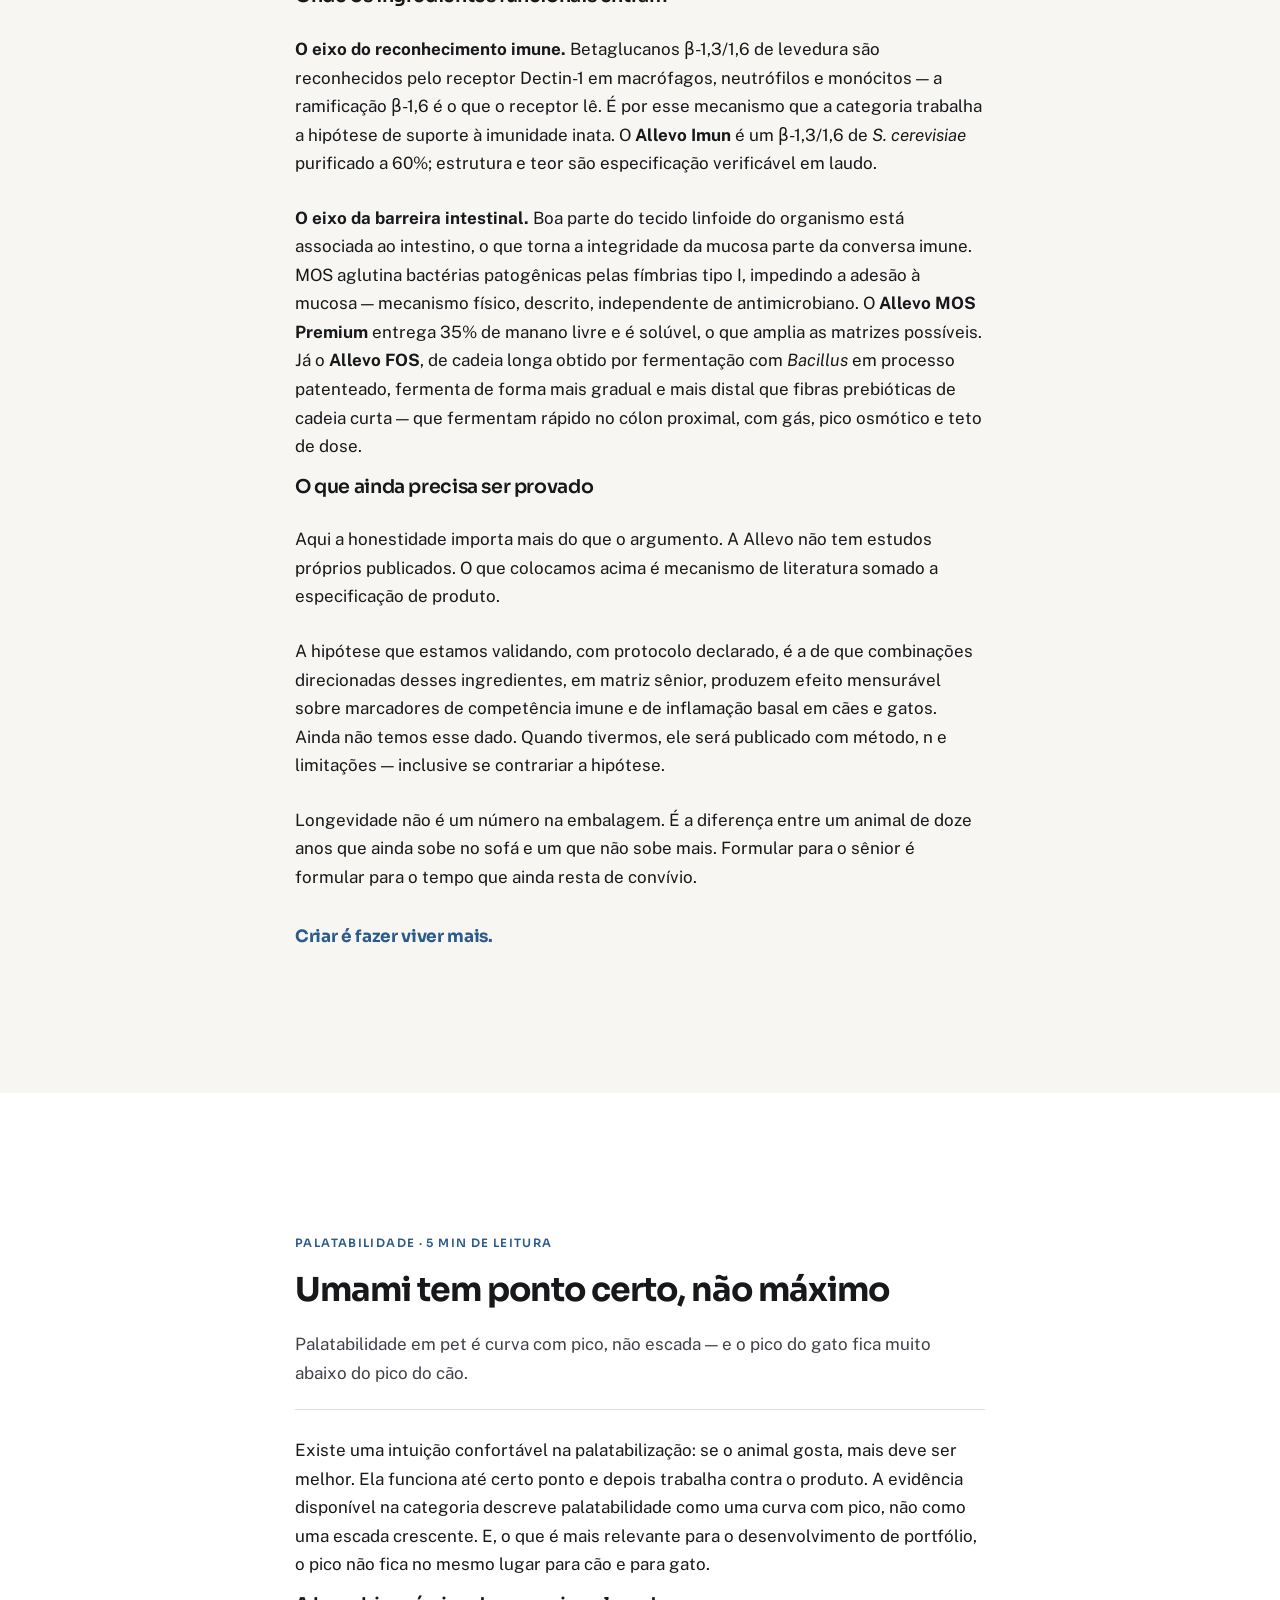
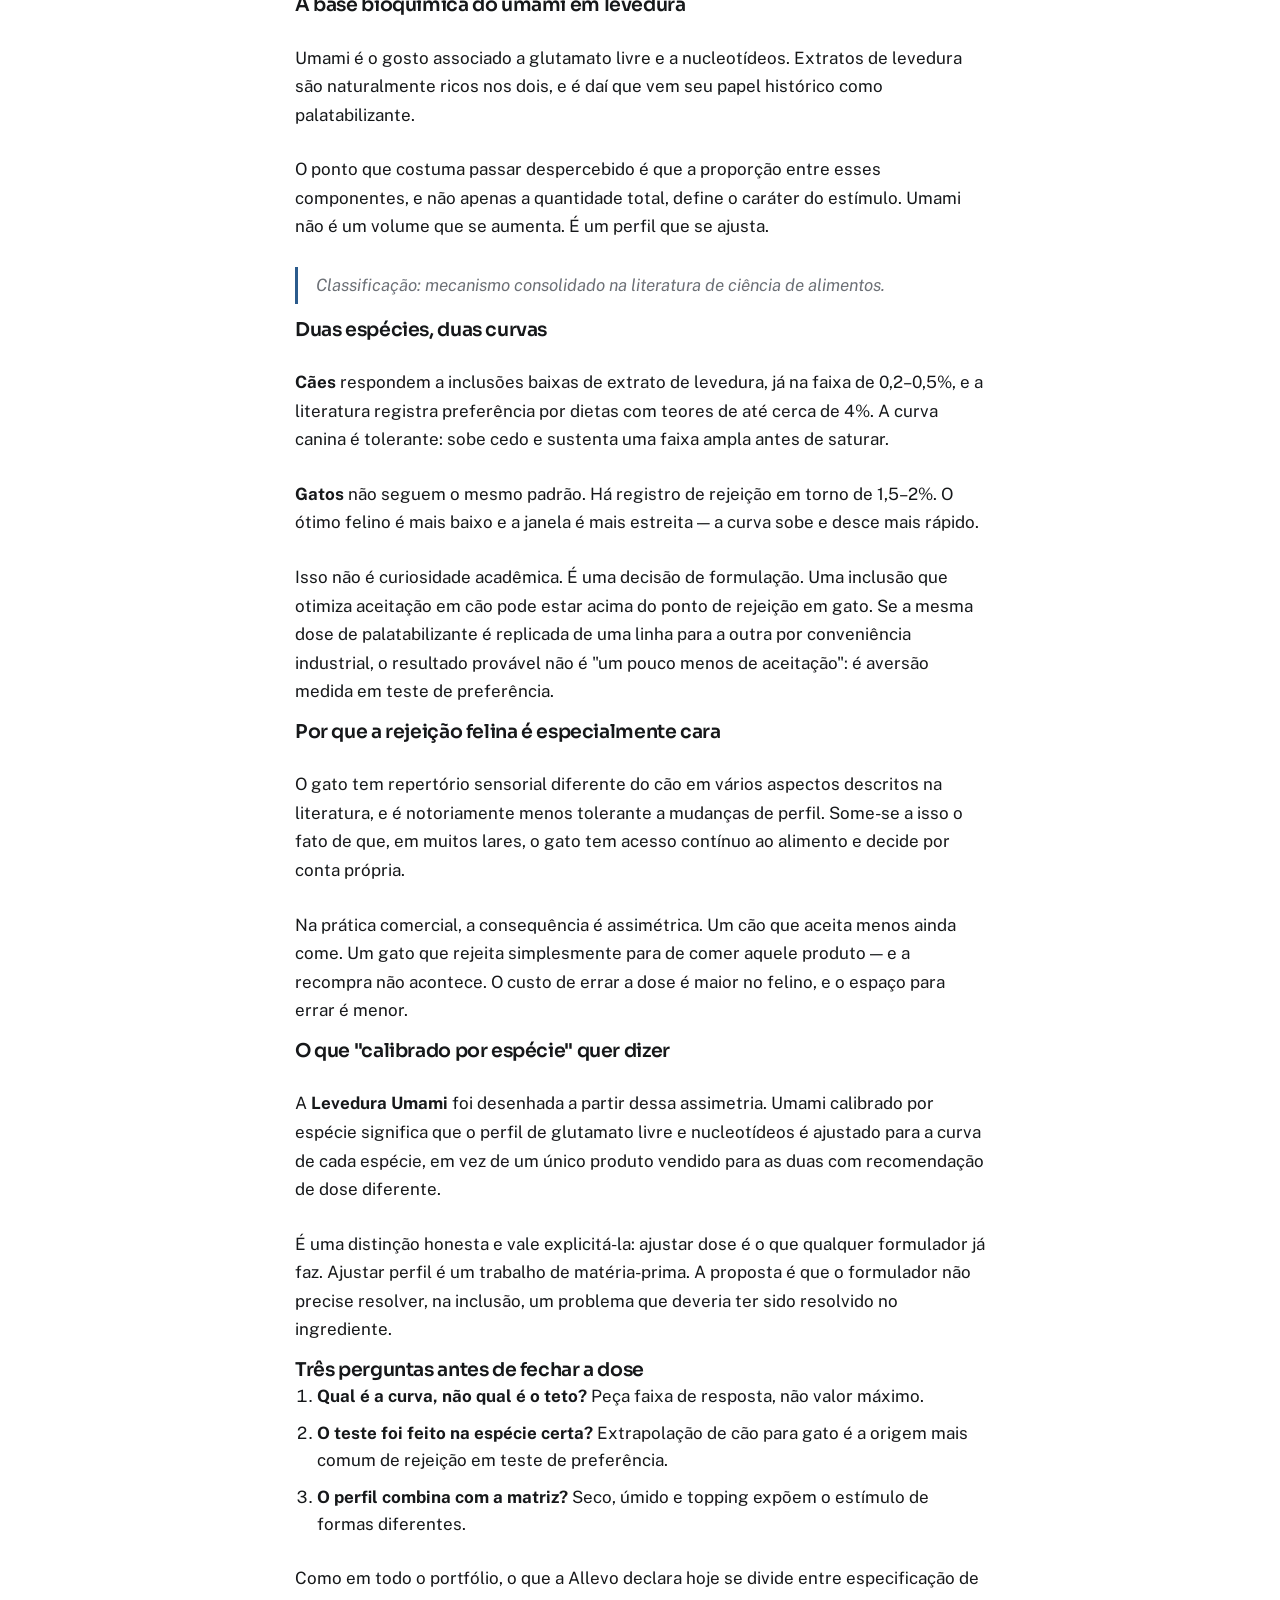
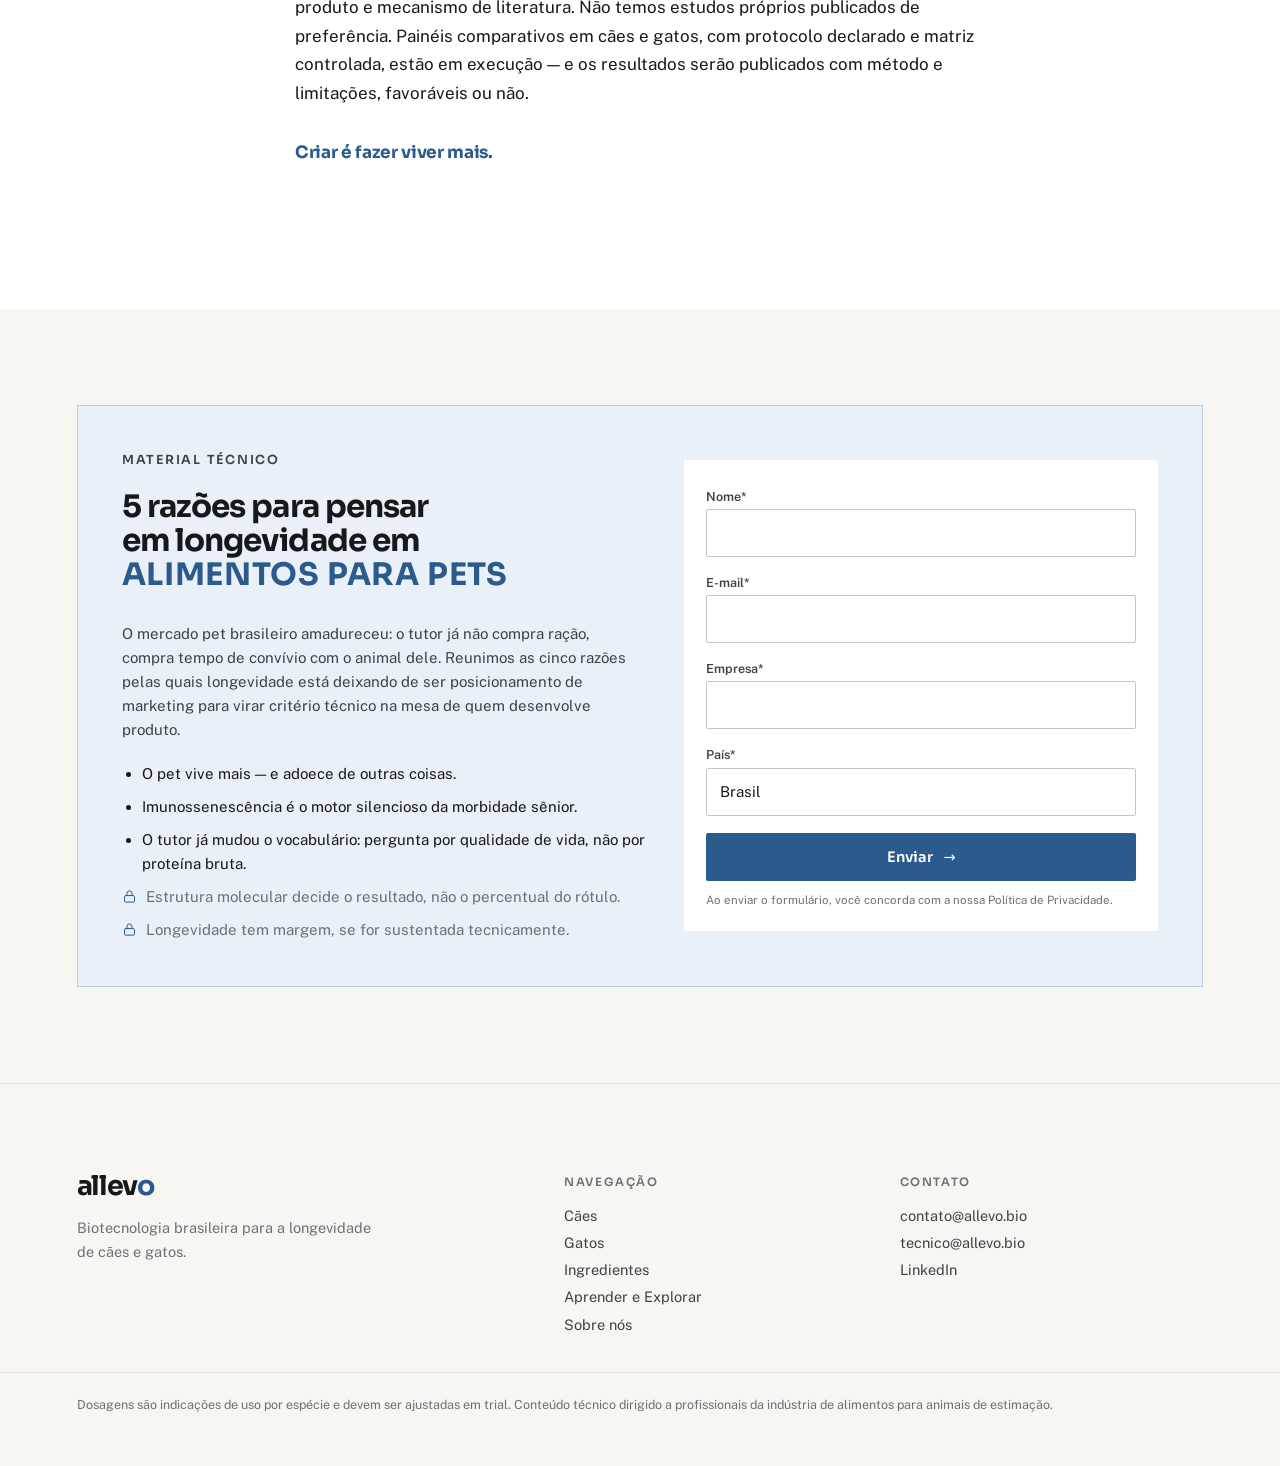
==== commit 1e44f7b1: "Reverte o simbolo do wordmark Voltou a ser texto puro allevo, sem o icone dos dois arcos. Remove tam" ====
--- a/aprender.html
+++ b/aprender.html
@@ -21,7 +21,7 @@
 <link rel="preconnect" href="https://fonts.googleapis.com">
 <link rel="preconnect" href="https://fonts.gstatic.com" crossorigin>
 <link href="https://fonts.googleapis.com/css2?family=Sora:wght@400;600;700&family=Public+Sans:wght@400;500;600;700&display=swap" rel="stylesheet">
-<link rel="stylesheet" href="styles.css?v=82307e81">
+<link rel="stylesheet" href="styles.css?v=478d93d6">
 </head>
 <body>
 
@@ -36,7 +36,7 @@
 <header class="nav">
   <div class="nav-in">
     <div class="nav-side"><span>Biotecnologia · Brasil</span></div>
-    <a class="wordmark" href="index.html"><svg class="mark" viewBox="0 0 48 48" aria-hidden="true"><g fill="none" stroke="currentColor" stroke-width="5" stroke-linecap="round" stroke-linejoin="round"><path d="M7 20a12 12 0 0 0 24 0"/><path d="M25 24a9 9 0 0 0 18 0"/></g></svg><span class="wm-t">allev<span>o</span></span></a>
+    <a class="wordmark" href="index.html">allev<span>o</span></a>
     <div class="nav-side nav-side--r"><a href="index.html#contato" style="color:inherit;text-decoration:none">Fale conosco</a></div>
   </div>
   <nav class="nav-links">
@@ -218,7 +218,7 @@
 <footer>
   <div class="spine foot">
     <div class="stack g16">
-      <a class="wordmark" href="index.html"><svg class="mark" viewBox="0 0 48 48" aria-hidden="true"><g fill="none" stroke="currentColor" stroke-width="5" stroke-linecap="round" stroke-linejoin="round"><path d="M7 20a12 12 0 0 0 24 0"/><path d="M25 24a9 9 0 0 0 18 0"/></g></svg><span class="wm-t">allev<span>o</span></span></a>
+      <a class="wordmark" href="index.html">allev<span>o</span></a>
       <p style="color:var(--muted);font-size:14.5px;max-width:34ch">Biotecnologia brasileira para a longevidade de cães e gatos.</p>
     </div>
     <div>
--- a/styles.css
+++ b/styles.css
@@ -181,12 +181,7 @@
   font-size: 27px; letter-spacing: -0.05em;
   text-decoration: none; color: var(--ink); line-height: 1;
   justify-self: center;
-  display: inline-flex; align-items: center; gap: 9px;
-}
-/* Dois arcos na mesma linha de base: vinculo no cruzamento, convivio no chao
-   compartilhado, e a forma de tigela entrega nutricao sem precisar apontar. */
-.mark { width: 1.05em; height: 1.05em; flex: none; }
-.wm-t { display: inline; }
+}
 .wordmark span { color: var(--allevo); }
 
 .nav-links {
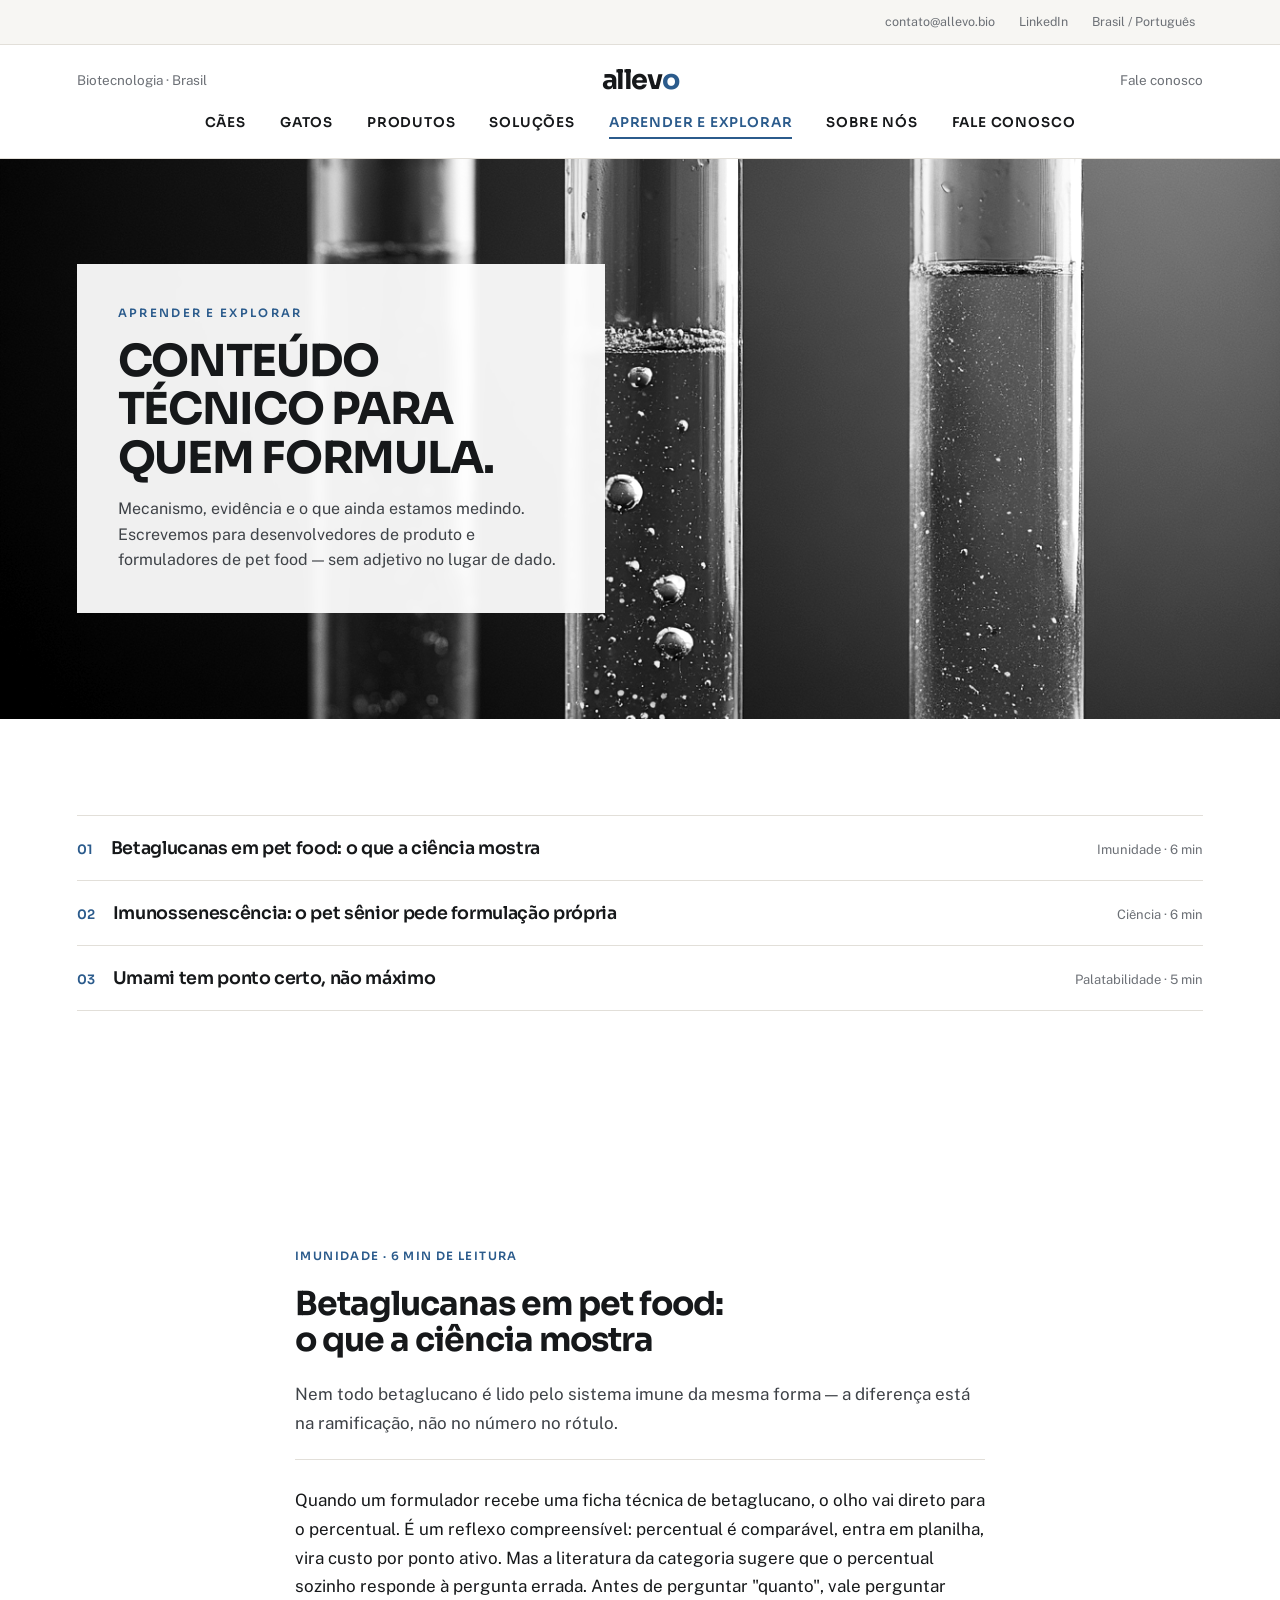
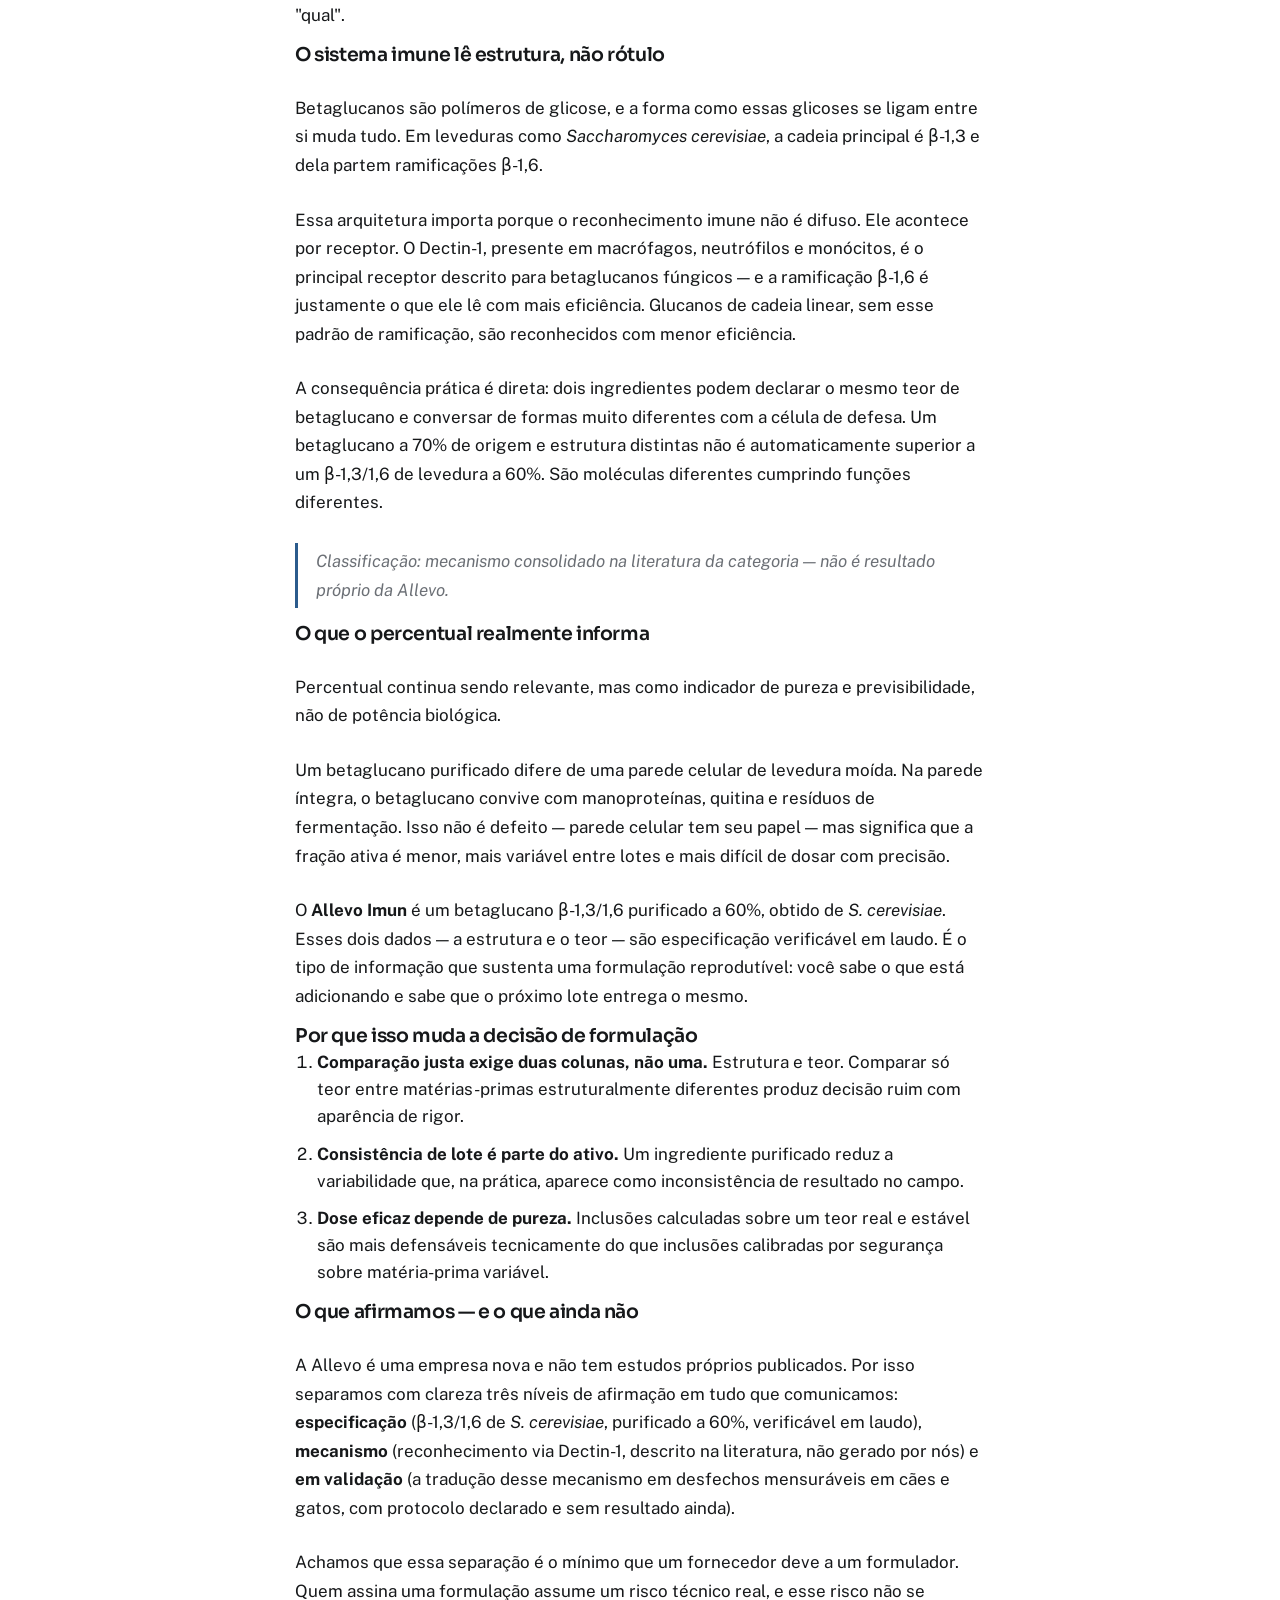
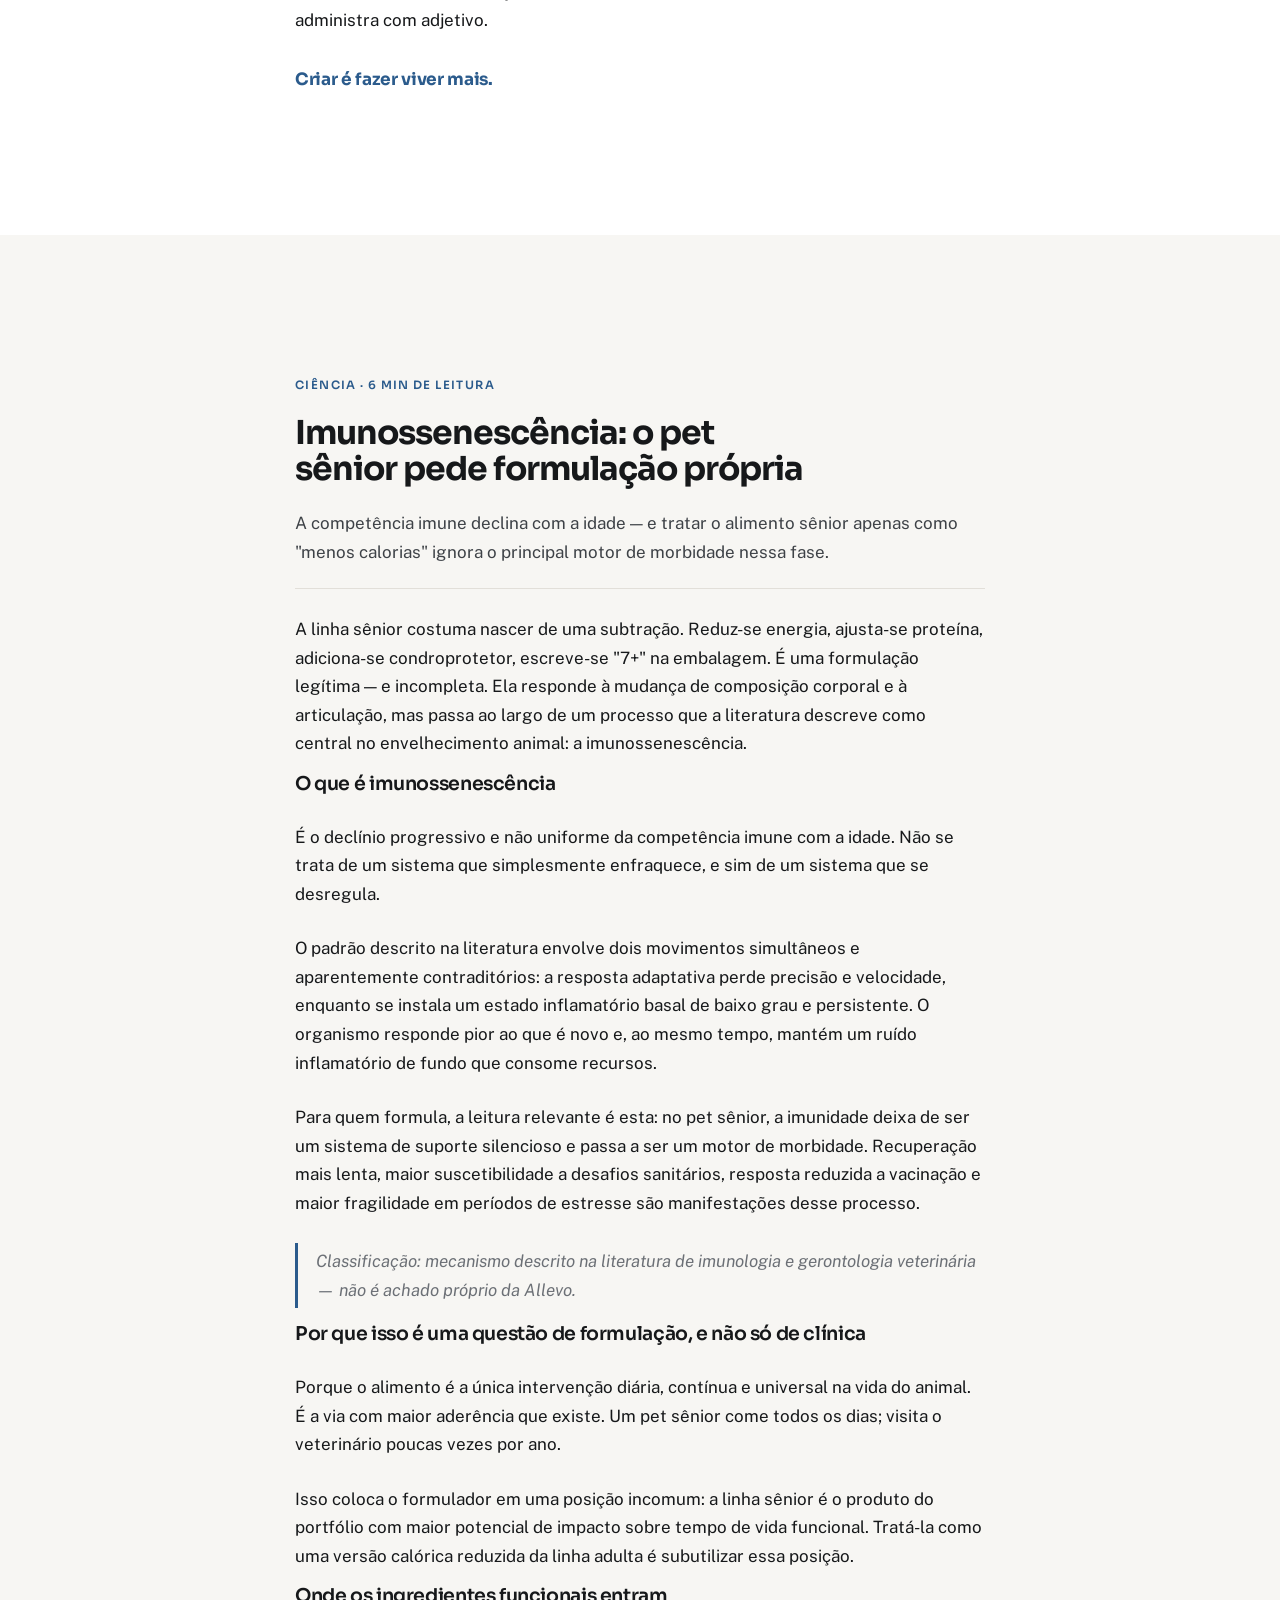
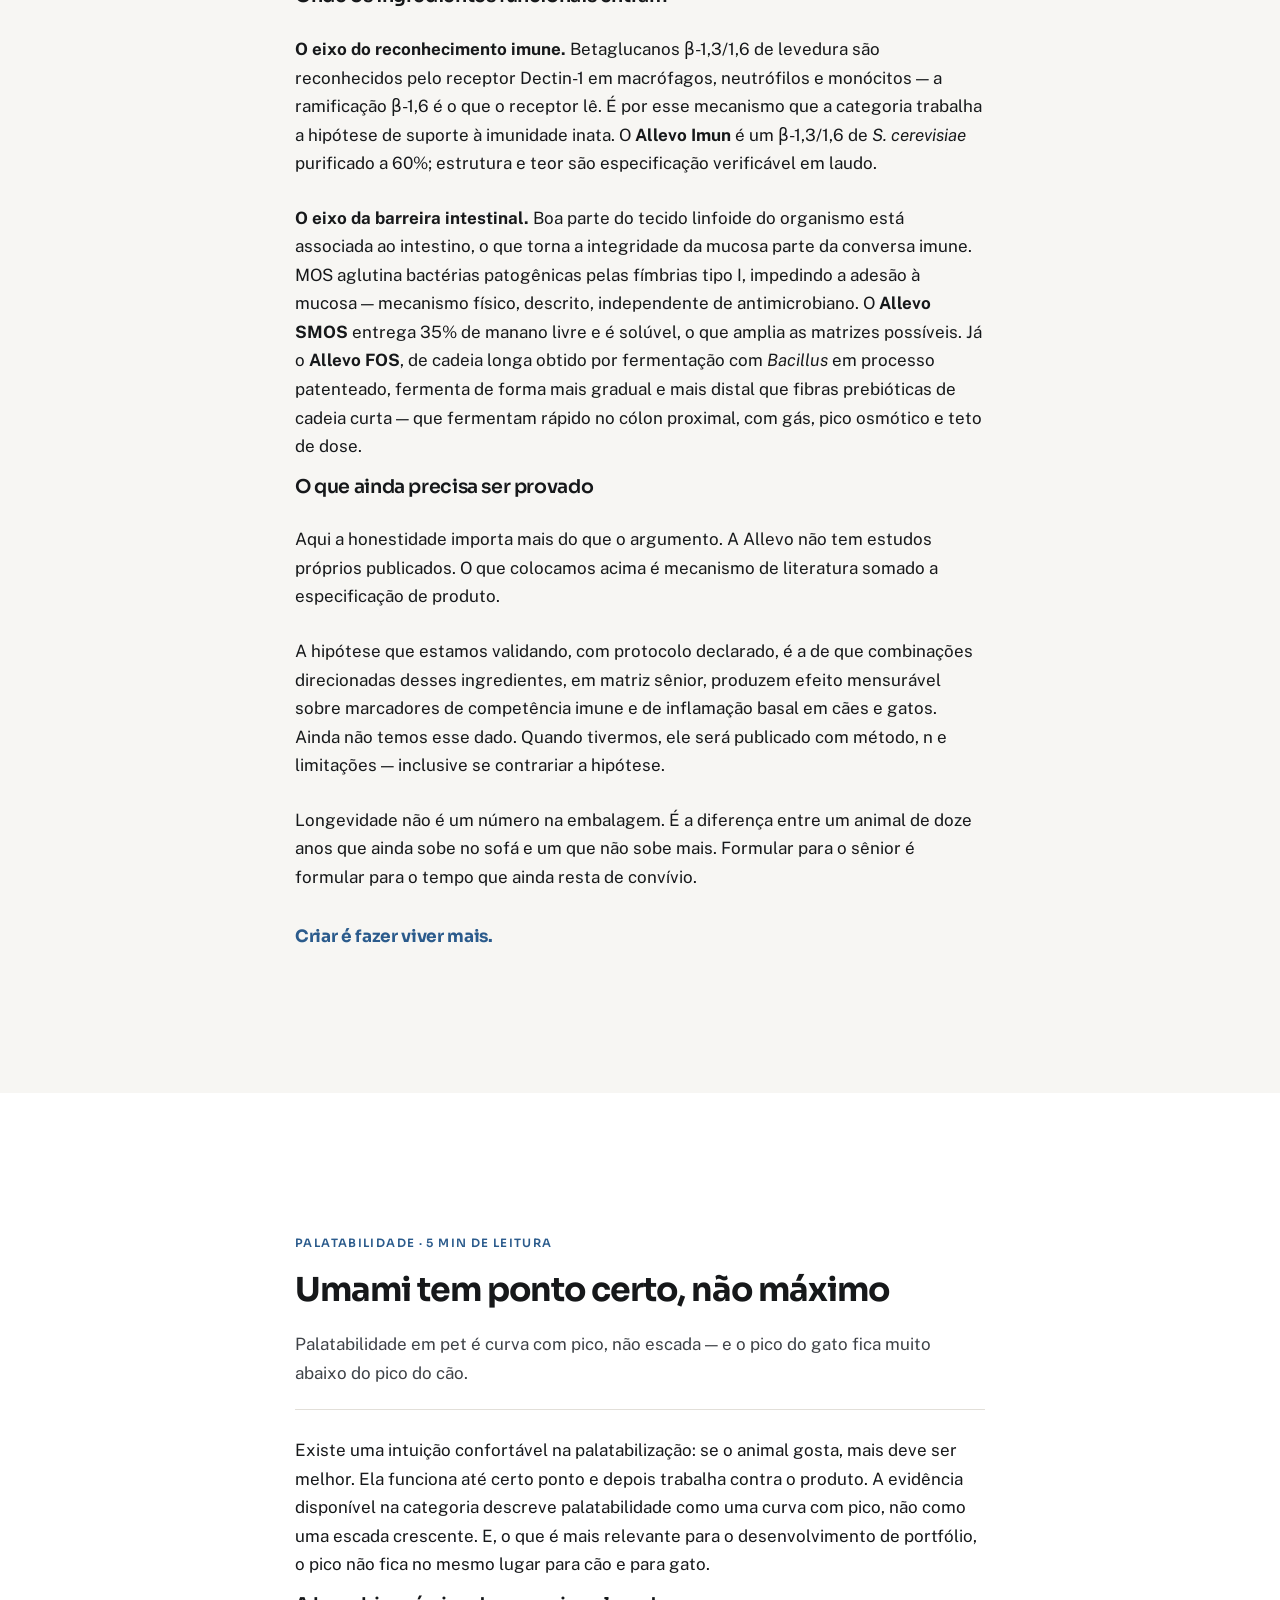
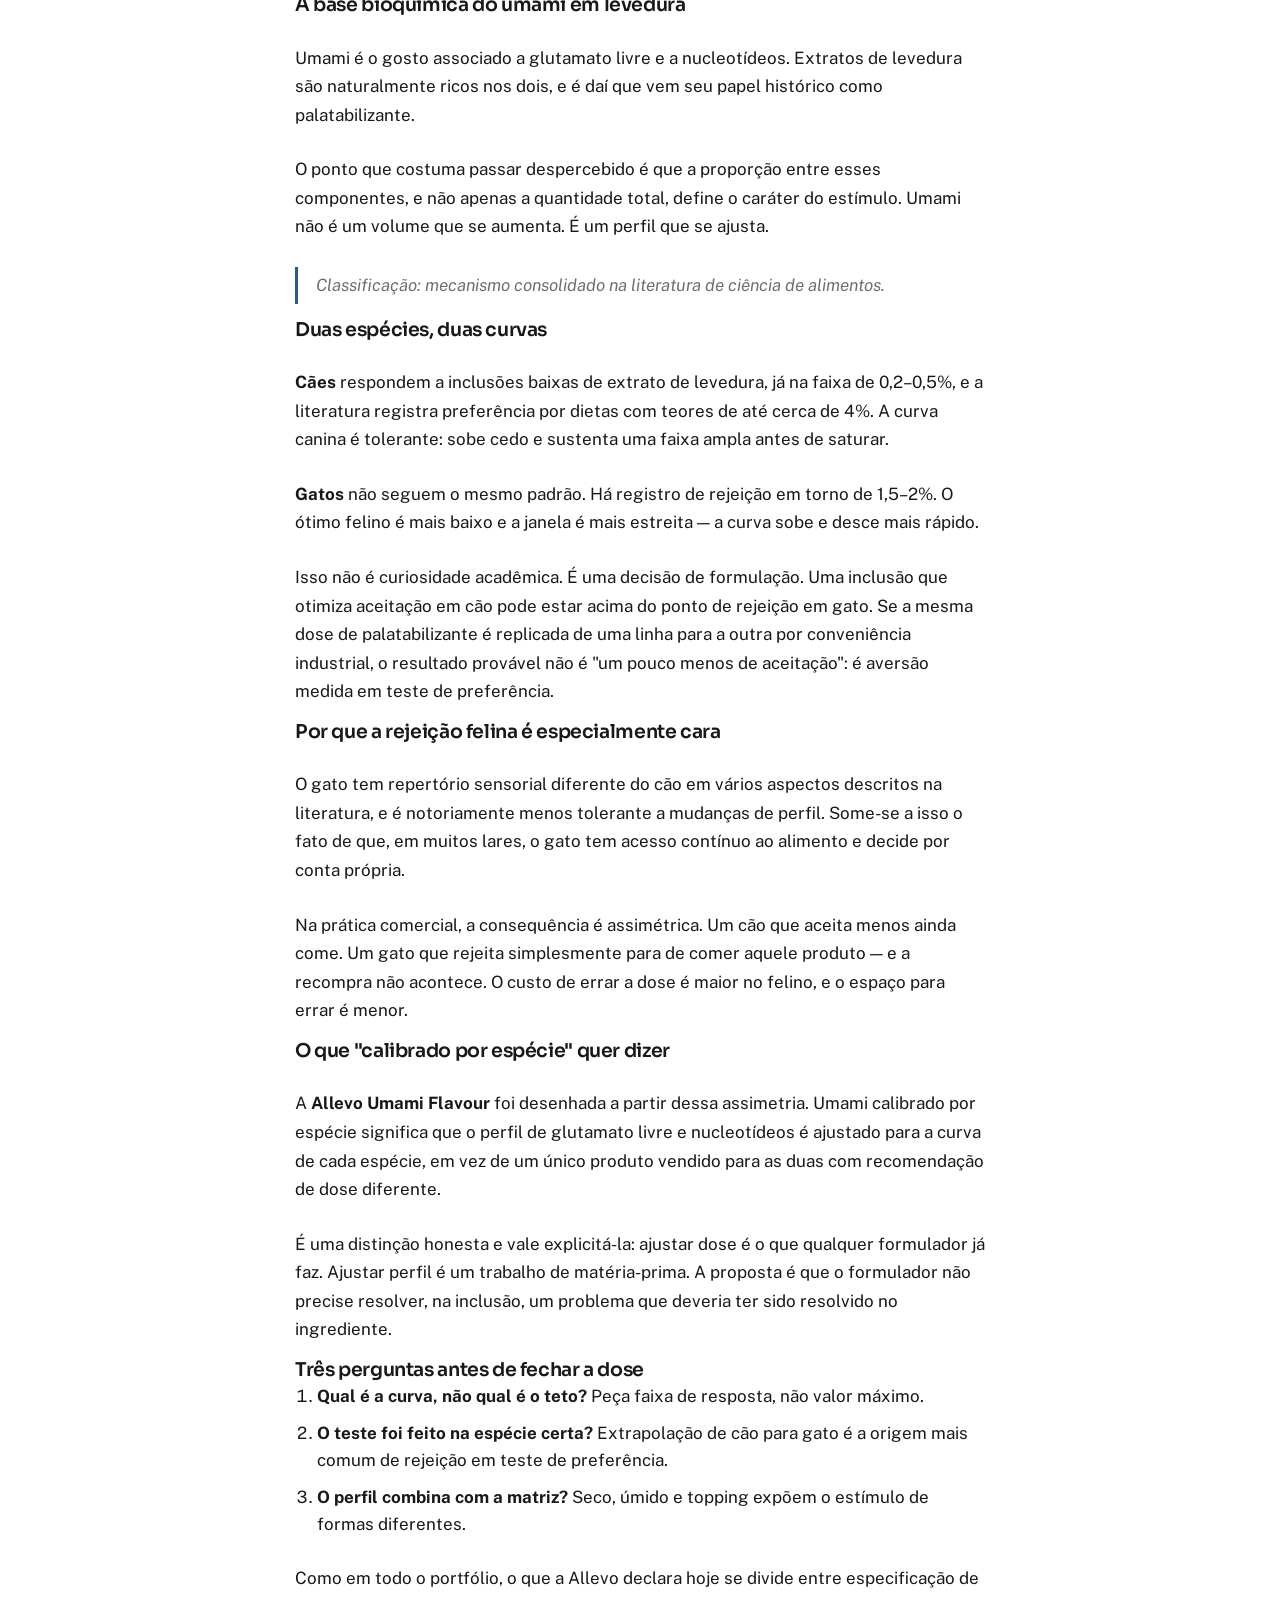
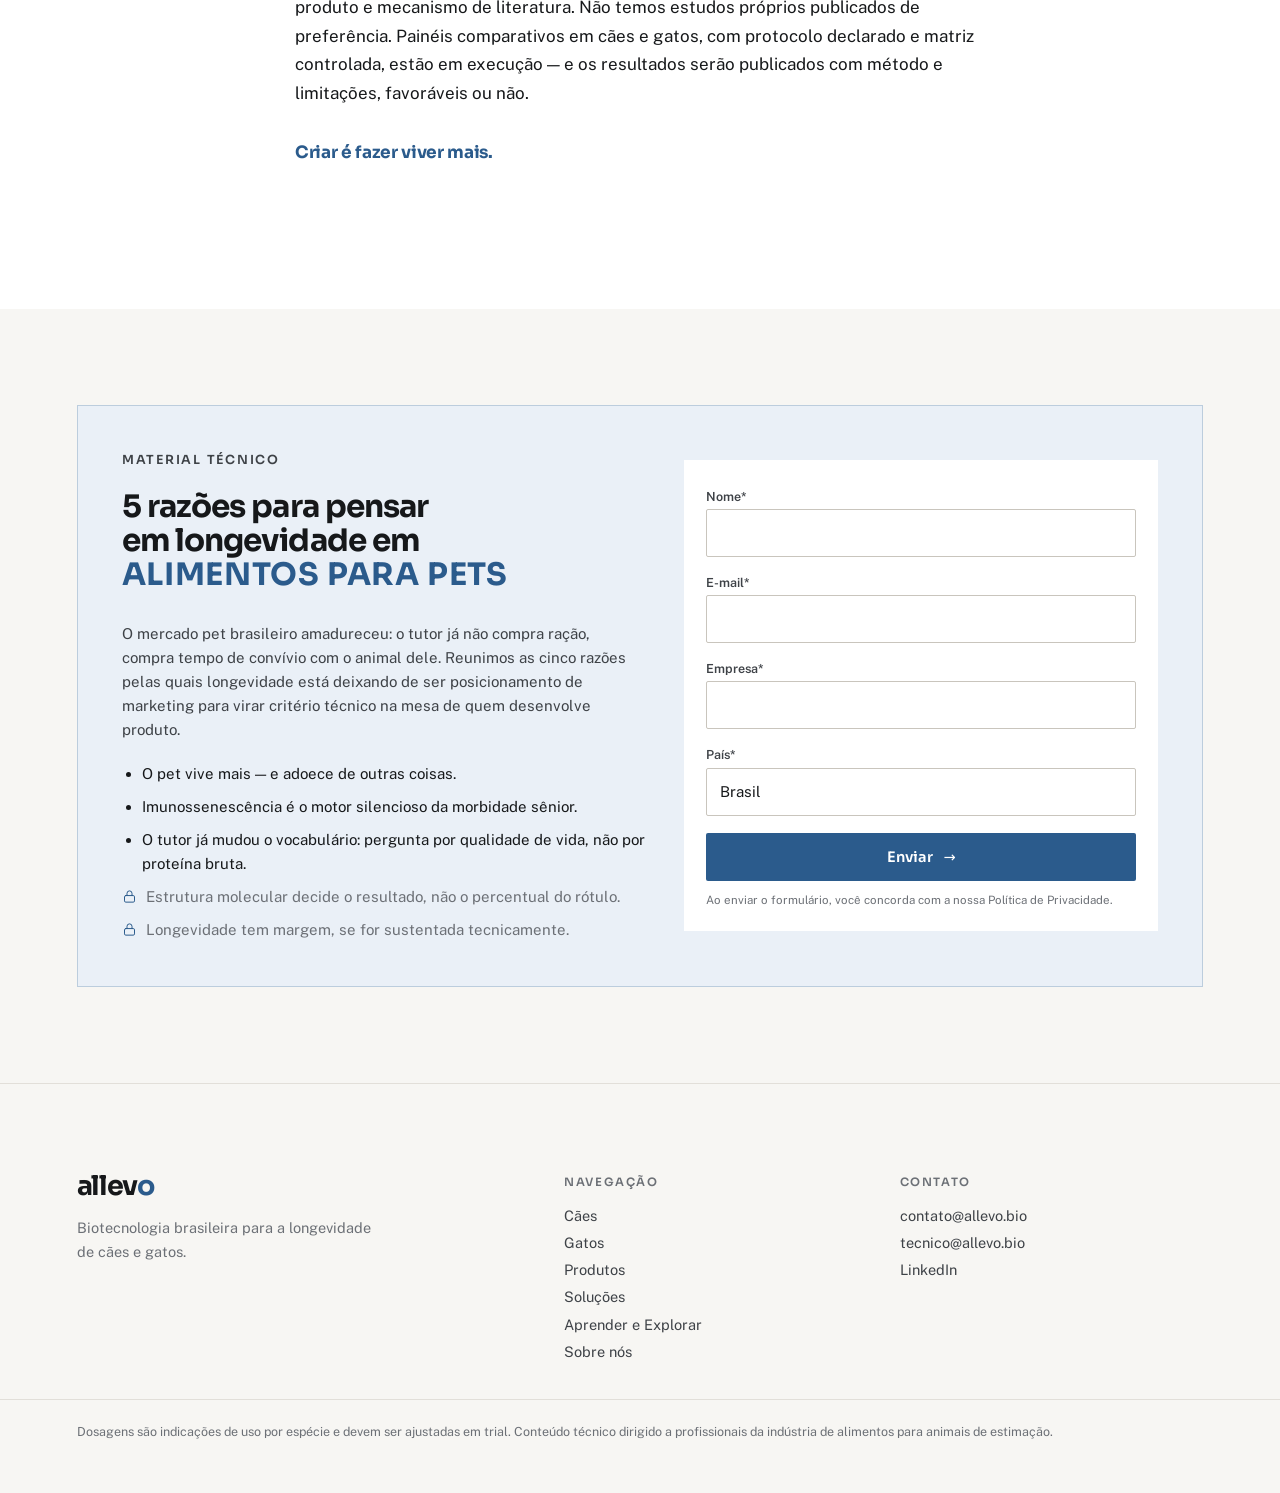
==== commit 282ad391: "Reestrutura nav: Produtos + Soluções, renomeia lineup de produtos - Ingredientes vira Produtos (ingr" ====
--- a/aprender.html
+++ b/aprender.html
@@ -21,7 +21,7 @@
 <link rel="preconnect" href="https://fonts.googleapis.com">
 <link rel="preconnect" href="https://fonts.gstatic.com" crossorigin>
 <link href="https://fonts.googleapis.com/css2?family=Sora:wght@400;600;700&family=Public+Sans:wght@400;500;600;700&display=swap" rel="stylesheet">
-<link rel="stylesheet" href="styles.css?v=478d93d6">
+<link rel="stylesheet" href="styles.css?v=52a66c72">
 </head>
 <body>
 
@@ -42,7 +42,15 @@
   <nav class="nav-links">
       <a href="caes.html">Cães</a>
       <a href="gatos.html">Gatos</a>
-      <a href="ingredientes.html">Ingredientes</a>
+      <a href="produtos.html">Produtos</a>
+      <div class="nav-drop">
+        <a href="solucoes.html">Soluções</a>
+        <div class="nav-drop-menu">
+          <a href="solucoes.html#imunidade">Imunidade</a>
+          <a href="solucoes.html#longevidade">Longevidade</a>
+          <a href="solucoes.html#palatabilidade">Palatabilidade</a>
+        </div>
+      </div>
       <a href="aprender.html" aria-current="page">Aprender e Explorar</a>
       <a href="sobre.html">Sobre nós</a>
       <a href="index.html#contato">Fale conosco</a>
@@ -51,7 +59,8 @@
     <div class="nav-mob-in">
       <a href="caes.html">Cães</a>
       <a href="gatos.html">Gatos</a>
-      <a href="ingredientes.html">Ingredientes</a>
+      <a href="produtos.html">Produtos</a>
+      <a href="solucoes.html">Soluções</a>
       <a href="aprender.html" aria-current="page">Aprender e Explorar</a>
       <a href="sobre.html">Sobre nós</a>
       <a href="index.html#contato">Fale conosco</a>
@@ -138,7 +147,7 @@
 
       <h3>Onde os ingredientes funcionais entram</h3>
       <p><strong>O eixo do reconhecimento imune.</strong> Betaglucanos β-1,3/1,6 de levedura são reconhecidos pelo receptor Dectin-1 em macrófagos, neutrófilos e monócitos — a ramificação β-1,6 é o que o receptor lê. É por esse mecanismo que a categoria trabalha a hipótese de suporte à imunidade inata. O <strong>Allevo Imun</strong> é um β-1,3/1,6 de <em>S. cerevisiae</em> purificado a 60%; estrutura e teor são especificação verificável em laudo.</p>
-      <p><strong>O eixo da barreira intestinal.</strong> Boa parte do tecido linfoide do organismo está associada ao intestino, o que torna a integridade da mucosa parte da conversa imune. MOS aglutina bactérias patogênicas pelas fímbrias tipo I, impedindo a adesão à mucosa — mecanismo físico, descrito, independente de antimicrobiano. O <strong>Allevo MOS Premium</strong> entrega 35% de manano livre e é solúvel, o que amplia as matrizes possíveis. Já o <strong>Allevo FOS</strong>, de cadeia longa obtido por fermentação com <em>Bacillus</em> em processo patenteado, fermenta de forma mais gradual e mais distal que fibras prebióticas de cadeia curta — que fermentam rápido no cólon proximal, com gás, pico osmótico e teto de dose.</p>
+      <p><strong>O eixo da barreira intestinal.</strong> Boa parte do tecido linfoide do organismo está associada ao intestino, o que torna a integridade da mucosa parte da conversa imune. MOS aglutina bactérias patogênicas pelas fímbrias tipo I, impedindo a adesão à mucosa — mecanismo físico, descrito, independente de antimicrobiano. O <strong>Allevo SMOS</strong> entrega 35% de manano livre e é solúvel, o que amplia as matrizes possíveis. Já o <strong>Allevo FOS</strong>, de cadeia longa obtido por fermentação com <em>Bacillus</em> em processo patenteado, fermenta de forma mais gradual e mais distal que fibras prebióticas de cadeia curta — que fermentam rápido no cólon proximal, com gás, pico osmótico e teto de dose.</p>
 
       <h3>O que ainda precisa ser provado</h3>
       <p>Aqui a honestidade importa mais do que o argumento. A Allevo não tem estudos próprios publicados. O que colocamos acima é mecanismo de literatura somado a especificação de produto.</p>
@@ -172,7 +181,7 @@
       <p>Na prática comercial, a consequência é assimétrica. Um cão que aceita menos ainda come. Um gato que rejeita simplesmente para de comer aquele produto — e a recompra não acontece. O custo de errar a dose é maior no felino, e o espaço para errar é menor.</p>
 
       <h3>O que "calibrado por espécie" quer dizer</h3>
-      <p>A <strong>Levedura Umami</strong> foi desenhada a partir dessa assimetria. Umami calibrado por espécie significa que o perfil de glutamato livre e nucleotídeos é ajustado para a curva de cada espécie, em vez de um único produto vendido para as duas com recomendação de dose diferente.</p>
+      <p>A <strong>Allevo Umami Flavour</strong> foi desenhada a partir dessa assimetria. Umami calibrado por espécie significa que o perfil de glutamato livre e nucleotídeos é ajustado para a curva de cada espécie, em vez de um único produto vendido para as duas com recomendação de dose diferente.</p>
       <p>É uma distinção honesta e vale explicitá-la: ajustar dose é o que qualquer formulador já faz. Ajustar perfil é um trabalho de matéria-prima. A proposta é que o formulador não precise resolver, na inclusão, um problema que deveria ter sido resolvido no ingrediente.</p>
 
       <h3>Três perguntas antes de fechar a dose</h3>
@@ -226,7 +235,8 @@
       <div class="foot-col">
         <a href="caes.html">Cães</a>
         <a href="gatos.html">Gatos</a>
-        <a href="ingredientes.html">Ingredientes</a>
+        <a href="produtos.html">Produtos</a>
+        <a href="solucoes.html">Soluções</a>
         <a href="aprender.html">Aprender e Explorar</a>
         <a href="sobre.html">Sobre nós</a>
       </div>
--- a/styles.css
+++ b/styles.css
@@ -60,6 +60,10 @@
 }
 
 * { box-sizing: border-box; }
+
+/* A nav e sticky (~86px). Sem isto o scroll suave entrega o leitor com o
+   destino parcialmente encoberto pelo proprio cabecalho. */
+section[id], article[id] { scroll-margin-top: 96px; }
 html { scroll-behavior: smooth; }
 @media (prefers-reduced-motion: reduce) { html { scroll-behavior: auto; } }
 
@@ -74,7 +78,14 @@
   overflow-x: hidden;
 }
 
-img { display: block; max-width: 100%; }
+/* Fade-in ao carregar. Cache/back-nav pulam a transicao (o navegador ja tem
+   o bitmap, nao ha o que revelar); carregamento fresco recebe 400ms. O
+   reveal.js adiciona .is-loaded via JS; sem JS o media query abaixo garante
+   que a foto nunca fica presa em opacity:0. */
+img { display: block; max-width: 100%; opacity: 0; transition: opacity 400ms var(--ease); }
+img.no-fade { transition: none; }
+img.is-loaded { opacity: 1; }
+@media (scripting: none) { img { opacity: 1; transition: none; } }
 
 /* Toda fotografia do site vive em preto e branco. */
 .bw { filter: grayscale(100%) contrast(1.05); }
@@ -134,7 +145,7 @@
   font-family: var(--display); font-size: 14.5px; font-weight: 600;
   letter-spacing: 0.01em; text-decoration: none; cursor: pointer;
   transition: transform 150ms var(--ease), background-color 170ms ease,
-              color 170ms ease, border-color 170ms ease;
+              color 170ms ease, border-color 170ms ease, filter 170ms ease;
 }
 .btn:active { transform: scale(0.975); }
 .btn:focus-visible { outline: 2px solid var(--allevo); outline-offset: 3px; }
@@ -199,6 +210,33 @@
 .nav-links a[aria-current="page"] { color: var(--allevo); border-color: var(--allevo); }
 @media (hover:hover){ .nav-links a:hover { color: var(--allevo); } }
 @media (min-width: 900px) { .nav-links { display: flex; } }
+
+/* Soluções: único item com submenu. Hover/focus-within — sem JS, porque o
+   resto do site já vive sem framework e um toggle de menu não merece um. */
+.nav-drop { position: relative; display: inline-flex; }
+.nav-drop-menu {
+  position: absolute; top: 100%; left: 50%; transform: translate(-50%, 4px);
+  margin-top: 12px;
+  background: var(--white); border: 1px solid var(--line); border-radius: 12px;
+  padding: 8px; min-width: 190px;
+  box-shadow: 0 16px 40px rgba(20, 24, 20, 0.10);
+  display: flex; flex-direction: column; gap: 2px;
+  opacity: 0; visibility: hidden; pointer-events: none;
+  transition: opacity 160ms var(--ease), transform 160ms var(--ease), visibility 160ms;
+  z-index: 30;
+}
+.nav-drop-menu a {
+  font-family: var(--sans); font-size: 14px; font-weight: 600;
+  letter-spacing: normal; text-transform: none;
+  color: var(--ink); text-decoration: none;
+  padding: 9px 12px; border-radius: 7px; border-bottom: none;
+}
+@media (hover:hover) { .nav-drop-menu a:hover { background: var(--allevo-sf); color: var(--allevo); } }
+.nav-drop-menu a:focus-visible { outline: 2px solid var(--allevo); outline-offset: -2px; border-radius: 7px; }
+.nav-drop:hover .nav-drop-menu, .nav-drop:focus-within .nav-drop-menu {
+  opacity: 1; visibility: visible; pointer-events: auto; transform: translate(-50%, 0);
+}
+@media (prefers-reduced-motion: reduce) { .nav-drop-menu { transition: none; } }
 
 /* Faixa rolável no mobile */
 /* A faixa cortava 3 dos 6 links sem nenhum sinal de que rolava. A mascara
@@ -355,6 +393,7 @@
 .need {
   display: flex; flex-direction: column; align-items: center;
   gap: 12px;
+  /* :active herda o mesmo fundo do hover — feedback de toque tambem sem mouse */
   padding: clamp(32px, 3.2vw, 44px) clamp(16px, 2vw, 24px) clamp(34px, 3.4vw, 48px);
   text-align: center; text-decoration: none;
   color: var(--ink);
@@ -377,6 +416,7 @@
   .need:hover .need-t { color: var(--allevo); }
 }
 .need:focus-visible { outline: 2px solid var(--allevo); outline-offset: -2px; }
+.need:active { background: var(--allevo-sf); }
 
 /* ------------------------------------------------------------ Atos (bandas) */
 
@@ -498,6 +538,8 @@
 .posts { display: grid; gap: 24px; grid-template-columns: 1fr; }
 @media (min-width: 760px) { .posts { grid-template-columns: repeat(3, 1fr); } }
 .post { text-decoration: none; color: var(--ink); display: flex; flex-direction: column; gap: 12px; }
+.post { transition: opacity 140ms var(--ease); }
+.post:active { opacity: 0.72; }
 .post-img { aspect-ratio: 3/2; width: 100%; object-fit: cover; }
 .post-meta {
   font-family: var(--display); font-size: 11.5px; font-weight: 600;
@@ -590,7 +632,8 @@
   transition: opacity 620ms var(--ease), transform 620ms var(--ease); }
 @media (prefers-reduced-motion: reduce) {
   .reveal { opacity: 1; transform: none; transition: none; }
-  .btn, .need, .post h3 { transition: none; }
+  .btn, .need, .post, .post h3, .toc a { transition: none; }
+  img { transition-duration: 120ms; }
 }
 
 /* --------------------------------------------------------------- Artigos */
@@ -620,6 +663,7 @@
   text-decoration: none; color: var(--ink);
   transition: padding-inline 200ms var(--ease), background-color 200ms ease;
 }
+.toc a:active { background: var(--paper); }
 .toc a:first-child { border-top: 1px solid var(--line); }
 .toc-n { font-family: var(--display); font-size: 13px; color: var(--allevo); font-weight: 600; }
 .toc-t { font-family: var(--display); font-weight: 600; font-size: 17.5px; letter-spacing: -0.02em; }
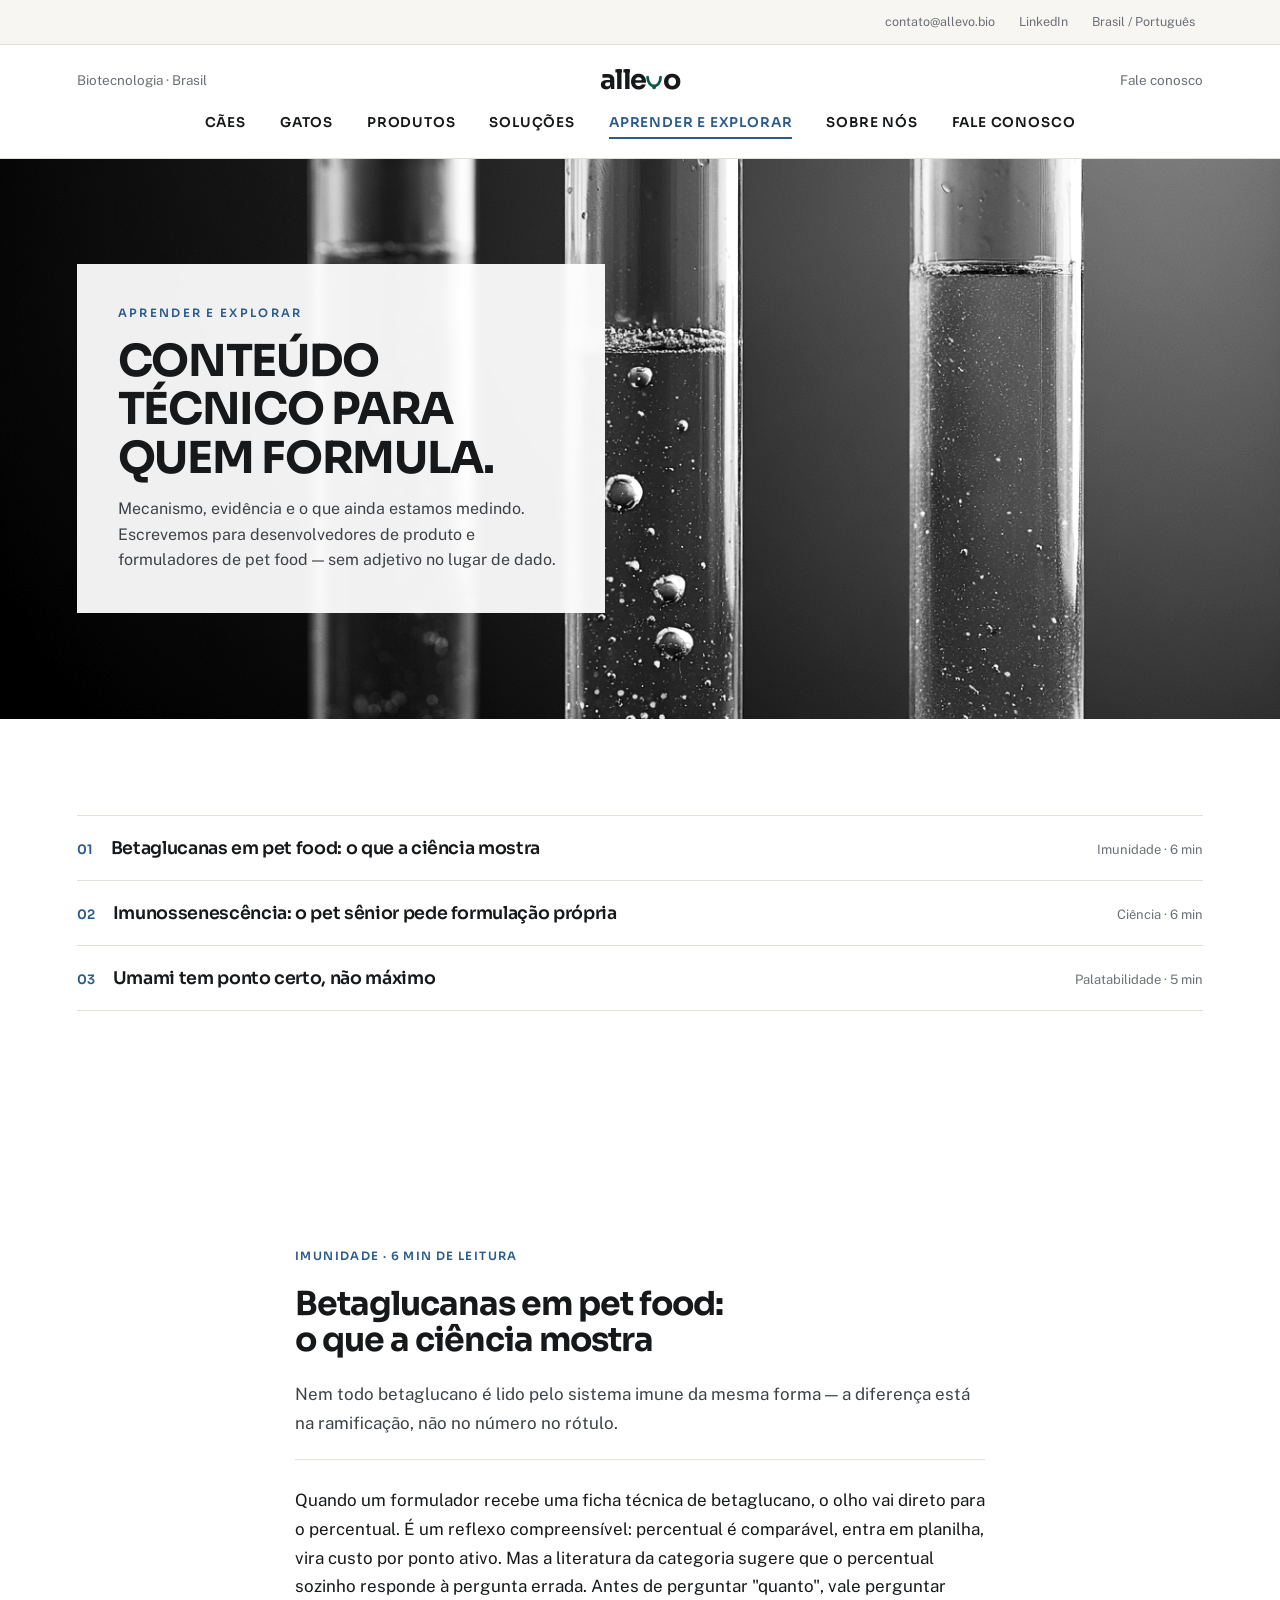
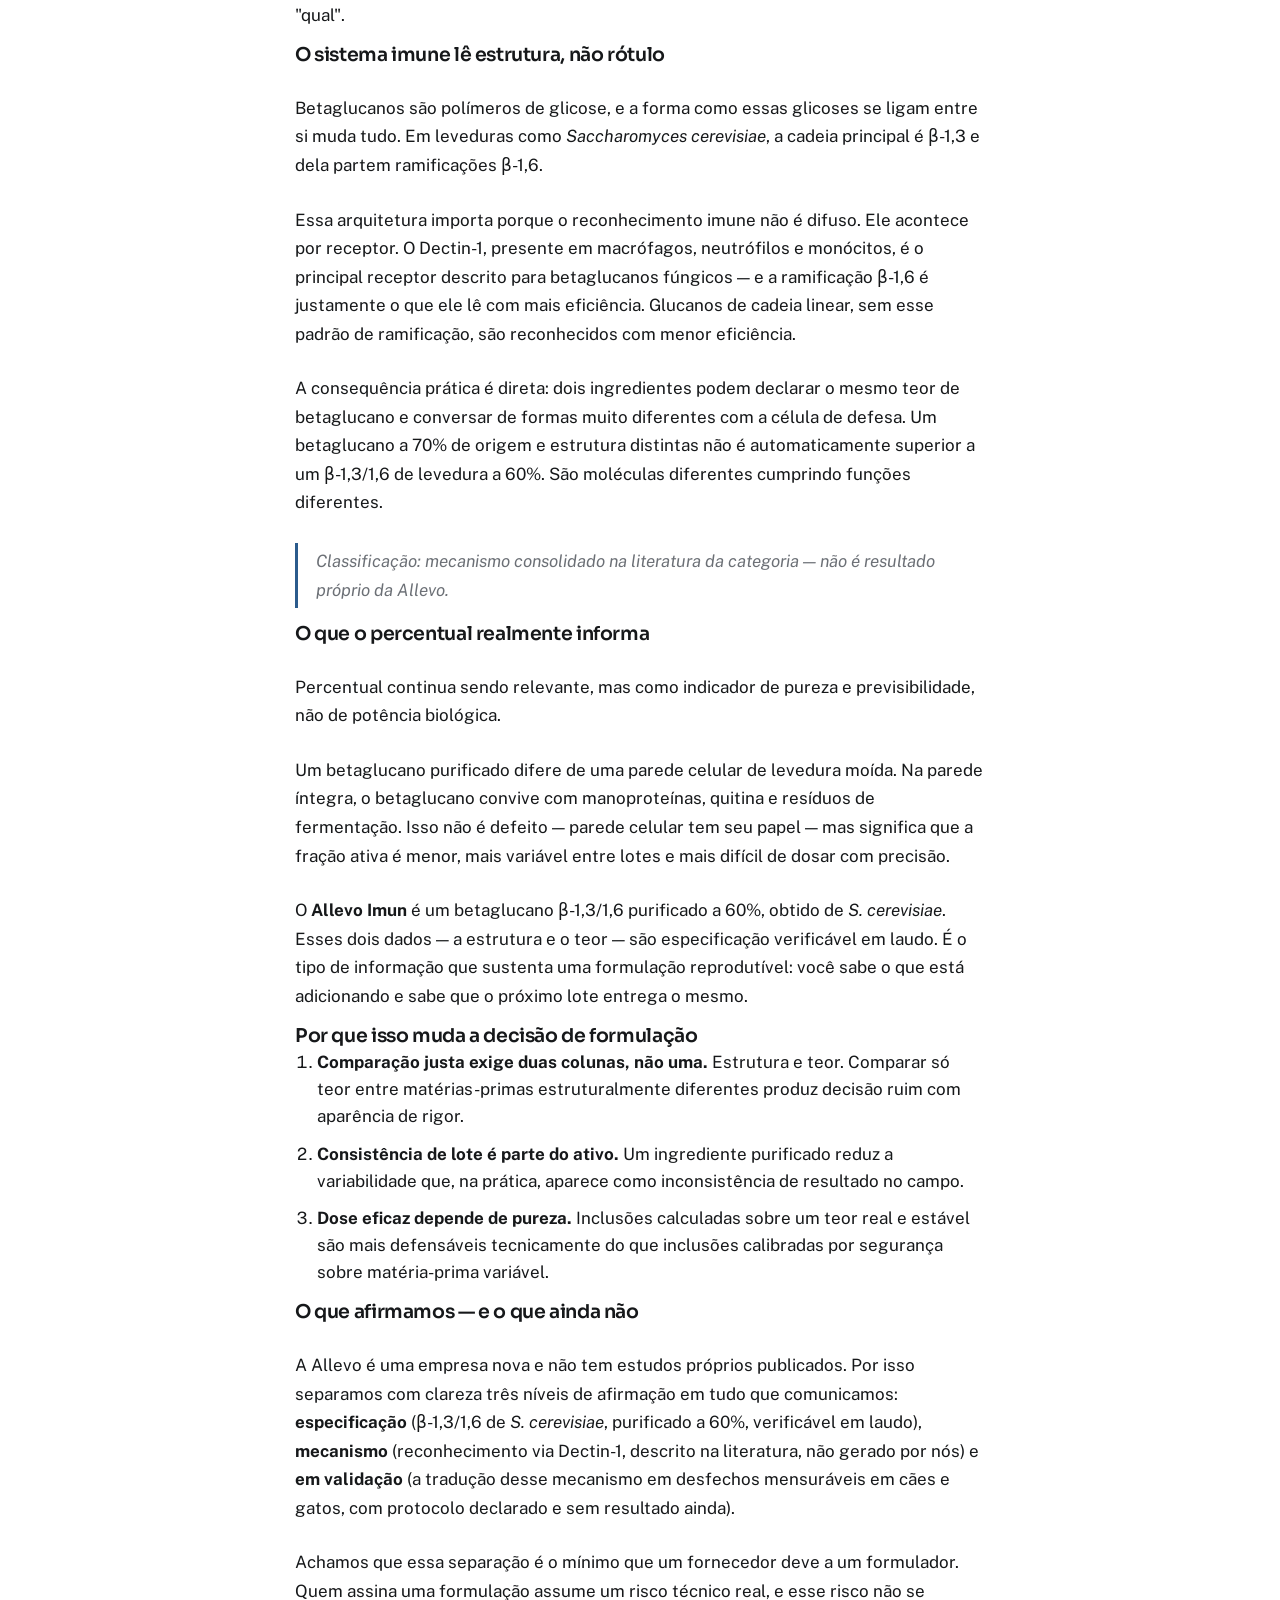
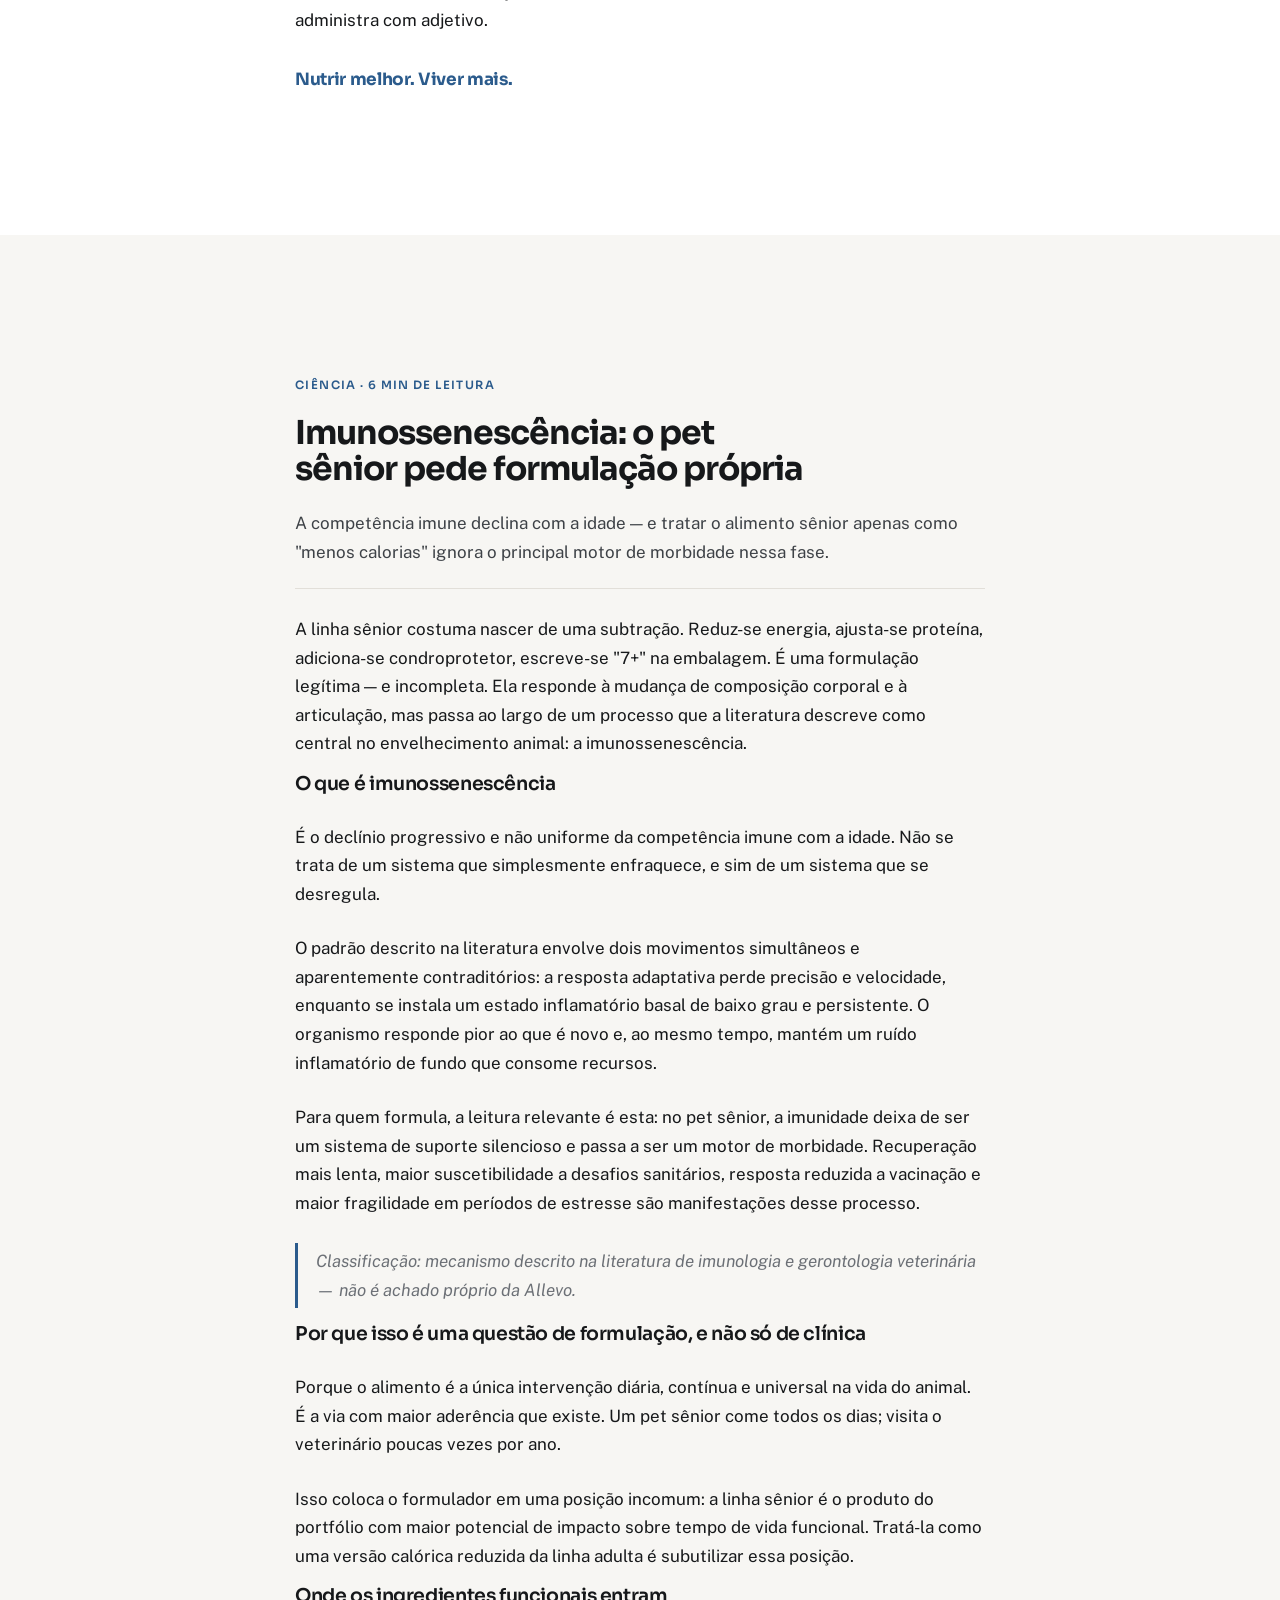
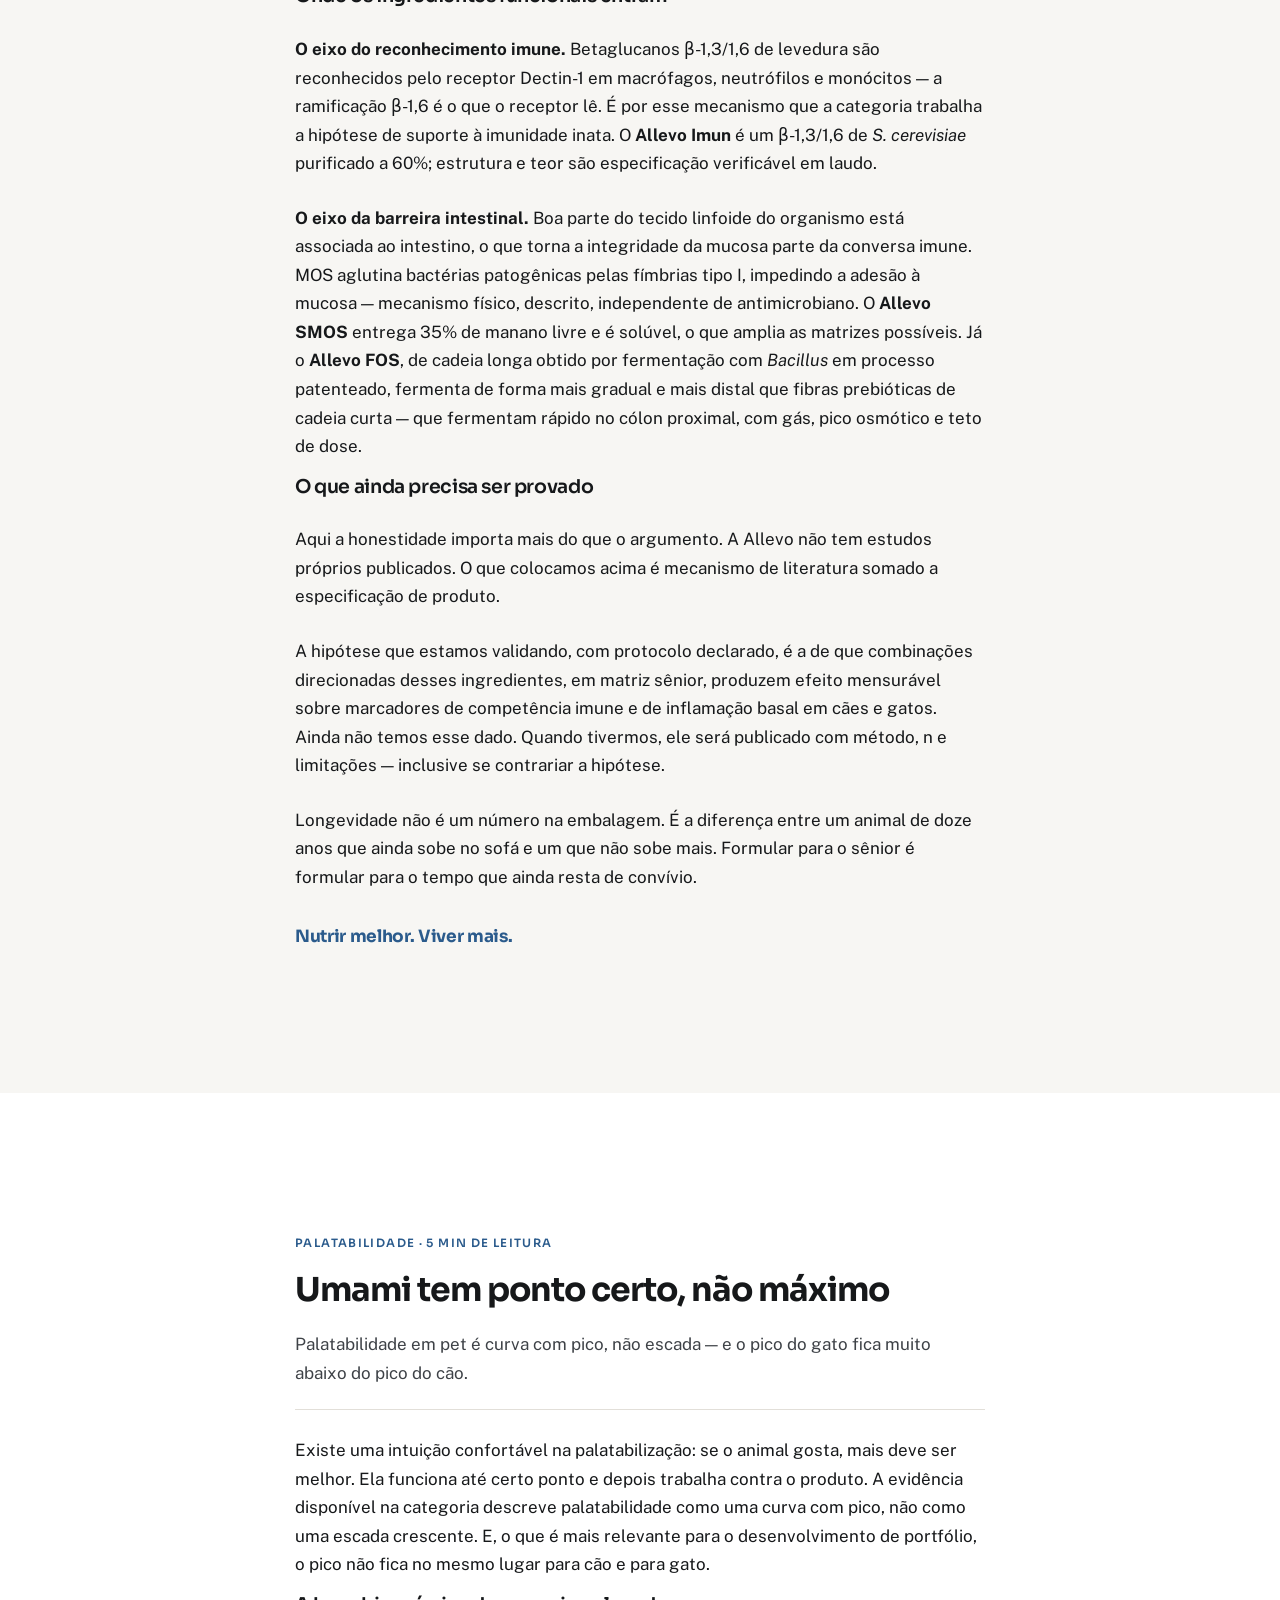
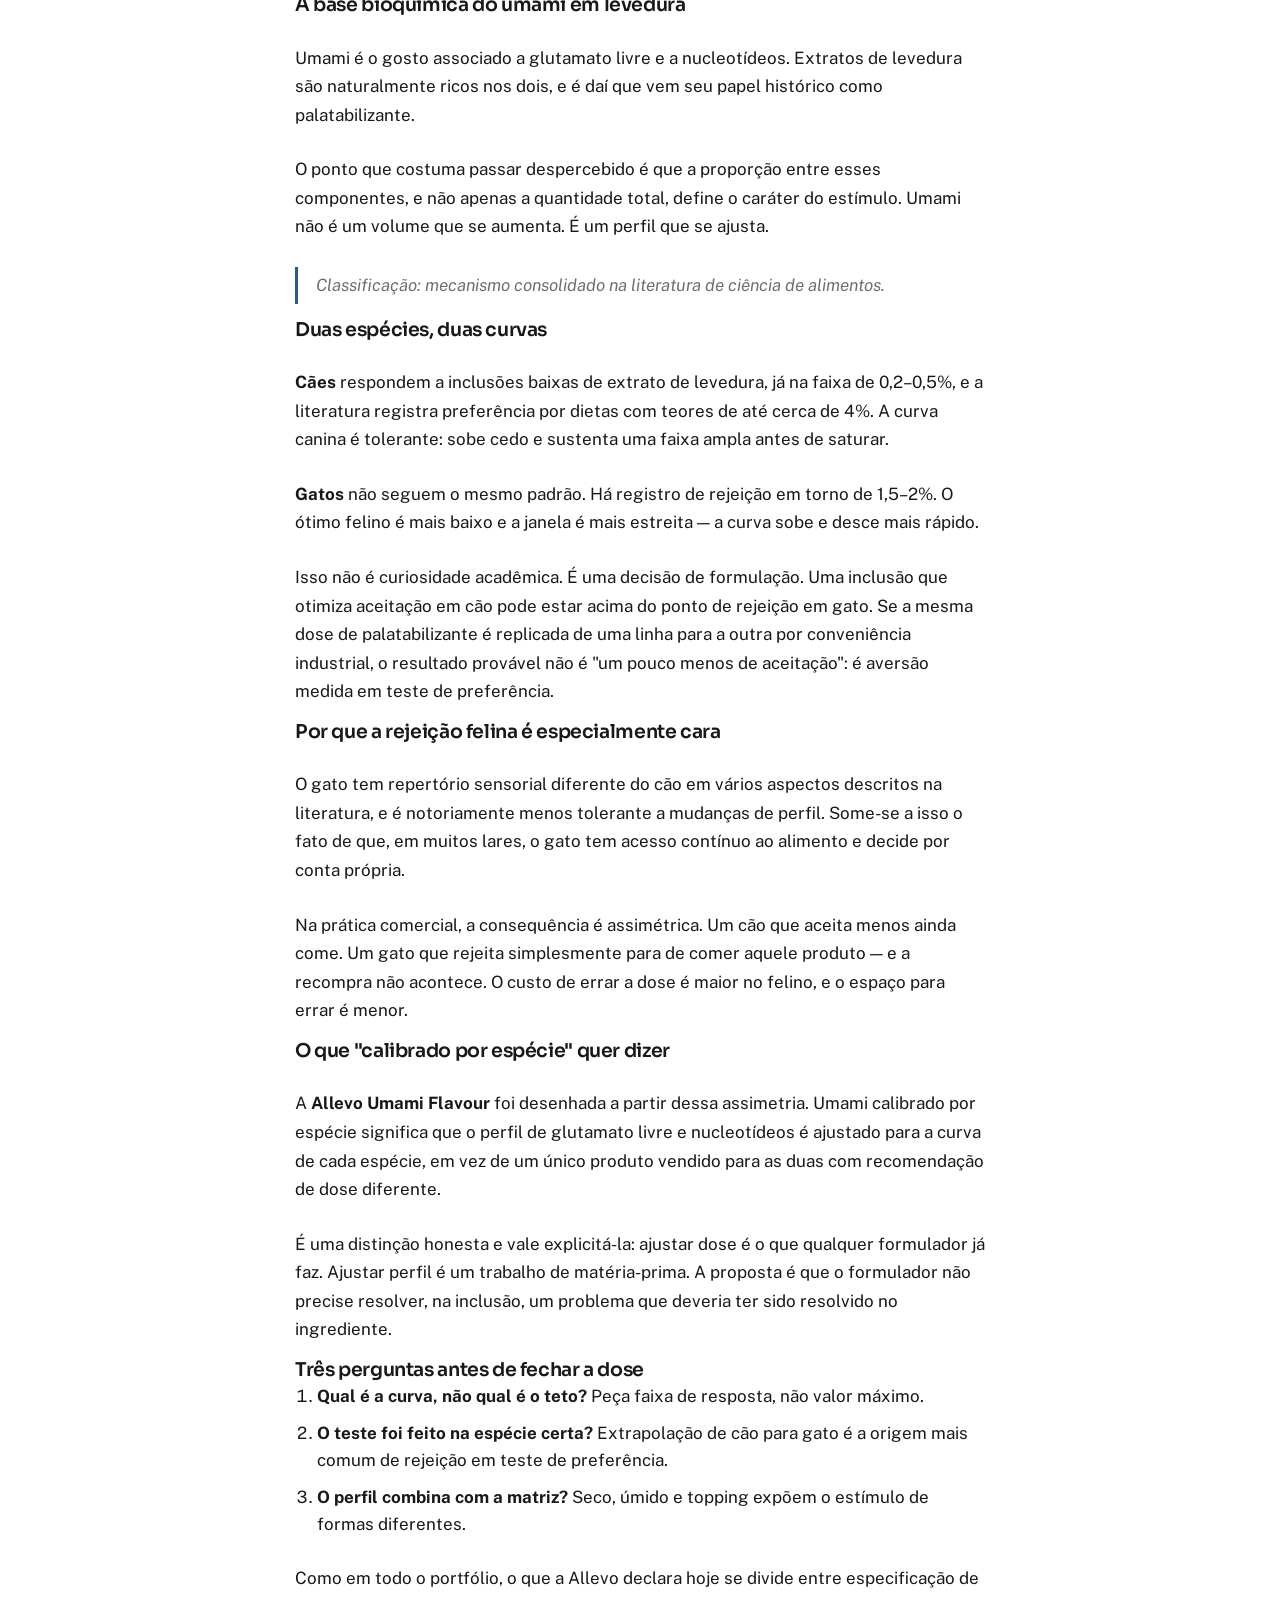
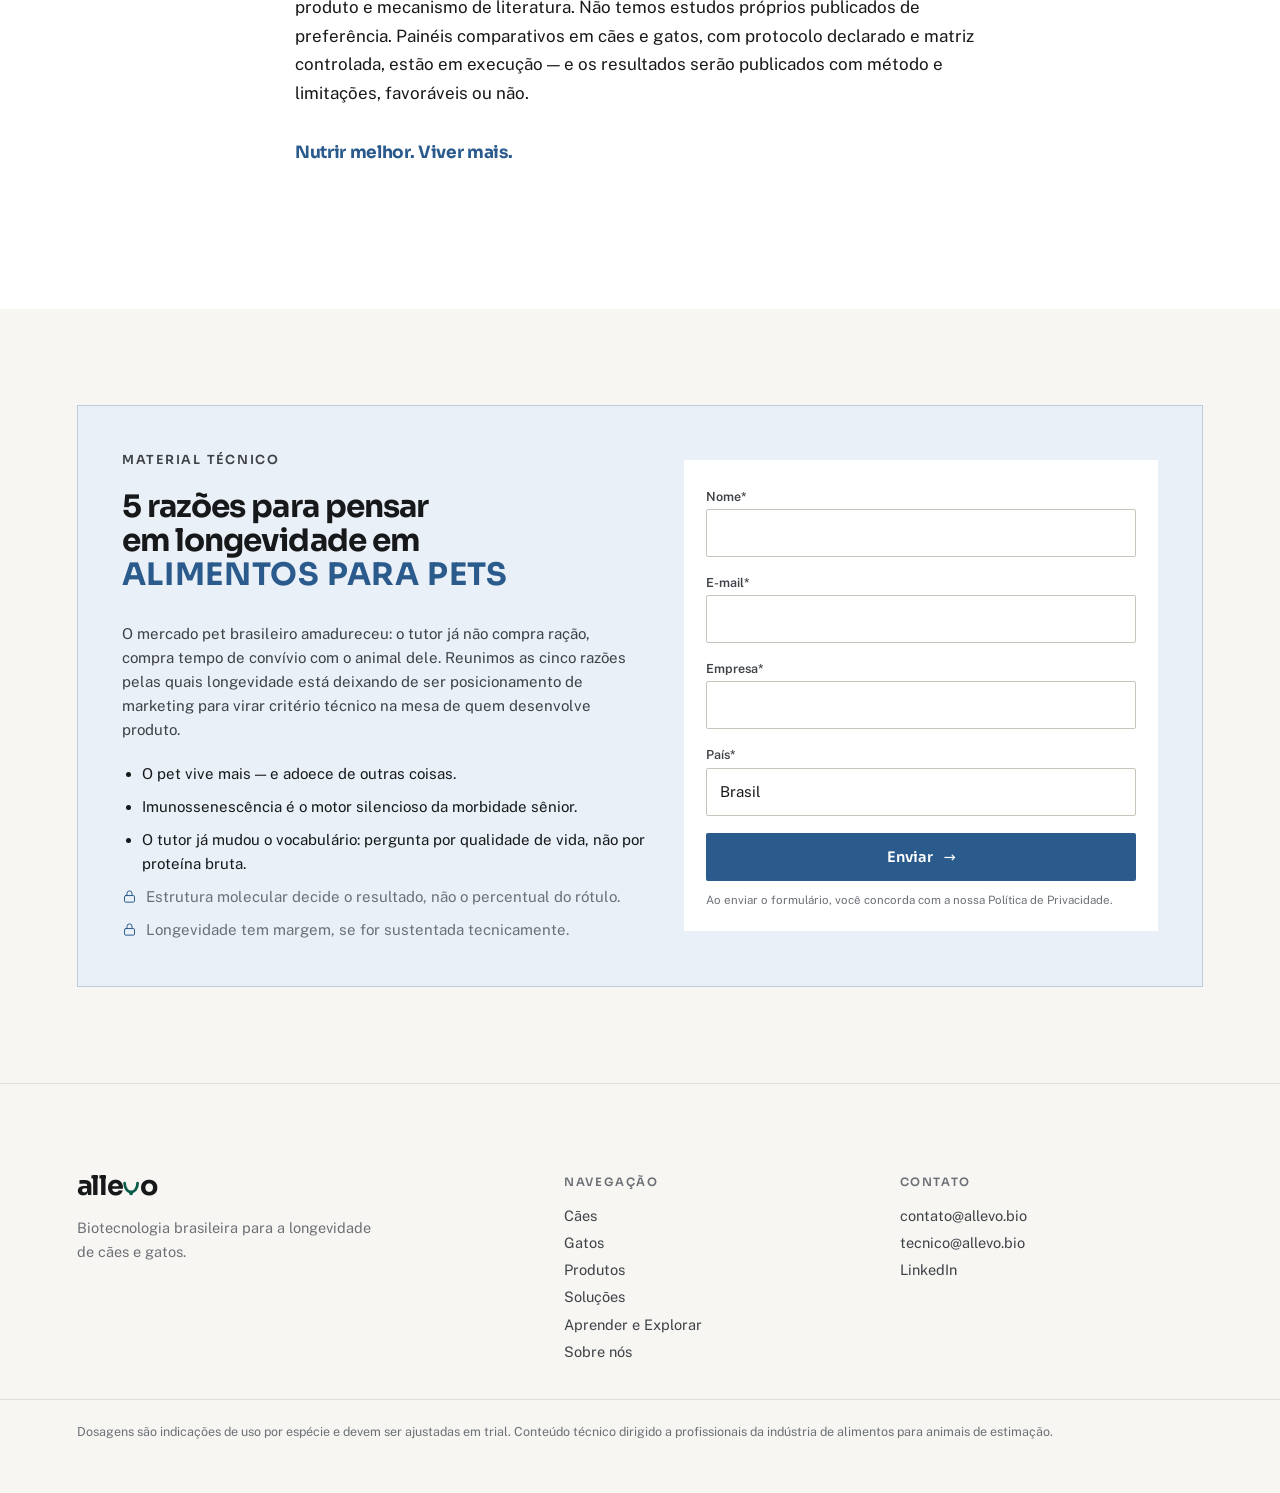
==== commit d79b068e: "Aplica o guia oficial de logotipo: símbolo, lettering e assinatura - V/tigela como SVG próprio (curv" ====
--- a/aprender.html
+++ b/aprender.html
@@ -21,7 +21,7 @@
 <link rel="preconnect" href="https://fonts.googleapis.com">
 <link rel="preconnect" href="https://fonts.gstatic.com" crossorigin>
 <link href="https://fonts.googleapis.com/css2?family=Sora:wght@400;600;700&family=Public+Sans:wght@400;500;600;700&display=swap" rel="stylesheet">
-<link rel="stylesheet" href="styles.css?v=52a66c72">
+<link rel="stylesheet" href="styles.css?v=8bb478e4">
 </head>
 <body>
 
@@ -36,7 +36,7 @@
 <header class="nav">
   <div class="nav-in">
     <div class="nav-side"><span>Biotecnologia · Brasil</span></div>
-    <a class="wordmark" href="index.html">allev<span>o</span></a>
+    <a class="wordmark" href="index.html">alle<svg class="wordmark-v" viewBox="0 0 100 90" aria-hidden="true"><path d="M10 10 C 10 46, 32 64, 50 64 C 68 64, 90 46, 90 10" fill="none" stroke="currentColor" stroke-width="17" stroke-linecap="round"/><path d="M39 62 C 39 62, 37 76, 40 80 C 44 85, 56 85, 60 80 C 63 76, 61 62, 61 62 Z" fill="currentColor"/></svg>o</a>
     <div class="nav-side nav-side--r"><a href="index.html#contato" style="color:inherit;text-decoration:none">Fale conosco</a></div>
   </div>
   <nav class="nav-links">
@@ -122,7 +122,7 @@
       <h3>O que afirmamos — e o que ainda não</h3>
       <p>A Allevo é uma empresa nova e não tem estudos próprios publicados. Por isso separamos com clareza três níveis de afirmação em tudo que comunicamos: <strong>especificação</strong> (β-1,3/1,6 de <em>S. cerevisiae</em>, purificado a 60%, verificável em laudo), <strong>mecanismo</strong> (reconhecimento via Dectin-1, descrito na literatura, não gerado por nós) e <strong>em validação</strong> (a tradução desse mecanismo em desfechos mensuráveis em cães e gatos, com protocolo declarado e sem resultado ainda).</p>
       <p>Achamos que essa separação é o mínimo que um fornecedor deve a um formulador. Quem assina uma formulação assume um risco técnico real, e esse risco não se administra com adjetivo.</p>
-      <p class="article-sign">Criar é fazer viver mais.</p>
+      <p class="article-sign">Nutrir melhor. Viver mais.</p>
 </article></div>
   </section>
 
@@ -153,7 +153,7 @@
       <p>Aqui a honestidade importa mais do que o argumento. A Allevo não tem estudos próprios publicados. O que colocamos acima é mecanismo de literatura somado a especificação de produto.</p>
       <p>A hipótese que estamos validando, com protocolo declarado, é a de que combinações direcionadas desses ingredientes, em matriz sênior, produzem efeito mensurável sobre marcadores de competência imune e de inflamação basal em cães e gatos. Ainda não temos esse dado. Quando tivermos, ele será publicado com método, n e limitações — inclusive se contrariar a hipótese.</p>
       <p>Longevidade não é um número na embalagem. É a diferença entre um animal de doze anos que ainda sobe no sofá e um que não sobe mais. Formular para o sênior é formular para o tempo que ainda resta de convívio.</p>
-      <p class="article-sign">Criar é fazer viver mais.</p>
+      <p class="article-sign">Nutrir melhor. Viver mais.</p>
 </article></div>
   </section>
 
@@ -191,7 +191,7 @@
         <li><strong>O perfil combina com a matriz?</strong> Seco, úmido e topping expõem o estímulo de formas diferentes.</li>
       </ol>
       <p>Como em todo o portfólio, o que a Allevo declara hoje se divide entre especificação de produto e mecanismo de literatura. Não temos estudos próprios publicados de preferência. Painéis comparativos em cães e gatos, com protocolo declarado e matriz controlada, estão em execução — e os resultados serão publicados com método e limitações, favoráveis ou não.</p>
-      <p class="article-sign">Criar é fazer viver mais.</p>
+      <p class="article-sign">Nutrir melhor. Viver mais.</p>
 </article></div>
   </section>
 
@@ -227,7 +227,7 @@
 <footer>
   <div class="spine foot">
     <div class="stack g16">
-      <a class="wordmark" href="index.html">allev<span>o</span></a>
+      <a class="wordmark" href="index.html">alle<svg class="wordmark-v" viewBox="0 0 100 90" aria-hidden="true"><path d="M10 10 C 10 46, 32 64, 50 64 C 68 64, 90 46, 90 10" fill="none" stroke="currentColor" stroke-width="17" stroke-linecap="round"/><path d="M39 62 C 39 62, 37 76, 40 80 C 44 85, 56 85, 60 80 C 63 76, 61 62, 61 62 Z" fill="currentColor"/></svg>o</a>
       <p style="color:var(--muted);font-size:14.5px;max-width:34ch">Biotecnologia brasileira para a longevidade de cães e gatos.</p>
     </div>
     <div>
--- a/styles.css
+++ b/styles.css
@@ -29,6 +29,11 @@
   --mos:        #1B7A62;  /* 5.24:1 */
   --fos:        #9C4C24;  /* 6.05:1 */
   --umami:      #8A6408;  /* 5.37:1 */
+
+  /* Cor oficial do V no guia de logotipo (Verde Eucalipto — Longevidade,
+     #0B5D4B): território mais próximo do institucional. Só o símbolo usa
+     essa cor por ora — o resto da interface segue no azul. */
+  --allevo-v:   #0B5D4B;
 
   --display: 'Sora', system-ui, sans-serif;
   --sans: 'Public Sans', system-ui, -apple-system, sans-serif;
@@ -50,6 +55,7 @@
   --line: #E2DFD9; --line-2: #C9C5BD;
   --allevo: #2B5B8C; --allevo-dk: #1E4368; --allevo-sf: #EAF0F7;
   --imun: #2B5B8C; --mos: #1B7A62; --fos: #9C4C24; --umami: #8A6408;
+  --allevo-v: #0B5D4B;
 }
 :root[data-theme="dark"] {
   --white: #131517; --paper: #191C1F; --paper-2: #212528;
@@ -57,6 +63,7 @@
   --line: #2E3235; --line-2: #414649;
   --allevo: #7CB0E6; --allevo-dk: #9CC6F2; --allevo-sf: #16232F;
   --imun: #7CB0E6; --mos: #4FC3A1; --fos: #E8975C; --umami: #E5C255;
+  --allevo-v: #3FBF8F;
 }
 
 * { box-sizing: border-box; }
@@ -192,8 +199,19 @@
   font-size: 27px; letter-spacing: -0.05em;
   text-decoration: none; color: var(--ink); line-height: 1;
   justify-self: center;
-}
-.wordmark span { color: var(--allevo); }
+  display: inline-flex; align-items: baseline;
+}
+/* O V — símbolo proprietário da Allevo, forma de tigela com pé inferior.
+   Guia de marca: "o V pode mudar de cor, sua identidade nunca" — a curva e
+   o pé não se alteram entre páginas, só a cor de --allevo-v se quisermos
+   variar por território no futuro. */
+.wordmark-v {
+  width: 0.6em; height: 0.56em;
+  margin-inline: 0.02em;
+  transform: translateY(0.05em);
+  color: var(--allevo-v, #0B5D4B);
+  flex: none;
+}
 
 .nav-links {
   max-width: var(--spine); margin-inline: auto;
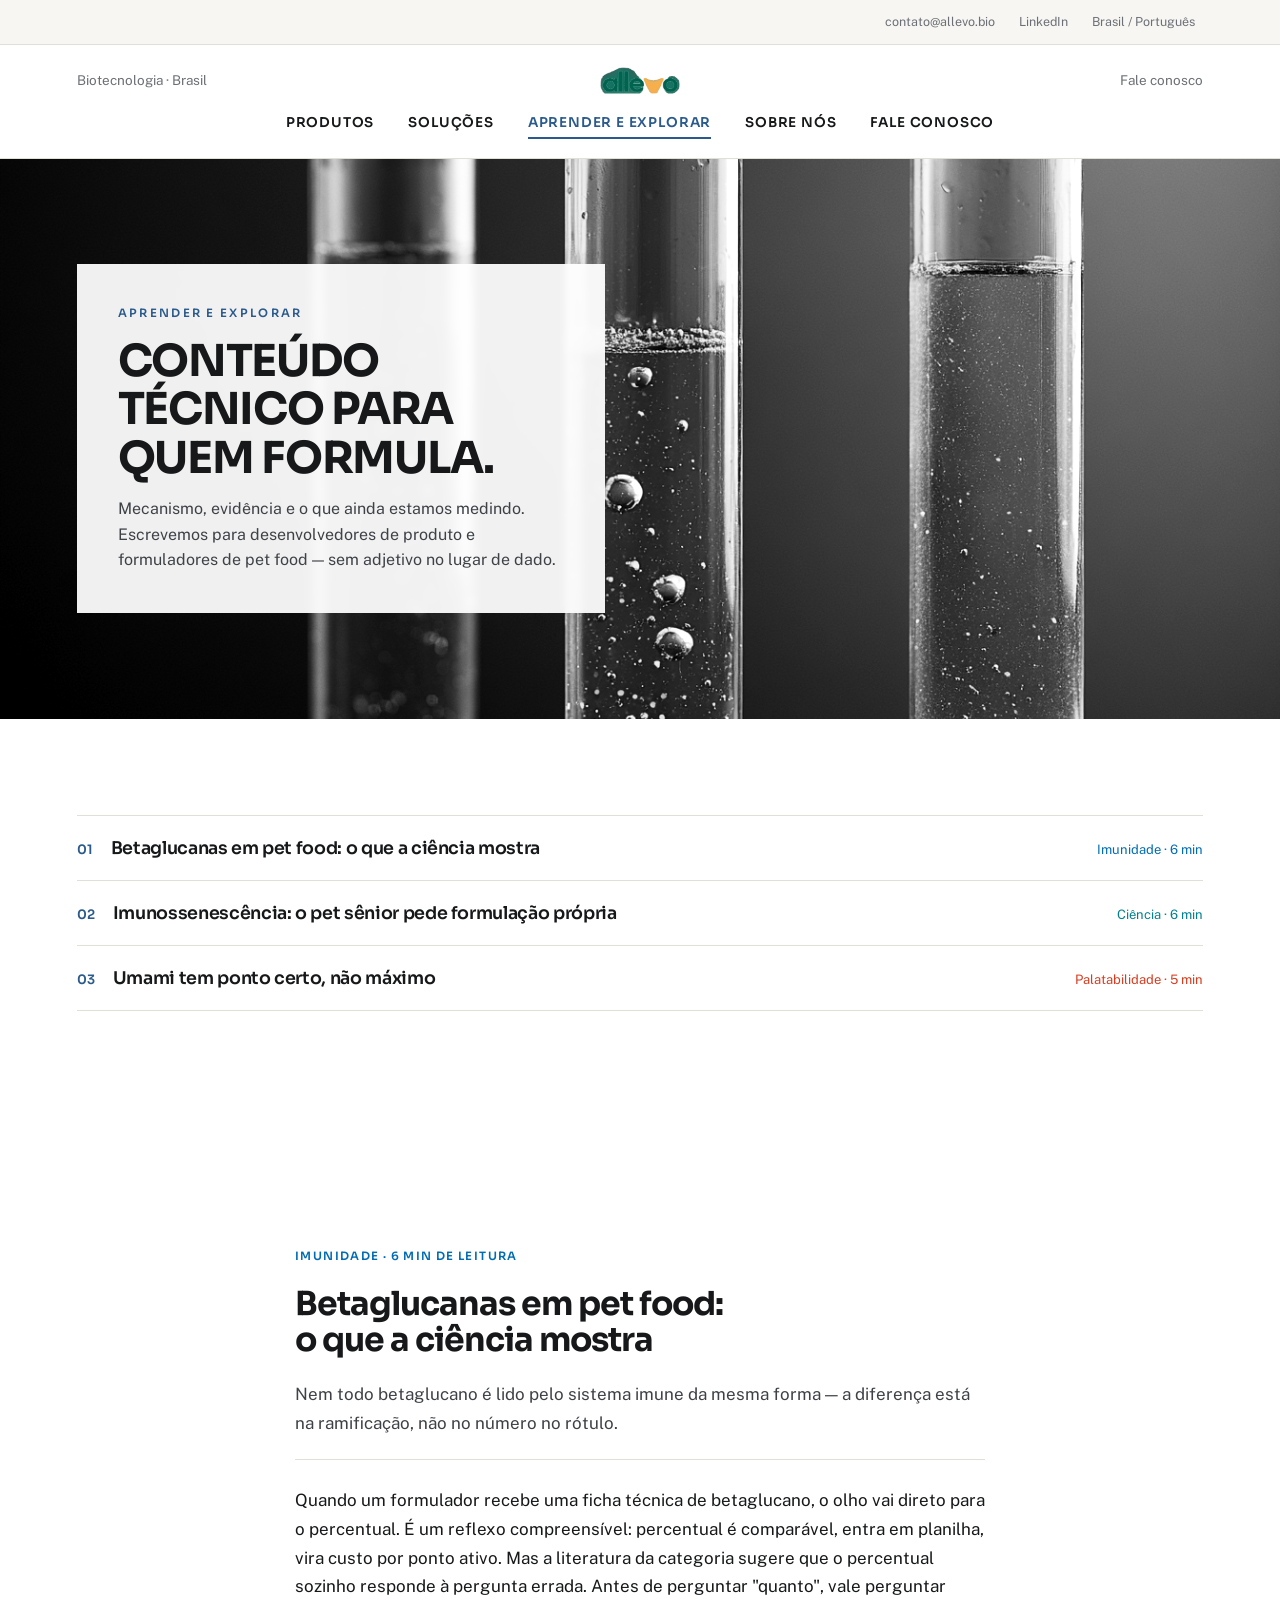
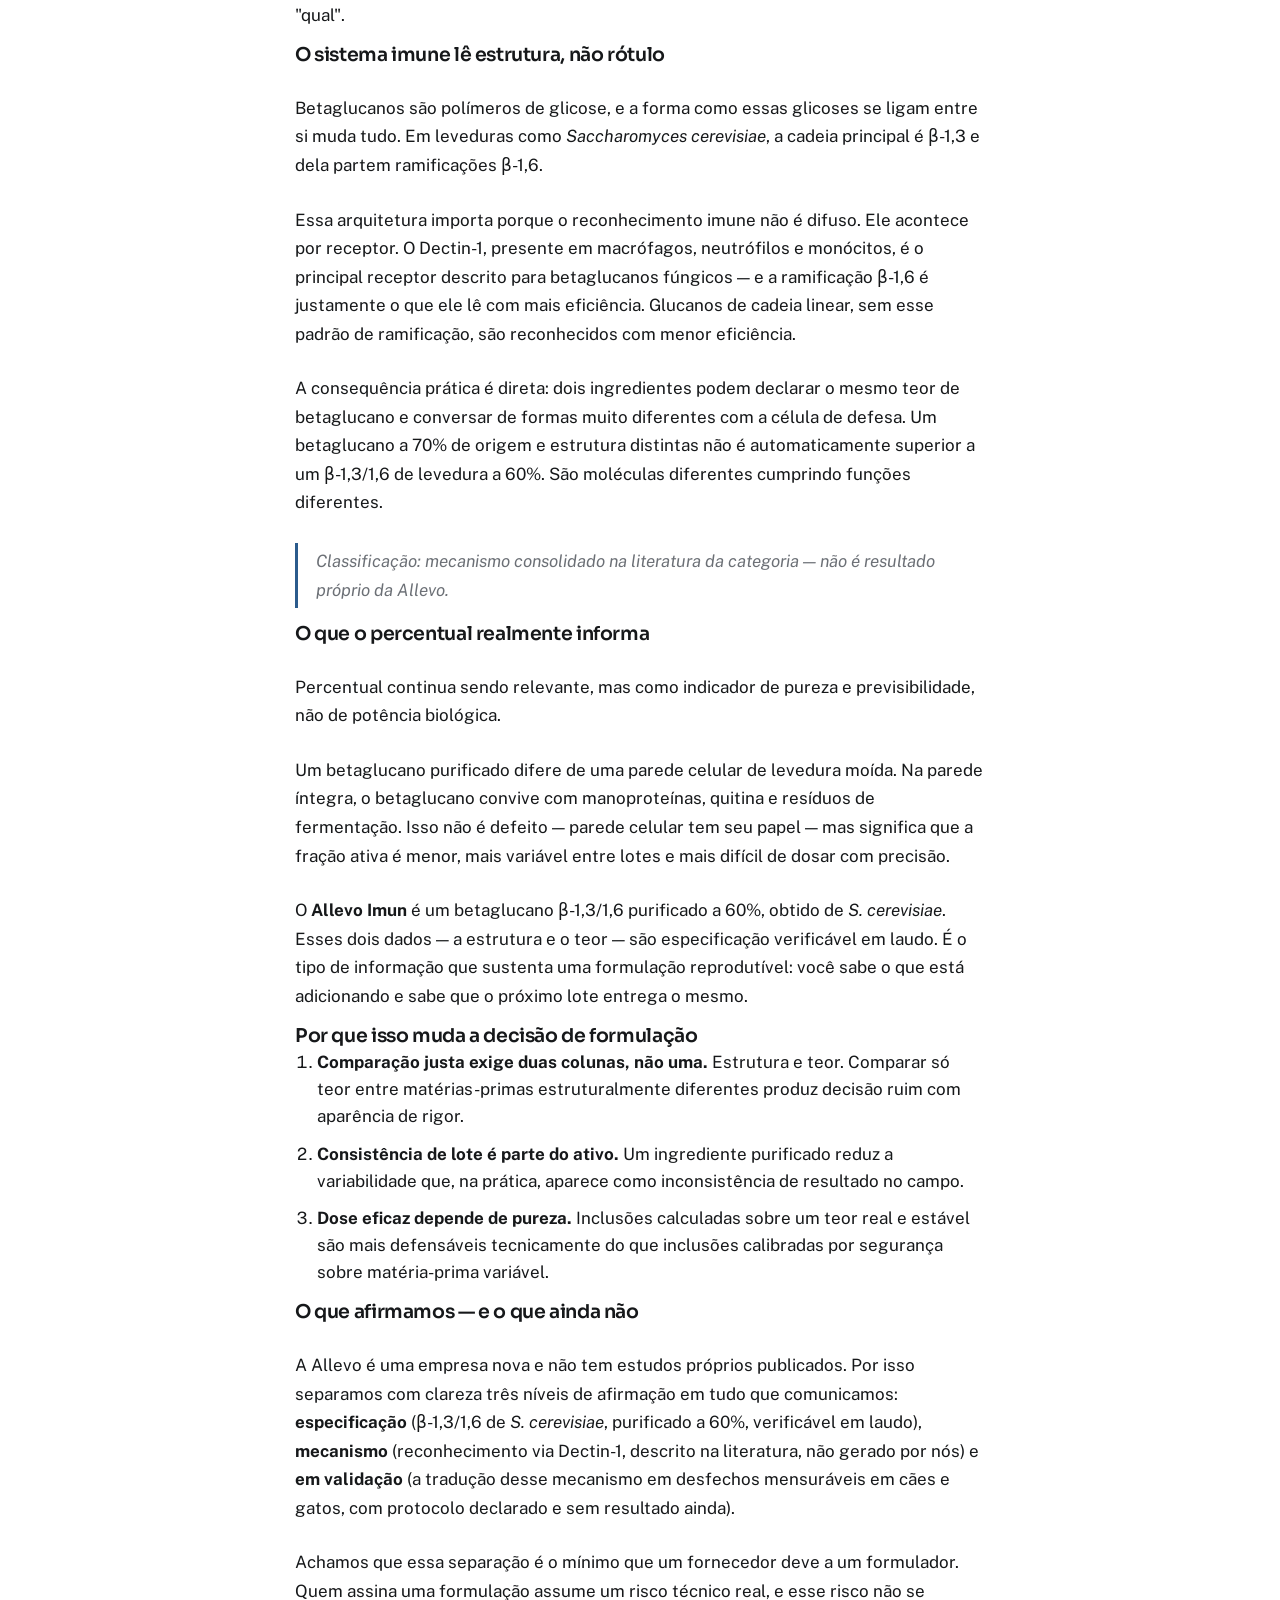
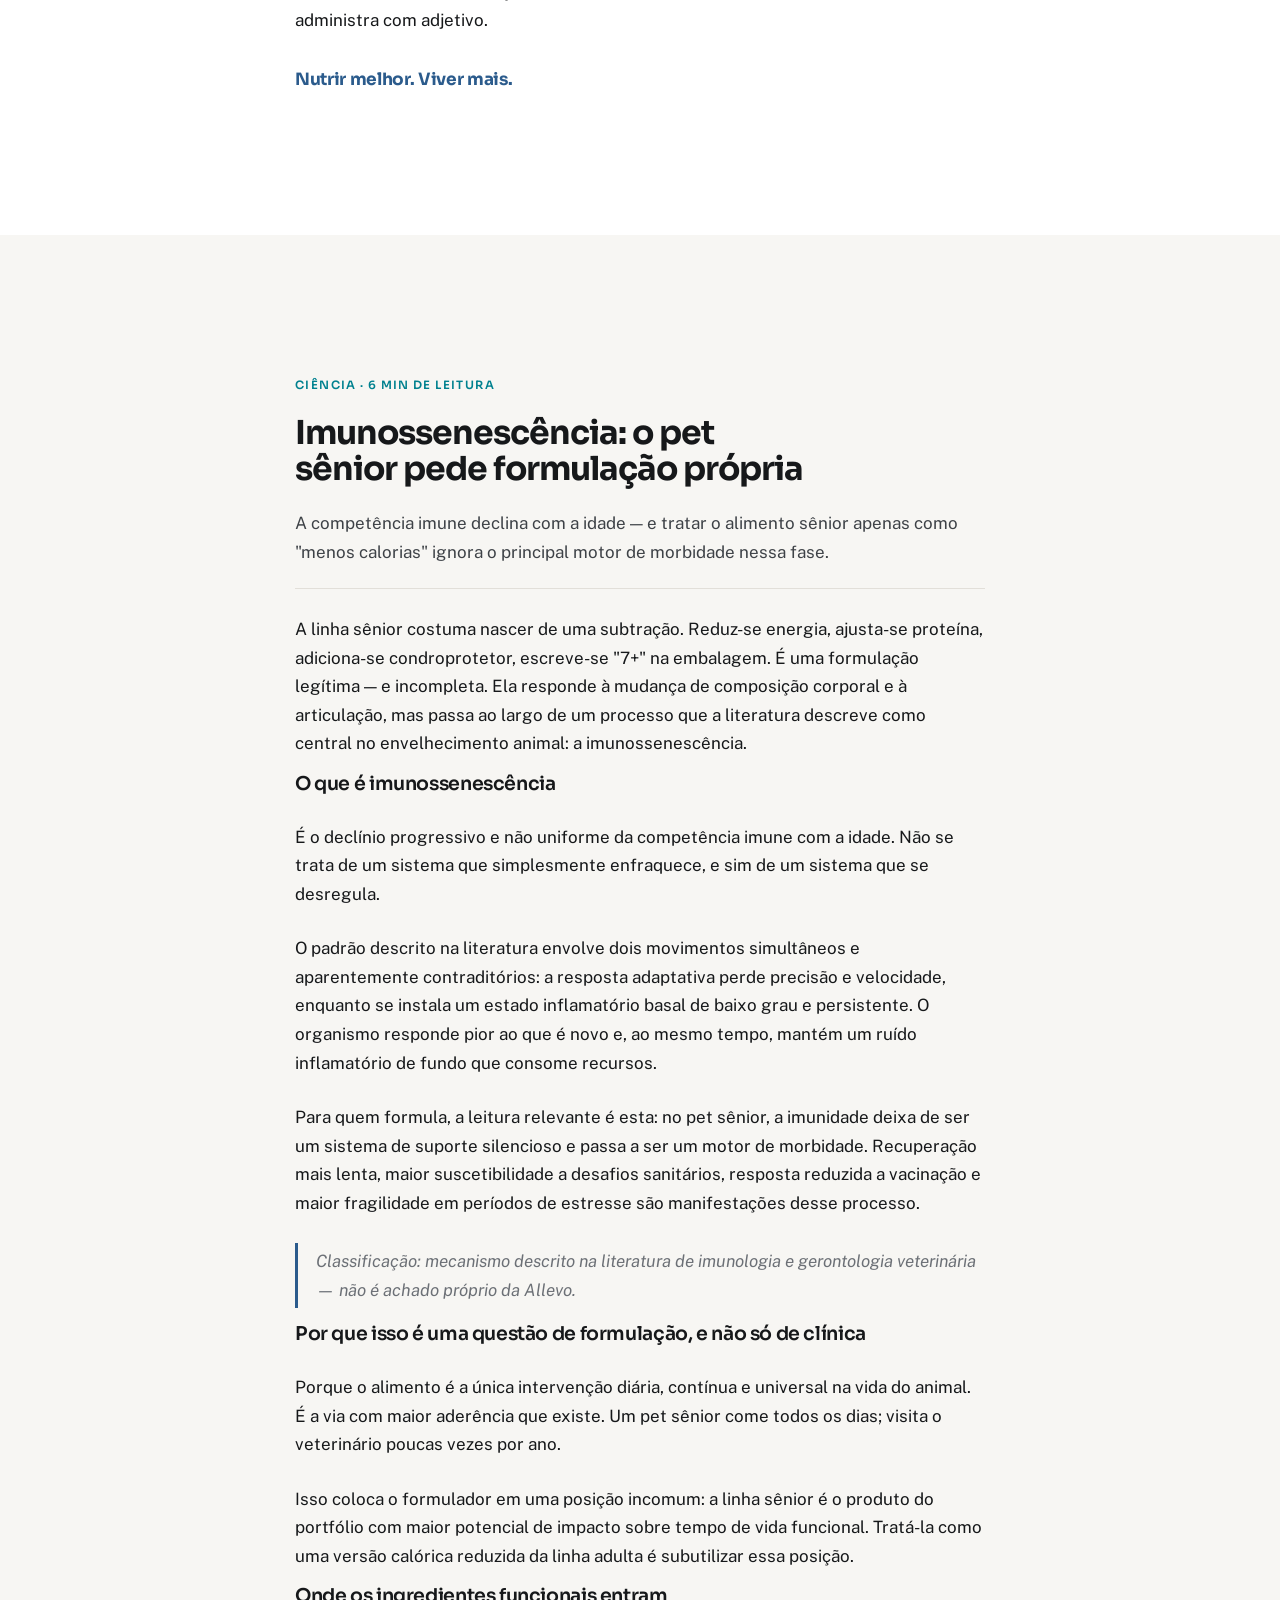
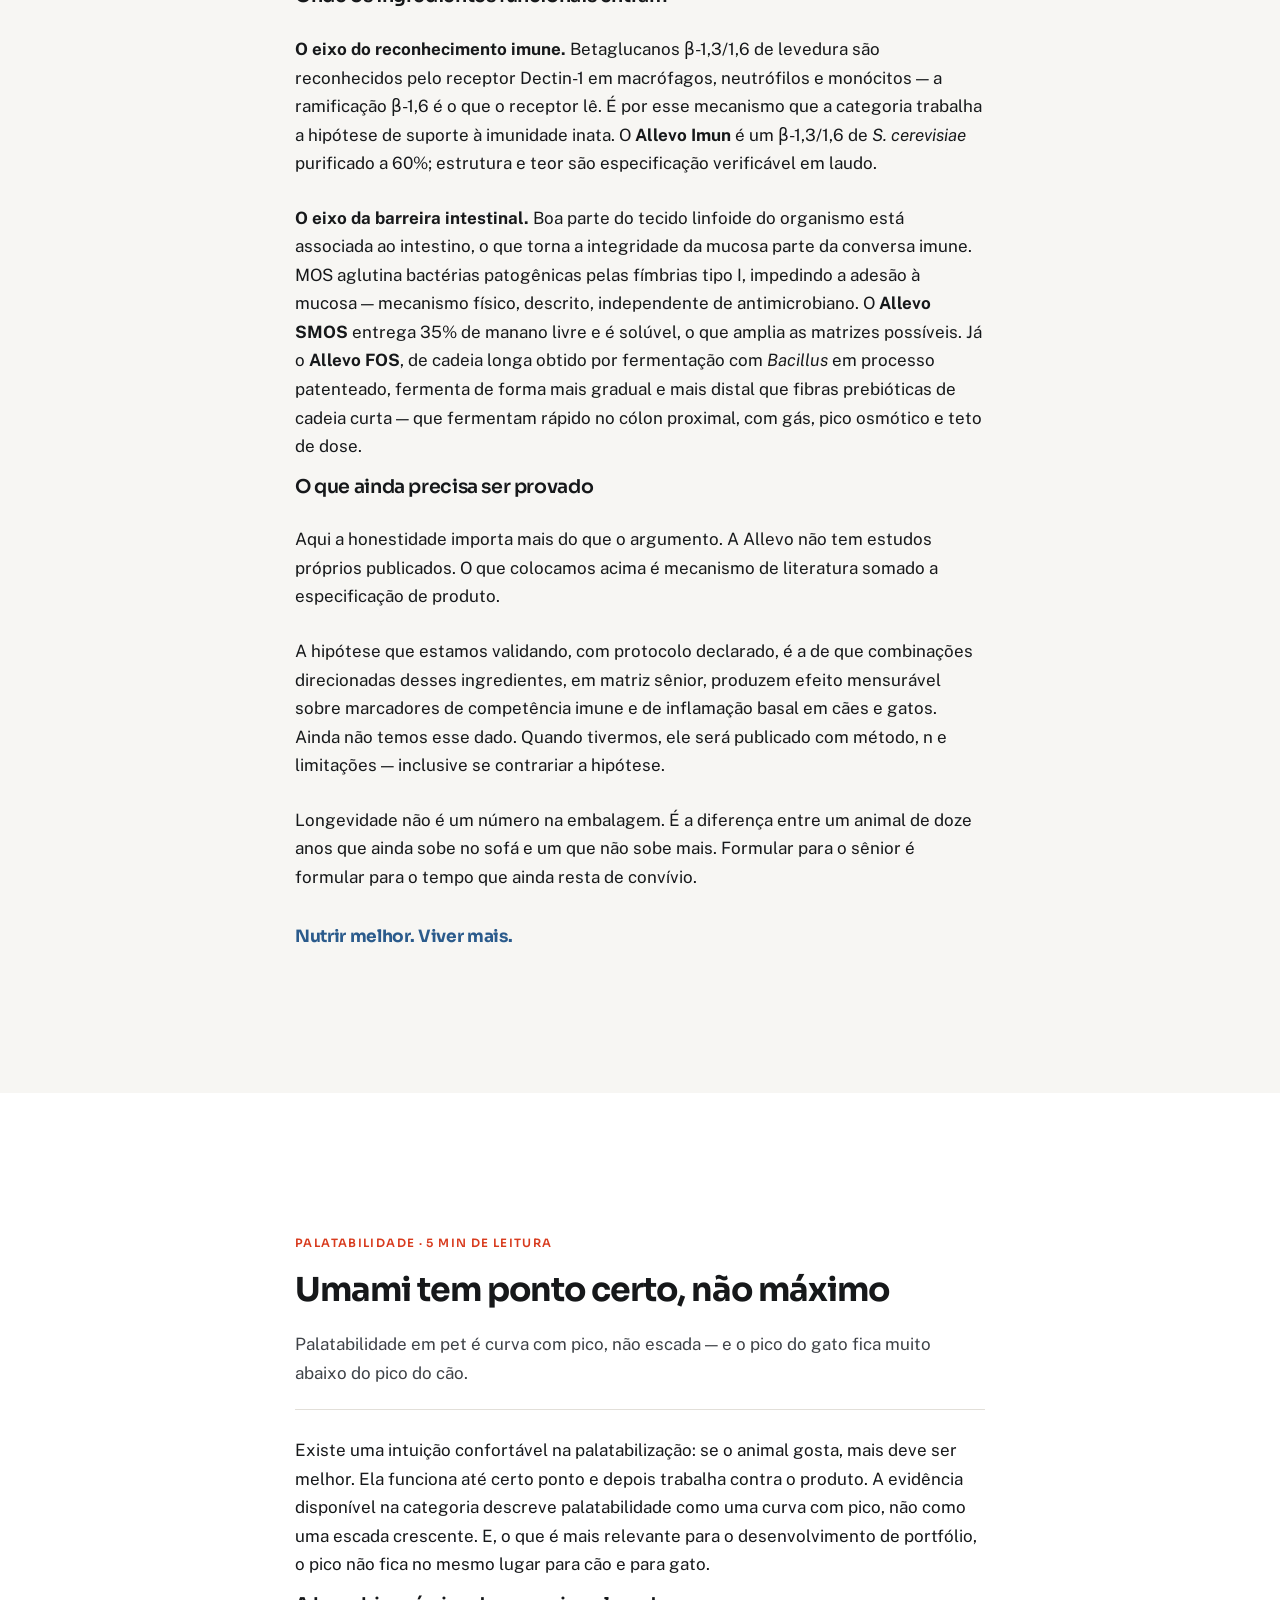
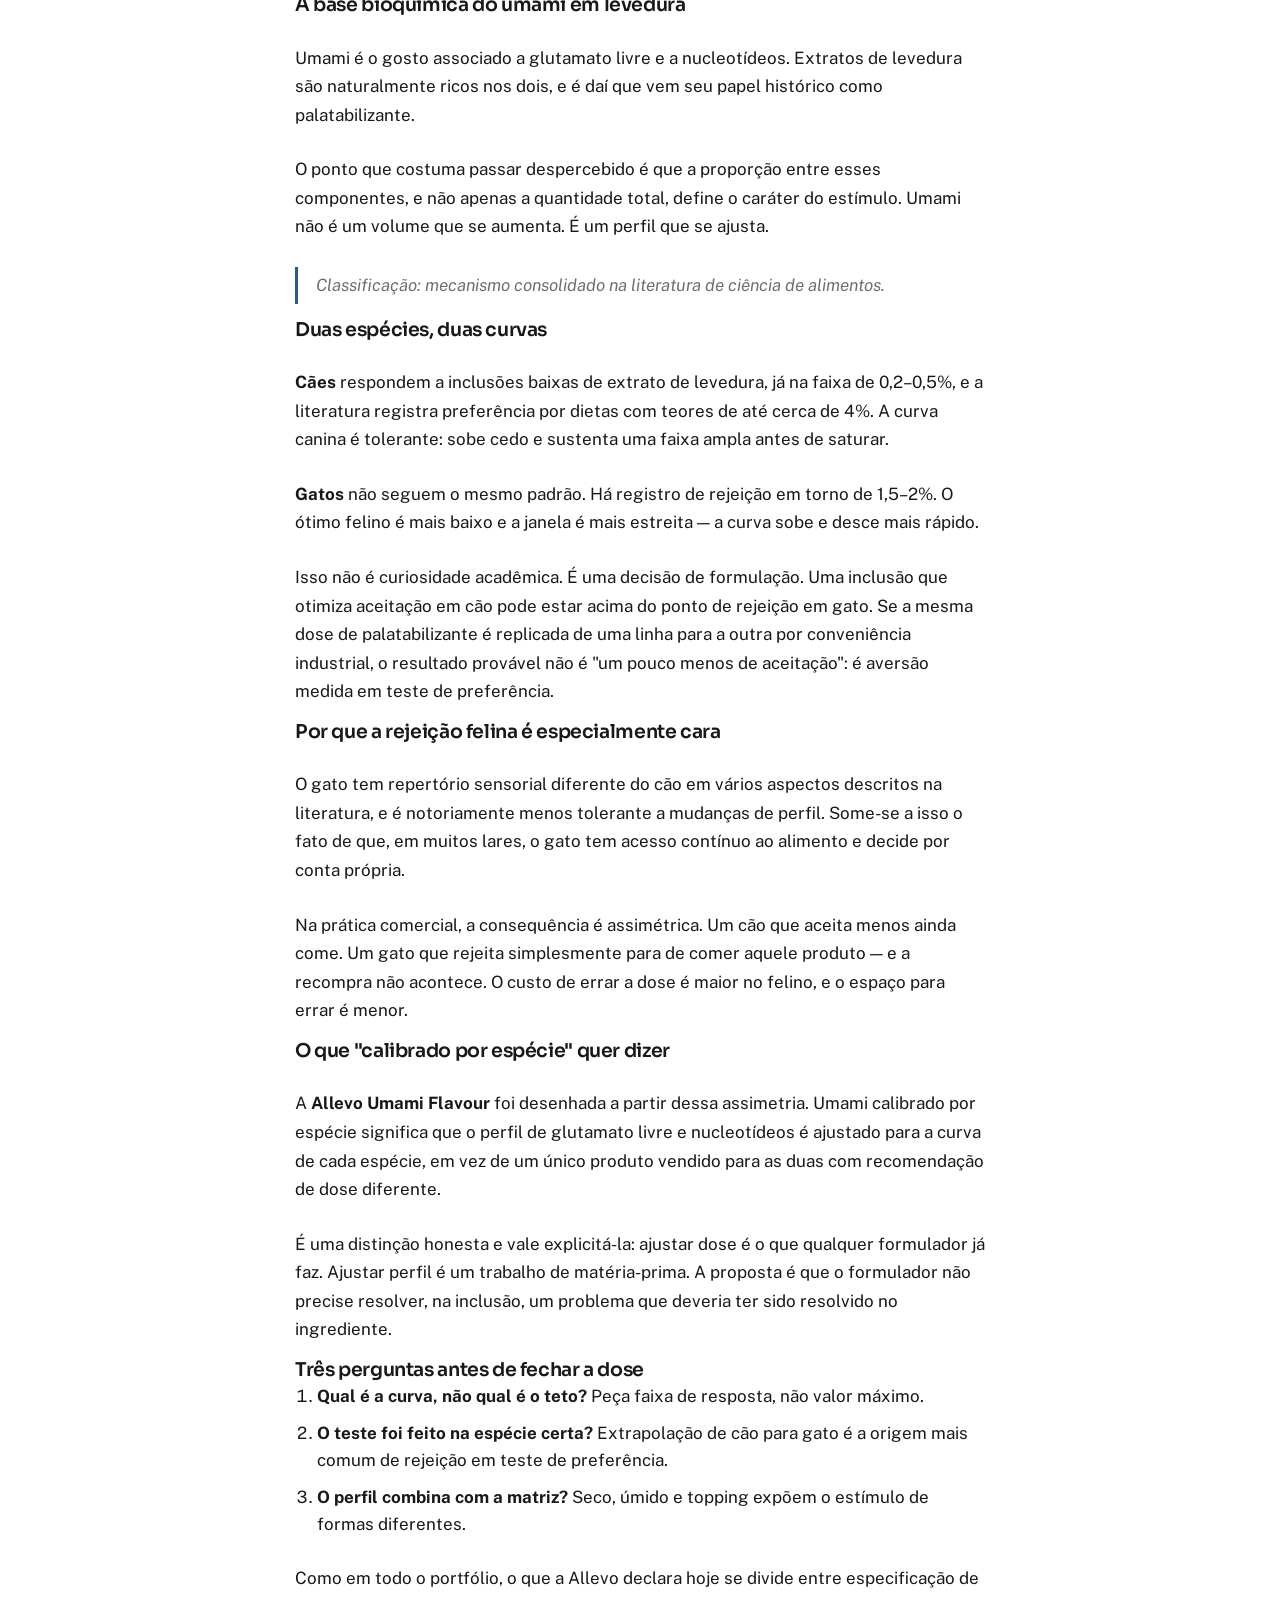
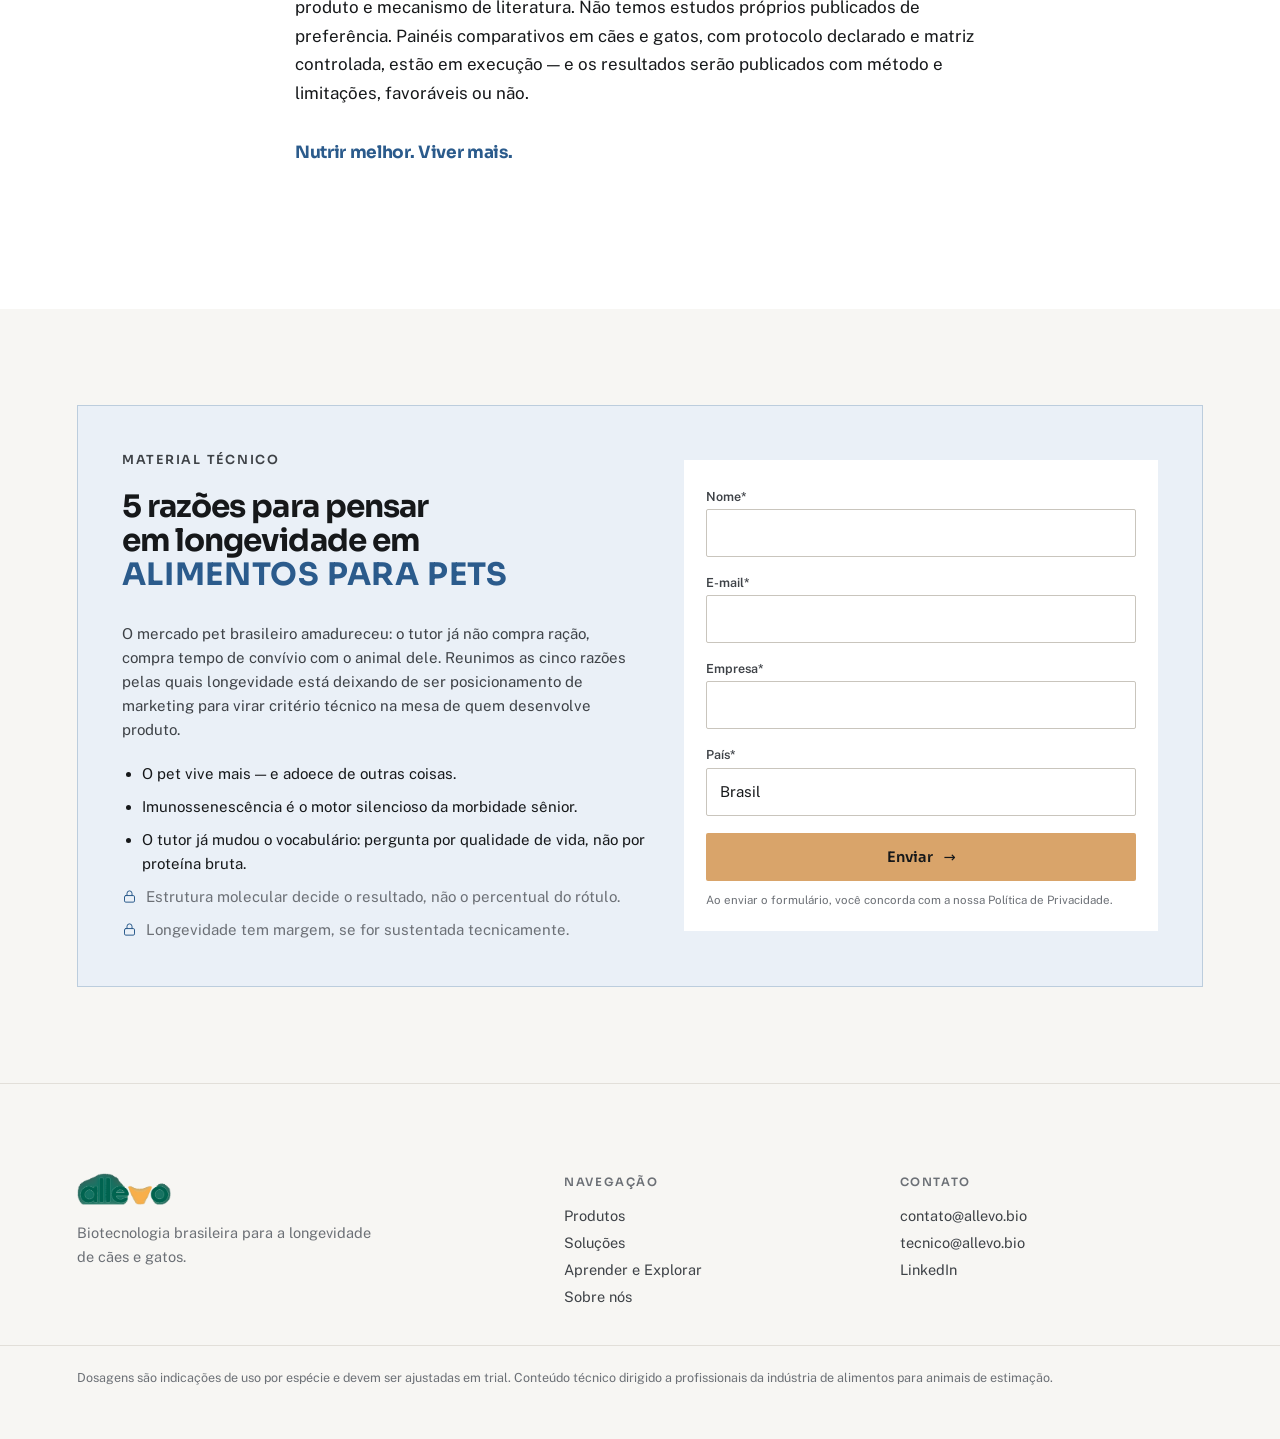
==== commit 28fcadc2: "Aplica lista completa de ajustes: logo oficial, favicon, remove Cães/Gatos, Soluções em 4 páginas, c" ====
--- a/aprender.html
+++ b/aprender.html
@@ -6,7 +6,9 @@
 <title>Aprender e Explorar — Allevo</title>
 <meta name="description" content="Conteúdo técnico sobre betaglucanas, imunossenescência e palatabilidade em pet food.">
 <link rel="canonical" href="https://allevo.bio/aprender.html">
-<link rel="icon" href="favicon.svg" type="image/svg+xml">
+<link rel="icon" href="favicon-32.png" type="image/png" sizes="32x32">
+<link rel="icon" href="favicon-192.png" type="image/png" sizes="192x192">
+<link rel="apple-touch-icon" href="apple-touch-icon.png">
 <meta property="og:type" content="website">
 <meta property="og:site_name" content="Allevo">
 <meta property="og:locale" content="pt_BR">
@@ -21,7 +23,7 @@
 <link rel="preconnect" href="https://fonts.googleapis.com">
 <link rel="preconnect" href="https://fonts.gstatic.com" crossorigin>
 <link href="https://fonts.googleapis.com/css2?family=Sora:wght@400;600;700&family=Public+Sans:wght@400;500;600;700&display=swap" rel="stylesheet">
-<link rel="stylesheet" href="styles.css?v=8bb478e4">
+<link rel="stylesheet" href="styles.css?v=90b54918">
 </head>
 <body>
 
@@ -36,19 +38,18 @@
 <header class="nav">
   <div class="nav-in">
     <div class="nav-side"><span>Biotecnologia · Brasil</span></div>
-    <a class="wordmark" href="index.html">alle<svg class="wordmark-v" viewBox="0 0 100 90" aria-hidden="true"><path d="M10 10 C 10 46, 32 64, 50 64 C 68 64, 90 46, 90 10" fill="none" stroke="currentColor" stroke-width="17" stroke-linecap="round"/><path d="M39 62 C 39 62, 37 76, 40 80 C 44 85, 56 85, 60 80 C 63 76, 61 62, 61 62 Z" fill="currentColor"/></svg>o</a>
+    <a class="wordmark" href="index.html"><img src="img/logo/logo-default.png" alt="Allevo" class="wordmark-img"></a>
     <div class="nav-side nav-side--r"><a href="index.html#contato" style="color:inherit;text-decoration:none">Fale conosco</a></div>
   </div>
   <nav class="nav-links">
-      <a href="caes.html">Cães</a>
-      <a href="gatos.html">Gatos</a>
       <a href="produtos.html">Produtos</a>
       <div class="nav-drop">
         <a href="solucoes.html">Soluções</a>
         <div class="nav-drop-menu">
-          <a href="solucoes.html#imunidade">Imunidade</a>
-          <a href="solucoes.html#longevidade">Longevidade</a>
-          <a href="solucoes.html#palatabilidade">Palatabilidade</a>
+          <a href="solucoes-imunidade.html">Imunidade</a>
+          <a href="solucoes-longevidade.html">Longevidade</a>
+          <a href="solucoes-palatabilidade.html">Palatabilidade</a>
+          <a href="solucoes-saude-digestiva.html">Saúde Digestiva</a>
         </div>
       </div>
       <a href="aprender.html" aria-current="page">Aprender e Explorar</a>
@@ -57,8 +58,6 @@
   </nav>
   <div class="nav-mob">
     <div class="nav-mob-in">
-      <a href="caes.html">Cães</a>
-      <a href="gatos.html">Gatos</a>
       <a href="produtos.html">Produtos</a>
       <a href="solucoes.html">Soluções</a>
       <a href="aprender.html" aria-current="page">Aprender e Explorar</a>
@@ -85,9 +84,9 @@
   <section class="band band--tight">
     <div class="spine stack g32 reveal">
       <div class="toc">
-        <a href="#betaglucanas"><span class="toc-n">01</span><span class="toc-t">Betaglucanas em pet food: o que a ciência mostra</span><span class="toc-m">Imunidade · 6 min</span></a>
-        <a href="#imunossenescencia"><span class="toc-n">02</span><span class="toc-t">Imunossenescência: o pet sênior pede formulação própria</span><span class="toc-m">Ciência · 6 min</span></a>
-        <a href="#umami"><span class="toc-n">03</span><span class="toc-t">Umami tem ponto certo, não máximo</span><span class="toc-m">Palatabilidade · 5 min</span></a>
+        <a href="#betaglucanas"><span class="toc-n">01</span><span class="toc-t">Betaglucanas em pet food: o que a ciência mostra</span><span class="toc-m" style="color:var(--t-imunidade)">Imunidade · 6 min</span></a>
+        <a href="#imunossenescencia"><span class="toc-n">02</span><span class="toc-t">Imunossenescência: o pet sênior pede formulação própria</span><span class="toc-m" style="color:var(--com-teal)">Ciência · 6 min</span></a>
+        <a href="#umami"><span class="toc-n">03</span><span class="toc-t">Umami tem ponto certo, não máximo</span><span class="toc-m" style="color:var(--t-palatabilidade)">Palatabilidade · 5 min</span></a>
       </div>
     </div>
   </section>
@@ -95,7 +94,7 @@
   <section class="band" id="betaglucanas">
     <div class="spine"><article class="article reveal">
       <div class="article-head stack g12">
-        <span class="post-meta">Imunidade · 6 min de leitura</span>
+        <span class="post-meta" style="color:var(--t-imunidade)">Imunidade · 6 min de leitura</span>
         <h2>Betaglucanas em pet food: o que a ciência mostra</h2>
         <p class="lede">Nem todo betaglucano é lido pelo sistema imune da mesma forma — a diferença está na ramificação, não no número no rótulo.</p>
       </div>
@@ -129,7 +128,7 @@
   <section class="band band--paper" id="imunossenescencia">
     <div class="spine"><article class="article reveal">
       <div class="article-head stack g12">
-        <span class="post-meta">Ciência · 6 min de leitura</span>
+        <span class="post-meta" style="color:var(--com-teal)">Ciência · 6 min de leitura</span>
         <h2>Imunossenescência: o pet sênior pede formulação própria</h2>
         <p class="lede">A competência imune declina com a idade — e tratar o alimento sênior apenas como "menos calorias" ignora o principal motor de morbidade nessa fase.</p>
       </div>
@@ -160,7 +159,7 @@
   <section class="band" id="umami">
     <div class="spine"><article class="article reveal">
       <div class="article-head stack g12">
-        <span class="post-meta">Palatabilidade · 5 min de leitura</span>
+        <span class="post-meta" style="color:var(--t-palatabilidade)">Palatabilidade · 5 min de leitura</span>
         <h2>Umami tem ponto certo, não máximo</h2>
         <p class="lede">Palatabilidade em pet é curva com pico, não escada — e o pico do gato fica muito abaixo do pico do cão.</p>
       </div>
@@ -227,14 +226,12 @@
 <footer>
   <div class="spine foot">
     <div class="stack g16">
-      <a class="wordmark" href="index.html">alle<svg class="wordmark-v" viewBox="0 0 100 90" aria-hidden="true"><path d="M10 10 C 10 46, 32 64, 50 64 C 68 64, 90 46, 90 10" fill="none" stroke="currentColor" stroke-width="17" stroke-linecap="round"/><path d="M39 62 C 39 62, 37 76, 40 80 C 44 85, 56 85, 60 80 C 63 76, 61 62, 61 62 Z" fill="currentColor"/></svg>o</a>
+      <a class="wordmark" href="index.html"><img src="img/logo/logo-default.png" alt="Allevo" class="wordmark-img"></a>
       <p style="color:var(--muted);font-size:14.5px;max-width:34ch">Biotecnologia brasileira para a longevidade de cães e gatos.</p>
     </div>
     <div>
       <h4>Navegação</h4>
       <div class="foot-col">
-        <a href="caes.html">Cães</a>
-        <a href="gatos.html">Gatos</a>
         <a href="produtos.html">Produtos</a>
         <a href="solucoes.html">Soluções</a>
         <a href="aprender.html">Aprender e Explorar</a>
--- a/styles.css
+++ b/styles.css
@@ -30,10 +30,29 @@
   --fos:        #9C4C24;  /* 6.05:1 */
   --umami:      #8A6408;  /* 5.37:1 */
 
-  /* Cor oficial do V no guia de logotipo (Verde Eucalipto — Longevidade,
-     #0B5D4B): território mais próximo do institucional. Só o símbolo usa
-     essa cor por ora — o resto da interface segue no azul. */
-  --allevo-v:   #0B5D4B;
+  /* Guia de marca — paleta oficial (slide "7. Cores"). */
+  --oliva:      #66713F;
+  --oliva-45:   #8A9464;
+  --oliva-30:   #ADB489;
+  --oliva-15:   #D0D3BC;
+  --mel:        #D9A46A;
+  --mel-dk:     #C28E56;  /* hover do botão primário, ~10% mais escuro */
+  --floresta:   #2B331C;
+
+  /* Territórios / soluções — cor do V no logo muda por página. */
+  --t-longevidade:    #0B5D4B;
+  --t-palatabilidade: #D83B1E;
+  --t-imunidade:       #006CB3;
+  --t-saude:           #64513D;
+  --t-longevidade-sf:    #E3F0EC;
+  --t-palatabilidade-sf: #FBE7E3;
+  --t-imunidade-sf:       #E3EEF5;
+  --t-saude-sf:           #EFEAE4;
+
+  /* Paleta de comunicação — uso pontual (categorias de conteúdo). */
+  --com-teal:    #00818F;
+  --com-roxo:    #6F2277;
+  --com-laranja: #FF5400;
 
   --display: 'Sora', system-ui, sans-serif;
   --sans: 'Public Sans', system-ui, -apple-system, sans-serif;
@@ -55,7 +74,6 @@
   --line: #E2DFD9; --line-2: #C9C5BD;
   --allevo: #2B5B8C; --allevo-dk: #1E4368; --allevo-sf: #EAF0F7;
   --imun: #2B5B8C; --mos: #1B7A62; --fos: #9C4C24; --umami: #8A6408;
-  --allevo-v: #0B5D4B;
 }
 :root[data-theme="dark"] {
   --white: #131517; --paper: #191C1F; --paper-2: #212528;
@@ -63,7 +81,6 @@
   --line: #2E3235; --line-2: #414649;
   --allevo: #7CB0E6; --allevo-dk: #9CC6F2; --allevo-sf: #16232F;
   --imun: #7CB0E6; --mos: #4FC3A1; --fos: #E8975C; --umami: #E5C255;
-  --allevo-v: #3FBF8F;
 }
 
 * { box-sizing: border-box; }
@@ -158,11 +175,13 @@
 .btn:focus-visible { outline: 2px solid var(--allevo); outline-offset: 3px; }
 .btn::after { content: "→"; font-weight: 400; }
 
-.btn--primary { background: var(--allevo); color: #FFF; }
+/* Botão primário no Mel do guia — contraste checado: branco em cima do Mel
+   dá só 2.22:1 (reprova AA), --ink em cima dá 8.03:1. */
+.btn--primary { background: var(--mel); color: var(--ink); }
 .btn--outline { background: transparent; color: var(--ink); border-color: var(--line-2); }
 
 @media (hover: hover) and (pointer: fine) {
-  .btn--primary:hover { background: var(--allevo-dk); }
+  .btn--primary:hover { background: var(--mel-dk); }
   .btn--outline:hover { border-color: var(--allevo); color: var(--allevo); }
 }
 .btn-row { display: flex; flex-wrap: wrap; gap: 12px; }
@@ -195,23 +214,15 @@
 .nav-side--r { justify-content: flex-end; }
 
 .wordmark {
-  font-family: var(--display); font-weight: 700;
-  font-size: 27px; letter-spacing: -0.05em;
-  text-decoration: none; color: var(--ink); line-height: 1;
+  text-decoration: none; line-height: 1;
   justify-self: center;
-  display: inline-flex; align-items: baseline;
-}
-/* O V — símbolo proprietário da Allevo, forma de tigela com pé inferior.
-   Guia de marca: "o V pode mudar de cor, sua identidade nunca" — a curva e
-   o pé não se alteram entre páginas, só a cor de --allevo-v se quisermos
-   variar por território no futuro. */
-.wordmark-v {
-  width: 0.6em; height: 0.56em;
-  margin-inline: 0.02em;
-  transform: translateY(0.05em);
-  color: var(--allevo-v, #0B5D4B);
-  flex: none;
-}
+  display: inline-flex; align-items: center;
+}
+/* Logo oficial do guia de marca — arquivo do usuário, recortado, não um
+   traço redesenhado. .wordmark-img troca por página nas Soluções, via
+   atributo src (ver .wordmark-img[data-territorio] em cada página). */
+.wordmark-img { height: 27px; width: auto; display: block; }
+.foot .wordmark-img { height: 32px; }
 
 .nav-links {
   max-width: var(--spine); margin-inline: auto;
@@ -422,19 +433,18 @@
 /* Na grade de 2 colunas do mobile a 2a celula ficava com borda colada na
    borda da viewport. */
 @media (max-width: 759px) { .need:nth-child(2n) { border-right: none; } }
-.need svg { width: 34px; height: 34px; stroke: var(--ink); fill: none;
-            stroke-width: 1.4; stroke-linecap: round; stroke-linejoin: round;
-            transition: stroke 180ms ease; }
+/* --t/--t-sf: cor do território, definida inline por card (guia de cores —
+   cada card usa a cor da solução correspondente, só no ícone e no título). */
+.need svg { width: 34px; height: 34px; stroke: var(--t, var(--ink)); fill: none;
+            stroke-width: 1.4; stroke-linecap: round; stroke-linejoin: round; }
 .need-t { font-family: var(--display); font-size: 15px; font-weight: 600; letter-spacing: -0.01em;
-          transition: color 180ms ease; }
+          color: var(--t, var(--ink)); }
 .need-d { font-size: 13.5px; color: var(--muted); line-height: 1.5; max-width: 26ch; }
 @media (hover:hover){
-  .need:hover { background: var(--allevo-sf); }
-  .need:hover svg { stroke: var(--allevo); }
-  .need:hover .need-t { color: var(--allevo); }
-}
-.need:focus-visible { outline: 2px solid var(--allevo); outline-offset: -2px; }
-.need:active { background: var(--allevo-sf); }
+  .need:hover { background: var(--t-sf, var(--allevo-sf)); }
+}
+.need:focus-visible { outline: 2px solid var(--t, var(--allevo)); outline-offset: -2px; }
+.need:active { background: var(--t-sf, var(--allevo-sf)); }
 
 /* ------------------------------------------------------------ Atos (bandas) */
 
